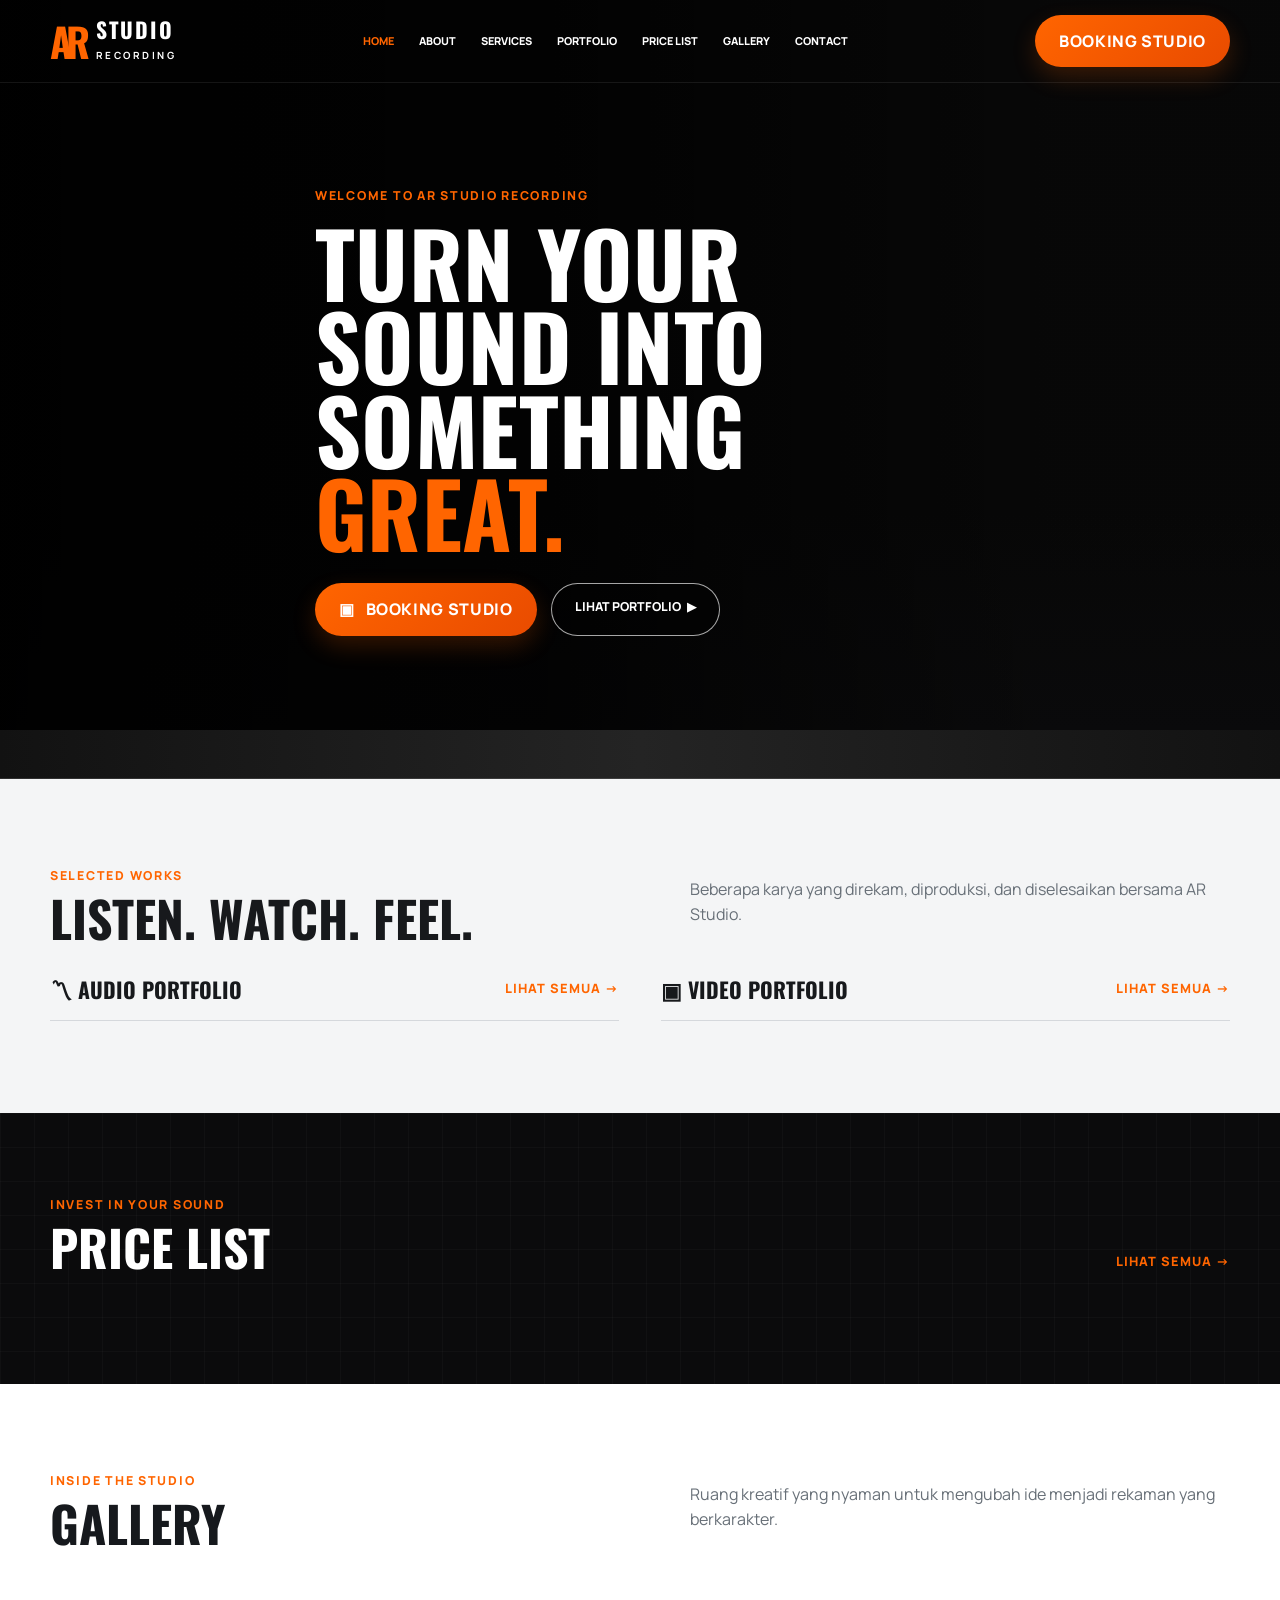
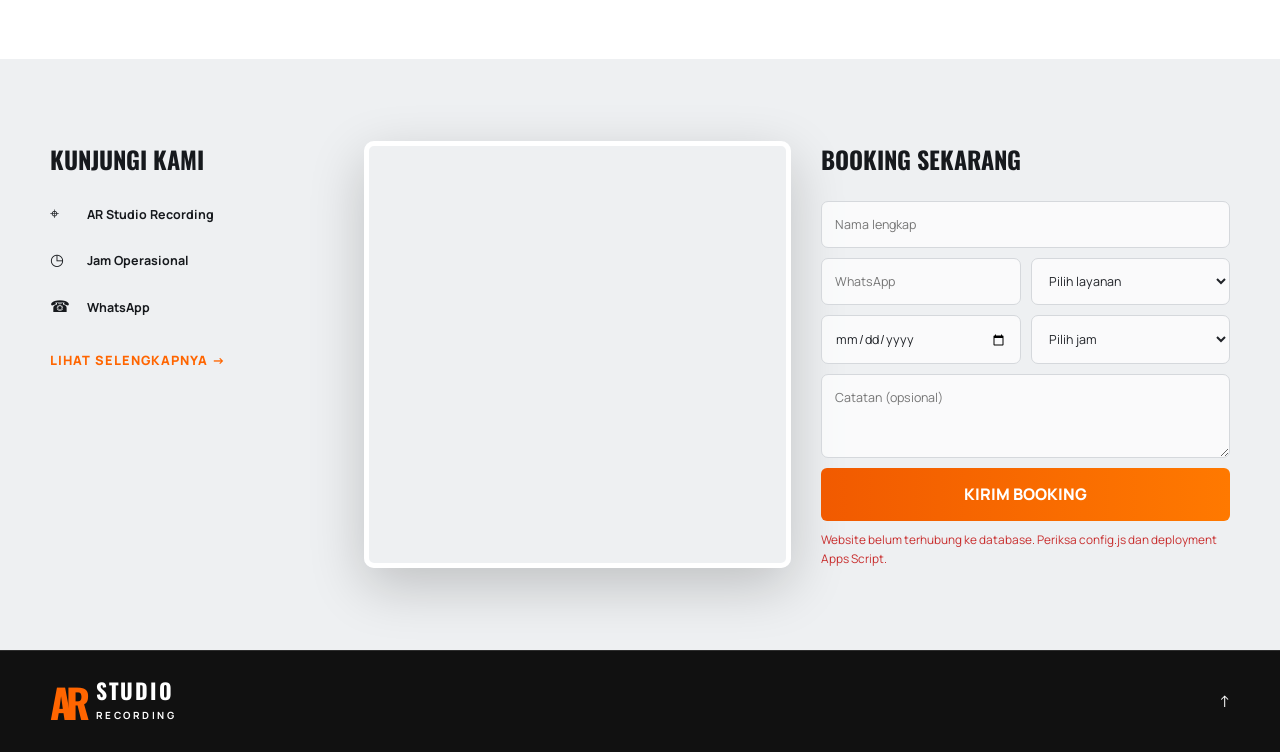
==== index.html @ ea43b267 "Add files via upload" ====
<!DOCTYPE html>
<html lang="id">
<head>
  <meta charset="UTF-8">
  <meta name="viewport" content="width=device-width,initial-scale=1,viewport-fit=cover">
  <meta name="theme-color" content="#090909">
  <meta name="description" content="AR Studio Recording — recording, mixing, mastering, aransemen, jingle, dan video cover di Cirebon.">
  <title>AR Studio Recording</title>
  <link rel="preconnect" href="https://fonts.googleapis.com">
  <link rel="preconnect" href="https://fonts.gstatic.com" crossorigin>
  <link href="https://fonts.googleapis.com/css2?family=Manrope:wght@400;500;600;700;800&family=Oswald:wght@500;600;700&display=swap" rel="stylesheet">
  <style>
    :root{--orange:#ff6500;--orange2:#ff8a1f;--ink:#0b0b0c;--panel:#151515;--paper:#f4f5f6;--muted:#aaa;--line:rgba(255,255,255,.12);--radius:18px;--shadow:0 18px 55px rgba(0,0,0,.2)}
    *{box-sizing:border-box}html{scroll-behavior:smooth}body{margin:0;background:var(--ink);color:#fff;font-family:Manrope,Arial,sans-serif;line-height:1.55}body.loading{overflow:hidden}a{color:inherit;text-decoration:none}button,input,select,textarea{font:inherit}button{cursor:pointer}.wrap{width:min(1180px,calc(100% - 40px));margin:auto}.section{padding:82px 0}.eyebrow{color:var(--orange);font-size:.77rem;font-weight:800;letter-spacing:.14em;text-transform:uppercase}.section-head{display:flex;align-items:end;justify-content:space-between;gap:24px;margin-bottom:30px}.section-title{font-family:Oswald,sans-serif;font-size:clamp(2rem,4vw,3.1rem);line-height:1;text-transform:uppercase;margin:8px 0 0}.section-copy{color:#687078;max-width:540px}.link-arrow{color:var(--orange);font-size:.8rem;font-weight:800;text-transform:uppercase;letter-spacing:.08em;white-space:nowrap}.link-arrow:hover{color:var(--orange2)}
    .loader{position:fixed;inset:0;z-index:1000;background:#080808;display:grid;place-items:center;transition:.45s}.loader.hidden{opacity:0;visibility:hidden}.loader-mark{font-family:Oswald;font-size:2.3rem;font-weight:800;color:var(--orange);animation:pulse 1s infinite alternate}.loader-mark small{color:#fff;font-size:.8rem;letter-spacing:.2em}@keyframes pulse{to{opacity:.45;transform:scale(.98)}}
    header{position:absolute;z-index:20;top:0;left:0;right:0;border-bottom:1px solid rgba(255,255,255,.08)}.nav{height:82px;display:flex;align-items:center;justify-content:space-between;gap:22px}.logo{display:flex;align-items:center;font-family:Oswald;font-size:1.35rem;font-weight:700;line-height:.9;letter-spacing:.08em}.logo b{color:var(--orange);font-size:2.5rem;letter-spacing:-.15em;margin-right:12px}.logo small{font:700 .62rem Manrope;letter-spacing:.25em}.nav-links{display:flex;align-items:center;gap:25px;font-size:.68rem;font-weight:800;text-transform:uppercase}.nav-links a:hover,.nav-links a.active{color:var(--orange)}.nav-cta,.btn-primary{border:0;border-radius:999px;background:linear-gradient(135deg,var(--orange),#e94b00);color:#fff;font-weight:800;text-transform:uppercase;letter-spacing:.04em;padding:14px 24px;box-shadow:0 10px 25px rgba(255,101,0,.2)}.menu-btn{display:none;background:none;border:0;color:#fff;font-size:1.7rem}
    .hero{min-height:730px;display:flex;align-items:center;position:relative;background:#080808 center/cover no-repeat;isolation:isolate}.hero:before{content:"";position:absolute;inset:0;z-index:-1;background:linear-gradient(90deg,rgba(0,0,0,.96) 0%,rgba(0,0,0,.75) 43%,rgba(0,0,0,.1) 82%),linear-gradient(0deg,#0b0b0c 0%,transparent 30%)}.hero-content{padding-top:92px;max-width:650px}.hero h1{font-family:Oswald,sans-serif;font-size:clamp(3.1rem,7vw,6rem);line-height:.93;letter-spacing:.005em;margin:15px 0 22px;text-transform:uppercase}.hero h1 span{color:var(--orange)}.hero p{font-size:1.06rem;color:#e4e4e4;max-width:500px}.hero-actions{display:flex;gap:14px;flex-wrap:wrap;margin-top:30px}.btn-ghost{border:1px solid rgba(255,255,255,.65);border-radius:999px;background:rgba(0,0,0,.25);color:#fff;padding:13px 23px;font-weight:800;text-transform:uppercase;font-size:.77rem}.btn-ghost:hover{border-color:var(--orange);color:var(--orange)}
    .service-strip{margin-top:-1px;background:linear-gradient(90deg,#121212,#242424,#121212);border-top:1px solid var(--line);border-bottom:1px solid var(--line)}.services{display:grid;grid-template-columns:repeat(5,1fr);padding:24px 0}.service-item{display:grid;grid-template-columns:42px 1fr;gap:13px;padding:7px 24px;border-right:1px solid var(--line)}.service-item:last-child{border:0}.service-icon{color:var(--orange);font-size:1.8rem}.service-item h3{font-size:.8rem;text-transform:uppercase;margin:0 0 6px}.service-item p{font-size:.68rem;color:#c3c3c3;margin:0}
    .portfolio{background:var(--paper);color:#17191c}.portfolio-grid{display:grid;grid-template-columns:1fr 1fr;gap:42px}.subheading{display:flex;align-items:center;justify-content:space-between;border-bottom:1px solid #d5d8dc;padding-bottom:14px;margin-bottom:10px}.subheading h3{font-family:Oswald;font-size:1.35rem;text-transform:uppercase;margin:0}.audio-list{display:grid;gap:6px}.audio-card{display:grid;grid-template-columns:100px 50px 1fr auto;align-items:center;min-height:92px;background:#fff;border:1px solid #dfe2e5;border-radius:10px;overflow:hidden}.audio-cover{width:100%;height:100%;object-fit:cover}.play-audio{width:36px;height:36px;border-radius:50%;border:0;background:var(--orange);color:#fff;margin:auto;display:grid;place-items:center}.audio-info h4{margin:0;font-size:.9rem}.audio-info p{margin:2px 0;color:#777;font-size:.75rem}.waveform{height:22px;margin-top:7px;opacity:.36;background:repeating-linear-gradient(90deg,#222 0 2px,transparent 2px 5px);clip-path:polygon(0 42%,3% 25%,6% 63%,9% 35%,12% 70%,15% 30%,18% 55%,21% 18%,24% 72%,27% 42%,30% 62%,33% 22%,36% 75%,39% 30%,42% 63%,45% 16%,48% 70%,51% 38%,54% 76%,57% 24%,60% 60%,63% 36%,66% 68%,69% 21%,72% 74%,75% 34%,78% 62%,81% 19%,84% 69%,87% 38%,90% 72%,93% 30%,96% 60%,100% 45%,100% 100%,0 100%)}.audio-duration{font-size:.62rem;background:#151515;color:#fff;padding:3px 5px;margin-right:9px}.video-grid{display:grid;grid-template-columns:repeat(2,1fr);gap:12px}.video-card{cursor:pointer}.video-thumb{position:relative;aspect-ratio:16/11;border-radius:10px;overflow:hidden;background:#222}.video-thumb img{width:100%;height:100%;object-fit:cover;transition:.5s}.video-card:hover img{transform:scale(1.04)}.video-play{position:absolute;inset:50% auto auto 50%;transform:translate(-50%,-50%);width:54px;height:54px;border:1px solid #fff;border-radius:50%;background:rgba(0,0,0,.55);color:#fff;display:grid;place-items:center;font-size:1.2rem}.video-card h4{font-size:.88rem;margin:10px 0 0}.video-card p{font-size:.72rem;color:#70757b;margin:2px 0}
    .prices{background:#0b0b0c;background-image:linear-gradient(rgba(255,255,255,.025) 1px,transparent 1px),linear-gradient(90deg,rgba(255,255,255,.025) 1px,transparent 1px);background-size:34px 34px}.price-grid{display:grid;grid-template-columns:repeat(5,1fr);gap:14px}.price-card{padding:26px 22px;background:linear-gradient(145deg,#242424,#131313);border:1px solid rgba(255,255,255,.15);border-radius:10px;transition:.25s}.price-card:hover{transform:translateY(-5px);border-color:var(--orange)}.price-card h3{text-align:center;font-size:.85rem;text-transform:uppercase}.starting{text-align:center;color:#aaa;font-size:.67rem}.amount{text-align:center;color:#ffc15c;font-weight:800;font-size:1.45rem}.amount small{font-size:.68rem;color:#ddd;font-weight:500}.features{list-style:none;padding:15px 0;margin:0;border-top:1px solid var(--line)}.features li{font-size:.68rem;color:#ddd;margin:9px 0}.features li:before{content:'✓';color:#ffbd45;margin-right:8px}.price-actions{display:grid;grid-template-columns:1fr 1fr;gap:8px}.price-action{width:100%;border-radius:6px;padding:10px 7px;font-size:.64rem;font-weight:800;text-transform:uppercase}.detail-price-btn{border:1px solid rgba(255,255,255,.3);background:transparent;color:#fff}.detail-price-btn:hover{border-color:var(--orange);color:var(--orange)}.booking-price-btn{border:0;background:linear-gradient(90deg,#d8570b,#f07824);color:#fff}
    .gallery{background:#fff;color:#16191d}.gallery-grid{display:grid;grid-template-columns:repeat(12,1fr);grid-auto-rows:180px;gap:12px}.gallery-card{grid-column:span 4;border-radius:12px;overflow:hidden;position:relative}.gallery-card:nth-child(1),.gallery-card:nth-child(5){grid-column:span 6}.gallery-card img{width:100%;height:100%;object-fit:cover;transition:.5s}.gallery-card:hover img{transform:scale(1.06)}.gallery-card span{position:absolute;left:14px;bottom:12px;background:rgba(0,0,0,.7);color:#fff;padding:6px 10px;border-radius:6px;font-size:.7rem;font-weight:700}
    .contact{background:#eef0f2;color:#16191d}.contact-grid{display:grid;grid-template-columns:.8fr 1.2fr 1.15fr;gap:30px;align-items:stretch}.contact-info h3,.booking h3{font-family:Oswald;font-size:1.5rem;text-transform:uppercase;margin:0 0 22px}.info-row{display:grid;grid-template-columns:28px 1fr;gap:9px;margin:19px 0}.info-row b{font-size:.78rem}.info-row p{font-size:.73rem;color:#51575d;margin:3px 0}.map{min-height:380px;border-radius:10px;overflow:hidden;border:5px solid #fff;box-shadow:var(--shadow)}.map iframe{width:100%;height:100%;border:0}.booking-form{display:grid;grid-template-columns:1fr 1fr;gap:10px}.booking-form .full{grid-column:1/-1}.booking-form input,.booking-form select,.booking-form textarea{width:100%;border:1px solid #d5d8dc;background:rgba(255,255,255,.7);padding:13px;border-radius:7px;outline:0;color:#202328;font-size:.78rem}.booking-form textarea{height:84px;resize:vertical}.booking-form input:focus,.booking-form select:focus,.booking-form textarea:focus{border-color:var(--orange);box-shadow:0 0 0 3px rgba(255,101,0,.1)}.submit{grid-column:1/-1;border:0;border-radius:6px;background:linear-gradient(90deg,#f15a00,#ff7900);color:#fff;padding:14px;font-weight:800;text-transform:uppercase}.submit:disabled{opacity:.55}.form-status{grid-column:1/-1;font-size:.74rem;min-height:20px;margin:0}.form-status.ok{color:#16803b}.form-status.error{color:#c82d2d}
    footer{padding:30px 0;background:#111;border-top:1px solid var(--line)}.footer-row{display:flex;align-items:center;justify-content:space-between;gap:20px}.footer-row p{font-size:.72rem;color:#aaa}.socials{display:flex;gap:9px}.socials a{width:36px;height:36px;border-radius:50%;display:grid;place-items:center;border:1px solid #555;font-size:.68rem;font-weight:800}.socials a:hover{background:var(--orange);border-color:var(--orange)}
    .modal{position:fixed;inset:0;z-index:100;background:rgba(0,0,0,.88);display:none;align-items:center;justify-content:center;padding:20px}.modal.open{display:flex}.modal-inner{position:relative;width:min(960px,100%);aspect-ratio:16/9;background:#000}.modal iframe{width:100%;height:100%;border:0}.modal-close{position:absolute;right:-4px;top:-48px;border:0;background:none;color:#fff;font-size:2rem}
    .service-modal-card{position:relative;width:min(620px,100%);max-height:min(760px,88vh);overflow:auto;background:#fff;color:#1b1d20;border-radius:18px;padding:34px;box-shadow:0 30px 90px rgba(0,0,0,.5)}.service-modal-close{position:absolute;right:18px;top:14px;border:0;background:none;color:#555;font-size:2rem;line-height:1}.service-modal-label{color:var(--orange);font-size:.7rem;font-weight:800;text-transform:uppercase;letter-spacing:.12em}.service-modal-card h2{font-family:Oswald,sans-serif;text-transform:uppercase;font-size:2.2rem;line-height:1;margin:8px 40px 10px 0}.service-modal-price{color:#e65b05;font-size:1.35rem;font-weight:800;margin-bottom:18px}.service-modal-price small{font-size:.72rem;color:#73787d}.service-modal-description{color:#60666c;font-size:.88rem}.service-modal-card h3{font-size:.78rem;text-transform:uppercase;margin:24px 0 9px}.service-detail-list{list-style:none;padding:0;margin:0;display:grid;gap:8px}.service-detail-list li{font-size:.82rem;padding:9px 11px;background:#f3f4f5;border-radius:8px}.service-detail-list li:before{content:'✓';color:var(--orange);font-weight:800;margin-right:9px}.service-modal-notes{font-size:.76rem;color:#666;border-left:3px solid var(--orange);padding:9px 12px;background:#fff7f1}.service-modal-booking{width:100%;margin-top:22px;border:0;border-radius:8px;background:linear-gradient(90deg,#e95600,#ff7900);color:#fff;padding:13px;font-weight:800;text-transform:uppercase}
    .detail-page header{position:relative;background:#0c0c0d}.detail-page #homePage{display:none}.detail-view{display:none;min-height:calc(100vh - 82px);background:#f4f5f6;color:#17191c;padding:70px 0 90px}.detail-view.active{display:block}.detail-hero{display:flex;align-items:end;justify-content:space-between;gap:24px;padding-bottom:28px;margin-bottom:28px;border-bottom:1px solid #d7dade}.detail-hero h1{font-family:Oswald,sans-serif;font-size:clamp(2.7rem,6vw,5.4rem);line-height:.94;text-transform:uppercase;margin:10px 0}.detail-hero p{color:#697078;max-width:600px;margin:0}.back-button{display:inline-flex;align-items:center;gap:8px;border:1px solid #cbd0d5;border-radius:999px;padding:11px 18px;font-size:.74rem;font-weight:800;text-transform:uppercase;color:#262a2e}.back-button:hover{border-color:var(--orange);color:var(--orange)}.detail-audio-grid{display:grid;grid-template-columns:repeat(2,1fr);gap:12px}.detail-video-grid{display:grid;grid-template-columns:repeat(3,1fr);gap:22px}.detail-price-grid{display:grid;grid-template-columns:repeat(3,1fr);gap:18px}.detail-price-grid .price-card{min-height:100%;display:flex;flex-direction:column}.detail-price-grid .features{flex:1}.empty-state{grid-column:1/-1;padding:50px 20px;text-align:center;border:1px dashed #c9cdd1;border-radius:14px;color:#777}
    .about-detail-card{background:#fff;border-radius:16px;padding:36px;box-shadow:0 10px 30px rgba(0,0,0,.05);margin-bottom:24px}.about-detail-card h3{font-family:Oswald;font-size:1.6rem;text-transform:uppercase;margin:0 0 14px;color:var(--ink)}.about-detail-card p{color:#4a5056;font-size:.95rem;line-height:1.75;white-space:pre-line}
    .service-page-grid{display:grid;grid-template-columns:repeat(2,1fr);gap:18px}.service-page-card{background:#fff;border:1px solid #e0e3e6;border-radius:16px;padding:28px;display:grid;grid-template-columns:58px 1fr;gap:18px;box-shadow:0 10px 30px rgba(0,0,0,.04)}.service-page-icon{width:54px;height:54px;border-radius:14px;background:#fff3e9;color:var(--orange);display:grid;place-items:center;font-size:1.8rem}.service-page-card h3{font-family:Oswald,sans-serif;font-size:1.55rem;text-transform:uppercase;margin:0 0 8px}.service-page-card p{color:#60666c;font-size:.88rem;margin:0 0 18px}.service-page-booking{border:0;border-radius:999px;background:linear-gradient(135deg,var(--orange),#e94b00);color:#fff;padding:11px 18px;font-size:.72rem;font-weight:800;text-transform:uppercase}.portfolio-detail-section{margin-top:36px}.portfolio-detail-section:first-of-type{margin-top:0}.portfolio-detail-heading{display:flex;align-items:end;justify-content:space-between;gap:20px;border-bottom:1px solid #d7dade;padding-bottom:14px;margin-bottom:20px}.portfolio-detail-heading h2{font-family:Oswald,sans-serif;font-size:2rem;text-transform:uppercase;margin:0}.portfolio-detail-heading p{color:#737980;font-size:.82rem;margin:0}.gallery-filter{display:flex;flex-wrap:wrap;gap:9px;margin-bottom:26px}.gallery-filter button{border:1px solid #cfd4d8;background:#fff;color:#34393e;border-radius:999px;padding:9px 15px;font-size:.7rem;font-weight:800;text-transform:uppercase}.gallery-filter button.active,.gallery-filter button:hover{background:var(--orange);border-color:var(--orange);color:#fff}.detail-gallery-grid{display:grid;grid-template-columns:repeat(3,1fr);gap:14px}.detail-gallery-card{border-radius:14px;overflow:hidden;position:relative;aspect-ratio:4/3;background:#ddd}.detail-gallery-card img{width:100%;height:100%;object-fit:cover;transition:.45s}.detail-gallery-card:hover img{transform:scale(1.04)}.detail-gallery-card figcaption{position:absolute;left:12px;right:12px;bottom:12px;background:rgba(0,0,0,.72);color:#fff;border-radius:8px;padding:9px 11px;font-size:.75rem;font-weight:700}.detail-gallery-card figcaption small{display:block;color:#ffb27d;font-size:.62rem;text-transform:uppercase;margin-top:2px}
    @media(max-width:1000px){.nav-links{position:fixed;inset:82px 0 auto 0;background:#0d0d0e;padding:24px 30px;display:none;flex-direction:column;align-items:flex-start}.nav-links.open{display:flex}.nav-cta{display:none}.menu-btn{display:block}.services{grid-template-columns:repeat(2,1fr)}.service-item{border-bottom:1px solid var(--line)}.service-item:last-child{grid-column:1/-1}.portfolio-grid{grid-template-columns:1fr}.price-grid{grid-template-columns:repeat(3,1fr)}.contact-grid{grid-template-columns:1fr 1fr}.contact-info{grid-column:1/-1}.map{min-height:330px}.detail-video-grid,.detail-price-grid,.detail-gallery-grid,.service-page-grid{grid-template-columns:repeat(2,1fr)}}
    @media(max-width:680px){.wrap{width:min(100% - 28px,1180px)}.section{padding:62px 0}.hero{min-height:680px;background-position:62% center}.hero:before{background:linear-gradient(90deg,rgba(0,0,0,.95),rgba(0,0,0,.55)),linear-gradient(0deg,#0b0b0c,transparent 40%)}.hero h1{font-size:3.25rem}.services{grid-template-columns:1fr}.service-item,.service-item:last-child{grid-column:auto;border-right:0}.section-head{align-items:flex-start;flex-direction:column}.audio-card{grid-template-columns:80px 46px 1fr}.audio-duration{display:none}.video-grid{grid-template-columns:1fr}.price-grid{grid-template-columns:1fr}.gallery-grid{grid-auto-rows:150px}.gallery-card,.gallery-card:nth-child(1),.gallery-card:nth-child(5){grid-column:span 6}.contact-grid{grid-template-columns:1fr}.contact-info,.map,.booking{grid-column:auto}.booking-form{grid-template-columns:1fr}.booking-form .full,.submit{grid-column:auto}.footer-row{flex-direction:column;align-items:flex-start}.detail-hero{align-items:flex-start;flex-direction:column}.detail-audio-grid,.detail-video-grid,.detail-price-grid,.detail-gallery-grid,.service-page-grid{grid-template-columns:1fr}.detail-view{padding-top:48px}}
  </style>
</head>
<body>
  <aside style="display:none;position:relative;z-index:30;background:#272019;color:#fff;padding:10px 16px;font-size:13px" role="status" aria-live="polite">
    <strong>AR FIX-04</strong> · <span id="syncStatus">Data sudah disiapkan oleh server.</span>
    <a id="databaseLink" href="#" target="_blank" rel="noopener" style="color:#ff8a1f;margin-left:10px;font-weight:800">Buka database</a>
  </aside>
  <noscript>Aktifkan JavaScript untuk memuat portfolio dan mengirim booking.</noscript>
  <header>
    <div class="wrap nav">
      <a class="logo" href="#home"><b>AR</b><span>STUDIO<br><small>RECORDING</small></span></a>
      <nav class="nav-links" id="navLinks">
        <a class="active" href="#home">Home</a><a data-page-link="about" href="#">About</a><a data-page-link="services" href="#">Services</a><a data-page-link="portfolio" href="#">Portfolio</a><a data-page-link="prices" href="#">Price List</a><a data-page-link="gallery" href="#">Gallery</a><a href="#about">Contact</a>
      </nav>
      <a class="nav-cta" href="#booking">Booking Studio</a><button class="menu-btn" id="menuBtn" aria-label="Buka menu">☰</button>
    </div>
  </header>

  <main id="homePage">
    <section class="hero" id="home">
      <div class="wrap hero-content"><div class="eyebrow" id="eyebrow">WELCOME TO AR STUDIO RECORDING</div><h1 id="heroTitle">TURN YOUR SOUND INTO SOMETHING <span>GREAT.</span></h1><p id="heroSubtitle"></p><div class="hero-actions"><a class="btn-primary" href="#booking">▣ &nbsp; Booking Studio</a><a class="btn-ghost" data-page-link="portfolio" href="#">Lihat Portfolio &nbsp; ▶</a></div></div>
    </section>
    <section class="service-strip" id="services"><div class="wrap services" id="serviceList"></div></section>

    <section class="section portfolio" id="portfolio"><div class="wrap"><div class="section-head"><div><div class="eyebrow">Selected works</div><h2 class="section-title">Listen. Watch. Feel.</h2></div><p class="section-copy">Beberapa karya yang direkam, diproduksi, dan diselesaikan bersama AR Studio.</p></div><div class="portfolio-grid"><div><div class="subheading"><h3>〽 Audio Portfolio</h3><a class="link-arrow" data-page-link="portfolio" href="#">Lihat semua →</a></div><div class="audio-list" id="audioList"></div></div><div><div class="subheading"><h3>▣ Video Portfolio</h3><a class="link-arrow" data-page-link="portfolio" href="#">Lihat semua →</a></div><div class="video-grid" id="videoList"></div></div></div></div></section>

    <section class="section prices" id="prices"><div class="wrap"><div class="section-head"><div><div class="eyebrow">Invest in your sound</div><h2 class="section-title">Price List</h2></div><a class="link-arrow" data-page-link="prices" href="#">Lihat semua →</a></div><div class="price-grid" id="priceList"></div></div></section>
    <section class="section gallery" id="gallery"><div class="wrap"><div class="section-head"><div><div class="eyebrow">Inside the studio</div><h2 class="section-title">Gallery</h2></div><p class="section-copy">Ruang kreatif yang nyaman untuk mengubah ide menjadi rekaman yang berkarakter.</p></div><div class="gallery-grid" id="galleryList"></div></div></section>

    <section class="section contact" id="contact"><div class="wrap contact-grid"><div class="contact-info" id="about"><h3>Kunjungi Kami</h3><div class="info-row"><span>⌖</span><div><b id="studioName">AR Studio Recording</b><p id="address"></p></div></div><div class="info-row"><span>◷</span><div><b>Jam Operasional</b><p id="hours"></p></div></div><div class="info-row"><span>☎</span><div><b>WhatsApp</b><p id="phone"></p></div></div><p id="aboutText"></p><a class="link-arrow" data-page-link="about" href="#" style="margin-top:10px;display:inline-block">Lihat Selengkapnya →</a><div class="socials" id="socials" style="margin-top:15px"></div></div><div class="map" id="mapBox"></div><div class="booking" id="booking"><h3>Booking Sekarang</h3><form class="booking-form" id="bookingForm"><input class="full" name="name" placeholder="Nama lengkap" required><input name="whatsapp" inputmode="tel" placeholder="WhatsApp" required><select name="service" id="serviceSelect" required><option value="">Pilih layanan</option></select><input name="date" type="date" required><select name="time" required><option value="">Pilih jam</option><option>10.00 WIB</option><option>12.00 WIB</option><option>14.00 WIB</option><option>16.00 WIB</option><option>18.00 WIB</option><option>20.00 WIB</option></select><textarea class="full" name="notes" placeholder="Catatan (opsional)"></textarea><button class="submit" id="submitBtn" type="submit">Kirim Booking</button><p class="form-status" id="formStatus"></p></form></div></div></section>
  </main>
  
  <main class="detail-view" id="aboutPage"><div class="wrap"><div class="detail-hero"><div><div class="eyebrow">About Studio</div><h1>Tentang AR Studio</h1><p id="aboutPageSubtitle">Studio rekaman profesional untuk musisi, komposer, dan pencipta konten.</p></div><a class="back-button" data-home-hash="about" href="#">← Kembali ke beranda</a></div><div class="about-detail-card"><h3>Profil Studio</h3><p id="aboutFullDetail"></p></div><div class="about-detail-card"><h3>Visi Kami</h3><p id="aboutVisionText"></p></div><div class="about-detail-card"><h3>Misi Kami</h3><p id="aboutMissionText"></p></div></div></main>
  <main class="detail-view" id="servicesPage"><div class="wrap"><div class="detail-hero"><div><div class="eyebrow">What we do</div><h1>Services</h1><p>Recording, mixing, mastering, songwriting, dan video production dalam satu alur produksi AR Studio.</p></div><a class="back-button" data-home-hash="services" href="#">← Kembali ke beranda</a></div><div class="service-page-grid" id="allServicesList"></div></div></main>
  <main class="detail-view" id="portfolioPage"><div class="wrap"><div class="detail-hero"><div><div class="eyebrow">Selected & complete works</div><h1>Portfolio</h1><p>Audio dan video portfolio AR Studio dalam satu halaman.</p></div><a class="back-button" data-home-hash="portfolio" href="#">← Kembali ke beranda</a></div><section class="portfolio-detail-section"><div class="portfolio-detail-heading"><h2>〽 Audio Portfolio</h2><p>Recording • Mixing • Mastering • Production</p></div><div class="detail-audio-grid" id="portfolioAudioList"></div></section><section class="portfolio-detail-section"><div class="portfolio-detail-heading"><h2>▣ Video Portfolio</h2><p>Video Cover • Live Session • Production</p></div><div class="detail-video-grid" id="portfolioVideoList"></div></section></div></main>
  <main class="detail-view" id="galleryPage"><div class="wrap"><div class="detail-hero"><div><div class="eyebrow">Inside AR Studio</div><h1>Gallery</h1><p>Foto studio berdasarkan kategori. Kategori dan foto dapat dikelola langsung dari Spreadsheet.</p></div><a class="back-button" data-home-hash="gallery" href="#">← Kembali ke beranda</a></div><div class="gallery-filter" id="galleryFilters"></div><div class="detail-gallery-grid" id="allGalleryList"></div></div></main>
  <main class="detail-view" id="audioPage"><div class="wrap"><div class="detail-hero"><div><div class="eyebrow">Complete catalog</div><h1>Audio Portfolio</h1><p>Seluruh hasil rekaman, mixing, mastering, dan produksi audio AR Studio.</p></div><a class="back-button" data-home-hash="portfolio" href="#">← Kembali ke beranda</a></div><div class="detail-audio-grid" id="allAudioList"></div></div></main>
  <main class="detail-view" id="videoPage"><div class="wrap"><div class="detail-hero"><div><div class="eyebrow">Watch our work</div><h1>Video Portfolio</h1><p>Seluruh video cover, live session, dan produksi visual AR Studio.</p></div><a class="back-button" data-home-hash="portfolio" href="#">← Kembali ke beranda</a></div><div class="detail-video-grid" id="allVideoList"></div></div></main>
  <main class="detail-view prices" id="pricesPage"><div class="wrap"><div class="detail-hero"><div><div class="eyebrow">Services & investment</div><h1>Price List</h1><p>Lihat seluruh layanan AR Studio dan pilih paket yang sesuai dengan kebutuhan produksi Anda.</p></div><a class="back-button" data-home-hash="prices" href="#">← Kembali ke beranda</a></div><div class="detail-price-grid" id="allPriceList"></div></div></main>
  <footer><div class="wrap footer-row"><a class="logo" href="#home"><b>AR</b><span>STUDIO<br><small>RECORDING</small></span></a><p id="footerText"></p><a class="socials" href="#home"><span>↑</span></a></div></footer>
  <div class="modal" id="videoModal"><div class="modal-inner"><button class="modal-close" id="modalClose">×</button><iframe id="videoFrame" title="Video portfolio" allow="autoplay; encrypted-media; picture-in-picture" allowfullscreen></iframe></div></div>
  <div class="modal" id="serviceModal" role="dialog" aria-modal="true" aria-labelledby="serviceModalTitle"><article class="service-modal-card"><button class="service-modal-close" id="serviceModalClose" type="button" aria-label="Tutup">×</button><div class="service-modal-label">Detail layanan</div><h2 id="serviceModalTitle"></h2><div class="service-modal-price"><span id="serviceModalPrice"></span> <small id="serviceModalUnit"></small></div><p class="service-modal-description" id="serviceModalDescription"></p><h3>Yang Anda Dapatkan</h3><ul class="service-detail-list" id="serviceModalDetails"></ul><div id="serviceNotesBlock"><h3>Catatan</h3><p class="service-modal-notes" id="serviceModalNotes"></p></div><button class="service-modal-booking" id="serviceModalBooking" type="button">Booking Layanan</button></article></div>

  <script src="config.js"></script>
  <script>
    (function () {
      'use strict';
      var DATA = {};
      var PAGE = String(new URLSearchParams(window.location.search).get('page') || 'home').toLowerCase();
      var VALID_PAGES = ['home','about','services','portfolio','gallery','audio','video','prices'];
      if(VALID_PAGES.indexOf(PAGE) < 0) PAGE = 'home';
      var API_URL = String((window.AR_STUDIO_CONFIG && window.AR_STUDIO_CONFIG.API_URL) || '').trim();
      var icons = {mic:'🎙',sliders:'🎚',wave:'〽',pen:'✎',video:'▣'};
      var playing = null;
      var priceLookup = {};
      var selectedService = '';
      function one(s){return document.querySelector(s);}
      function all(s){return document.querySelectorAll(s);}
      function esc(v){return String(v == null ? '' : v).replace(/[&<>'"]/g,function(c){return {'&':'&amp;','<':'&lt;','>':'&gt;',"'":'&#39;','"':'&quot;'}[c];});}
      function safeUrl(v){var s=String(v||'');return /^(https?:\/\/)/i.test(s)?esc(s):'';}
      function appLink(page,hash){var root=String(window.location.href).split('?')[0].split('#')[0];return root+'?page='+encodeURIComponent(page)+(hash?'#'+encodeURIComponent(hash):'');}
      function accentLast(text){var words=esc(text).split(' ');if(words.length){words[words.length-1]='<span>'+words[words.length-1]+'</span>';}return words.join(' ');}
      function render(){
        var s=DATA.settings||{}, services=DATA.services||[], audio=DATA.audio||[], videos=DATA.videos||[], prices=DATA.prices||[], gallery=DATA.gallery||[];
        document.title=s.studioName||'AR Studio Recording';one('#eyebrow').textContent=s.eyebrow||'';one('#heroTitle').innerHTML=accentLast(s.heroTitle||'');one('#heroSubtitle').textContent=s.heroSubtitle||'';one('.hero').style.backgroundImage="url('"+safeUrl(s.heroImage)+"')";one('#studioName').textContent=s.studioName||'';one('#address').textContent=s.address||'';one('#hours').textContent=s.hours||'';one('#phone').textContent=s.phone||'';one('#aboutText').textContent=s.about||'';one('#footerText').textContent=s.footerText||'';
        
        // Halaman Detail About
        if(one('#aboutFullDetail')) one('#aboutFullDetail').textContent=s.aboutDetail||s.about||'';
        if(one('#aboutVisionText')) one('#aboutVisionText').textContent=s.aboutVision||'-';
        if(one('#aboutMissionText')) one('#aboutMissionText').textContent=s.aboutMission||'-';

        one('#databaseLink').href=safeUrl(DATA.databaseUrl);
        Array.prototype.forEach.call(all('[data-page-link]'),function(link){link.href=appLink(link.getAttribute('data-page-link'));});
        Array.prototype.forEach.call(all('[data-home-hash]'),function(link){link.href=appLink('home',link.getAttribute('data-home-hash'));});
        one('#serviceList').innerHTML=services.map(function(x){return '<a class="service-item" href="'+appLink('services')+'"><div class="service-icon">'+(icons[x.icon]||'◆')+'</div><div><h3>'+esc(x.title)+'</h3><p>'+esc(x.description)+'</p></div></a>';}).join('');
        function servicePageCard(x){return '<article class="service-page-card"><div class="service-page-icon">'+(icons[x.icon]||'◆')+'</div><div><h3>'+esc(x.title)+'</h3><p>'+esc(x.description)+'</p><button class="service-page-booking" type="button" data-service="'+esc(x.title)+'">Booking Studio</button></div></article>';}
        function audioCard(x){return '<article class="audio-card"><img class="audio-cover" src="'+safeUrl(x.coverUrl)+'" alt="'+esc(x.title)+'" loading="lazy"><button class="play-audio" data-src="'+safeUrl(x.audioUrl)+'" aria-label="Putar '+esc(x.title)+'">▶</button><div class="audio-info"><h4>'+esc(x.title)+'</h4><p>Artist : '+esc(x.artist)+'</p><div class="waveform"></div></div><span class="audio-duration">'+esc(x.duration)+'</span></article>';}
        function videoCard(x){var thumb=x.thumbnailUrl||('https://img.youtube.com/vi/'+encodeURIComponent(x.youtubeId)+'/hqdefault.jpg');return '<article class="video-card" data-video="'+esc(x.youtubeId)+'"><div class="video-thumb"><img src="'+safeUrl(thumb)+'" alt="'+esc(x.title)+'" loading="lazy"><span class="video-play">▶</span></div><h4>'+esc(x.title)+'</h4><p>'+esc(x.subtitle)+'</p></article>';}
        prices.forEach(function(x){priceLookup[String(x.id||x.service)]=x;});
        function priceCard(x){var key=String(x.id||x.service);return '<article class="price-card"><h3>'+esc(x.service)+'</h3><div class="starting">Mulai dari</div><div class="amount">'+esc(x.price)+' <small>'+esc(x.unit)+'</small></div><ul class="features">'+String(x.features||'').split('|').map(function(f){return '<li>'+esc(f)+'</li>';}).join('')+'</ul><div class="price-actions"><button class="price-action detail-price-btn" type="button" data-price-id="'+esc(key)+'">Lihat Detail</button><button class="price-action booking-price-btn" type="button" data-service="'+esc(x.service)+'">Booking</button></div></article>';}
        one('#audioList').innerHTML=audio.slice(0,3).map(audioCard).join('');
        one('#videoList').innerHTML=videos.slice(0,2).map(videoCard).join('');
        one('#priceList').innerHTML=prices.slice(0,5).map(priceCard).join('');
        one('#allAudioList').innerHTML=audio.length?audio.map(audioCard).join(''):'<div class="empty-state">Belum ada audio portfolio.</div>';
        one('#allVideoList').innerHTML=videos.length?videos.map(videoCard).join(''):'<div class="empty-state">Belum ada video portfolio.</div>';
        one('#allPriceList').innerHTML=prices.length?prices.map(priceCard).join(''):'<div class="empty-state">Belum ada price list.</div>';
        one('#allServicesList').innerHTML=services.length?services.map(servicePageCard).join(''):'<div class="empty-state">Belum ada layanan.</div>';
        one('#portfolioAudioList').innerHTML=audio.length?audio.map(audioCard).join(''):'<div class="empty-state">Belum ada audio portfolio.</div>';
        one('#portfolioVideoList').innerHTML=videos.length?videos.map(videoCard).join(''):'<div class="empty-state">Belum ada video portfolio.</div>';
        function galleryCategory(x){var c=String(x.category||'Studio').trim();return c||'Studio';}
        function galleryHomeCard(x){return '<figure class="gallery-card"><img src="'+safeUrl(x.imageUrl)+'" alt="'+esc(x.title)+'" loading="lazy"><span>'+esc(x.title)+'</span></figure>';}
        function galleryDetailCard(x){var c=galleryCategory(x);return '<figure class="detail-gallery-card" data-category="'+esc(c)+'"><img src="'+safeUrl(x.imageUrl)+'" alt="'+esc(x.title)+'" loading="lazy"><figcaption>'+esc(x.title)+'<small>'+esc(c)+'</small></figcaption></figure>';}
        one('#galleryList').innerHTML=gallery.map(galleryHomeCard).join('');
        var categories=[];gallery.forEach(function(x){var c=galleryCategory(x);if(categories.indexOf(c)<0)categories.push(c);});
        one('#galleryFilters').innerHTML=['Semua'].concat(categories).map(function(c,i){return '<button type="button" class="'+(i===0?'active':'')+'" data-gallery-filter="'+esc(c)+'">'+esc(c)+'</button>';}).join('');
        one('#allGalleryList').innerHTML=gallery.length?gallery.map(galleryDetailCard).join(''):'<div class="empty-state">Belum ada foto gallery.</div>';
        one('#serviceSelect').innerHTML='<option value="">Pilih layanan</option>'+services.map(function(x){return '<option>'+esc(x.title)+'</option>';}).join('');
        one('#mapBox').innerHTML='<iframe title="Lokasi AR Studio" src="'+safeUrl(s.mapEmbedUrl)+'" loading="lazy"></iframe>';
        one('#socials').innerHTML=[['IG',s.instagram],['YT',s.youtube],['WA','https://wa.me/'+(s.whatsapp||'')],['SC',s.soundcloud]].filter(function(x){return x[1];}).map(function(x){return '<a href="'+safeUrl(x[1])+'" target="_blank" rel="noopener">'+x[0]+'</a>';}).join('');
      }
      function bind(){
        if(PAGE!=='home'){
          document.body.classList.add('detail-page');
          var activePage=one('#'+PAGE+'Page');if(activePage){activePage.classList.add('active');}
          Array.prototype.forEach.call(all('header a[href^="#"], footer a[href^="#"]'),function(link){link.href=appLink('home',link.getAttribute('href').replace('#',''));});
        }
        one('#menuBtn').onclick=function(){one('#navLinks').classList.toggle('open');};
        Array.prototype.forEach.call(all('#navLinks a'),function(a){a.onclick=function(){one('#navLinks').classList.remove('open');};});
        Array.prototype.forEach.call(all('.play-audio'),function(btn){btn.onclick=function(){if(playing){playing.pause();}playing=new Audio(btn.getAttribute('data-src'));playing.play();};});
        Array.prototype.forEach.call(all('.video-card'),function(card){card.onclick=function(){one('#videoFrame').src='https://www.youtube.com/embed/'+encodeURIComponent(card.getAttribute('data-video'))+'?autoplay=1';one('#videoModal').classList.add('open');};});
        Array.prototype.forEach.call(all('.detail-price-btn'),function(btn){btn.onclick=function(){openServiceDetail(btn.getAttribute('data-price-id'));};});
        Array.prototype.forEach.call(all('.booking-price-btn'),function(btn){btn.onclick=function(){goToBooking(btn.getAttribute('data-service'));};});
        Array.prototype.forEach.call(all('.service-page-booking'),function(btn){btn.onclick=function(){goToBooking(btn.getAttribute('data-service'));};});
        Array.prototype.forEach.call(all('[data-gallery-filter]'),function(btn){btn.onclick=function(){var chosen=btn.getAttribute('data-gallery-filter');Array.prototype.forEach.call(all('[data-gallery-filter]'),function(b){b.classList.toggle('active',b===btn);});Array.prototype.forEach.call(all('.detail-gallery-card'),function(card){card.style.display=(chosen==='Semua'||card.getAttribute('data-category')===chosen)?'block':'none';});};});
        one('#serviceModalBooking').onclick=function(){closeServiceDetail();goToBooking(selectedService);};
        one('#serviceModalClose').onclick=closeServiceDetail;
        one('#serviceModal').onclick=function(e){if(e.target===one('#serviceModal')){closeServiceDetail();}};
        one('#modalClose').onclick=function(){one('#videoModal').classList.remove('open');one('#videoFrame').src='';};
        document.addEventListener('keydown',function(e){if(e.key==='Escape'){closeServiceDetail();one('#videoModal').classList.remove('open');one('#videoFrame').src='';}});
        one('#bookingForm').onsubmit=sendBooking;
        var d=new Date();d.setDate(d.getDate()+1);one('[name=date]').min=d.toISOString().split('T')[0];
        if(PAGE==='home'){try{var chosen=sessionStorage.getItem('arBookingService');if(chosen){one('#serviceSelect').value=chosen;sessionStorage.removeItem('arBookingService');}}catch(ignore){}}
      }
      function detailItems(value){return String(value||'').split(/\r?\n|\|/).map(function(x){return x.trim();}).filter(function(x){return x;});}
      function openServiceDetail(key){
        var item=priceLookup[String(key)];if(!item){return;}selectedService=item.service||'';
        one('#serviceModalTitle').textContent=item.service||'Detail Layanan';one('#serviceModalPrice').textContent=item.price||'';one('#serviceModalUnit').textContent=item.unit||'';
        one('#serviceModalDescription').textContent=item.description||'Deskripsi lengkap layanan akan segera tersedia.';
        var items=detailItems(item.details||item.features);one('#serviceModalDetails').innerHTML=items.map(function(x){return '<li>'+esc(x)+'</li>';}).join('');
        one('#serviceModalNotes').textContent=item.notes||'';one('#serviceNotesBlock').style.display=item.notes?'block':'none';
        one('#serviceModal').classList.add('open');document.body.style.overflow='hidden';
      }
      function closeServiceDetail(){one('#serviceModal').classList.remove('open');document.body.style.overflow='';}
      function goToBooking(service){if(PAGE!=='home'){try{sessionStorage.setItem('arBookingService',service||'');}catch(ignore){}window.top.location.href=appLink('home','booking');return;}if(service){one('#serviceSelect').value=service;}one('#booking').scrollIntoView({behavior:'smooth',block:'start'});}
      function sendBooking(e){
        e.preventDefault();var form=e.currentTarget,btn=one('#submitBtn'),status=one('#formStatus');
        var payload={action:'booking',name:form.elements.name.value,whatsapp:form.elements.whatsapp.value,service:form.elements.service.value,date:form.elements.date.value,time:form.elements.time.value,notes:form.elements.notes.value,source:window.location.href};
        if(!API_URL){status.className='form-status error';status.textContent='API belum dikonfigurasi. Isi API_URL di config.js.';return;}
        btn.disabled=true;btn.textContent='Mengirim...';status.textContent='';
        var body=new URLSearchParams();Object.keys(payload).forEach(function(k){body.append(k,payload[k]||'');});
        fetch(API_URL,{method:'POST',mode:'no-cors',headers:{'Content-Type':'application/x-www-form-urlencoded;charset=UTF-8'},body:body.toString()})
          .then(function(){status.className='form-status ok';status.textContent='✓ Booking terkirim. Kami akan menghubungi Anda melalui WhatsApp.';form.reset();})
          .catch(function(){status.className='form-status error';status.textContent='Booking gagal dikirim. Silakan coba lagi atau hubungi WhatsApp AR Studio.';})
          .finally(function(){btn.disabled=false;btn.textContent='Kirim Booking';});
      }

      function loadWebsiteData(){
        return new Promise(function(resolve,reject){
          if(!API_URL){reject(new Error('API_URL belum diisi di config.js'));return;}
          var cb='__arStudioData_'+Date.now()+'_'+Math.floor(Math.random()*100000);
          var script=document.createElement('script');
          var timer=setTimeout(function(){cleanup();reject(new Error('Waktu memuat data habis.'));},15000);
          function cleanup(){clearTimeout(timer);try{delete window[cb];}catch(ignore){window[cb]=undefined;}if(script.parentNode)script.parentNode.removeChild(script);}
          window[cb]=function(payload){cleanup();if(!payload||payload.success===false){reject(new Error((payload&&payload.message)||'Data API tidak valid.'));return;}resolve(payload.data||payload);};
          script.onerror=function(){cleanup();reject(new Error('Tidak dapat terhubung ke API Apps Script.'));};
          script.src=API_URL+(API_URL.indexOf('?')>-1?'&':'?')+'action=data&prefix='+encodeURIComponent(cb)+'&_='+Date.now();
          document.head.appendChild(script);
        });
      }

      loadWebsiteData().then(function(data){
        DATA=data||{};render();bind();one('#syncStatus').textContent='Terhubung ke database AR Studio.';
      }).catch(function(err){
        one('#syncStatus').textContent='Gagal memuat data: '+(err.message||String(err));
        console.error(err);
        var status=one('#formStatus');if(status){status.className='form-status error';status.textContent='Website belum terhubung ke database. Periksa config.js dan deployment Apps Script.';}
      });
    }());
  </script>
</body>
</html>
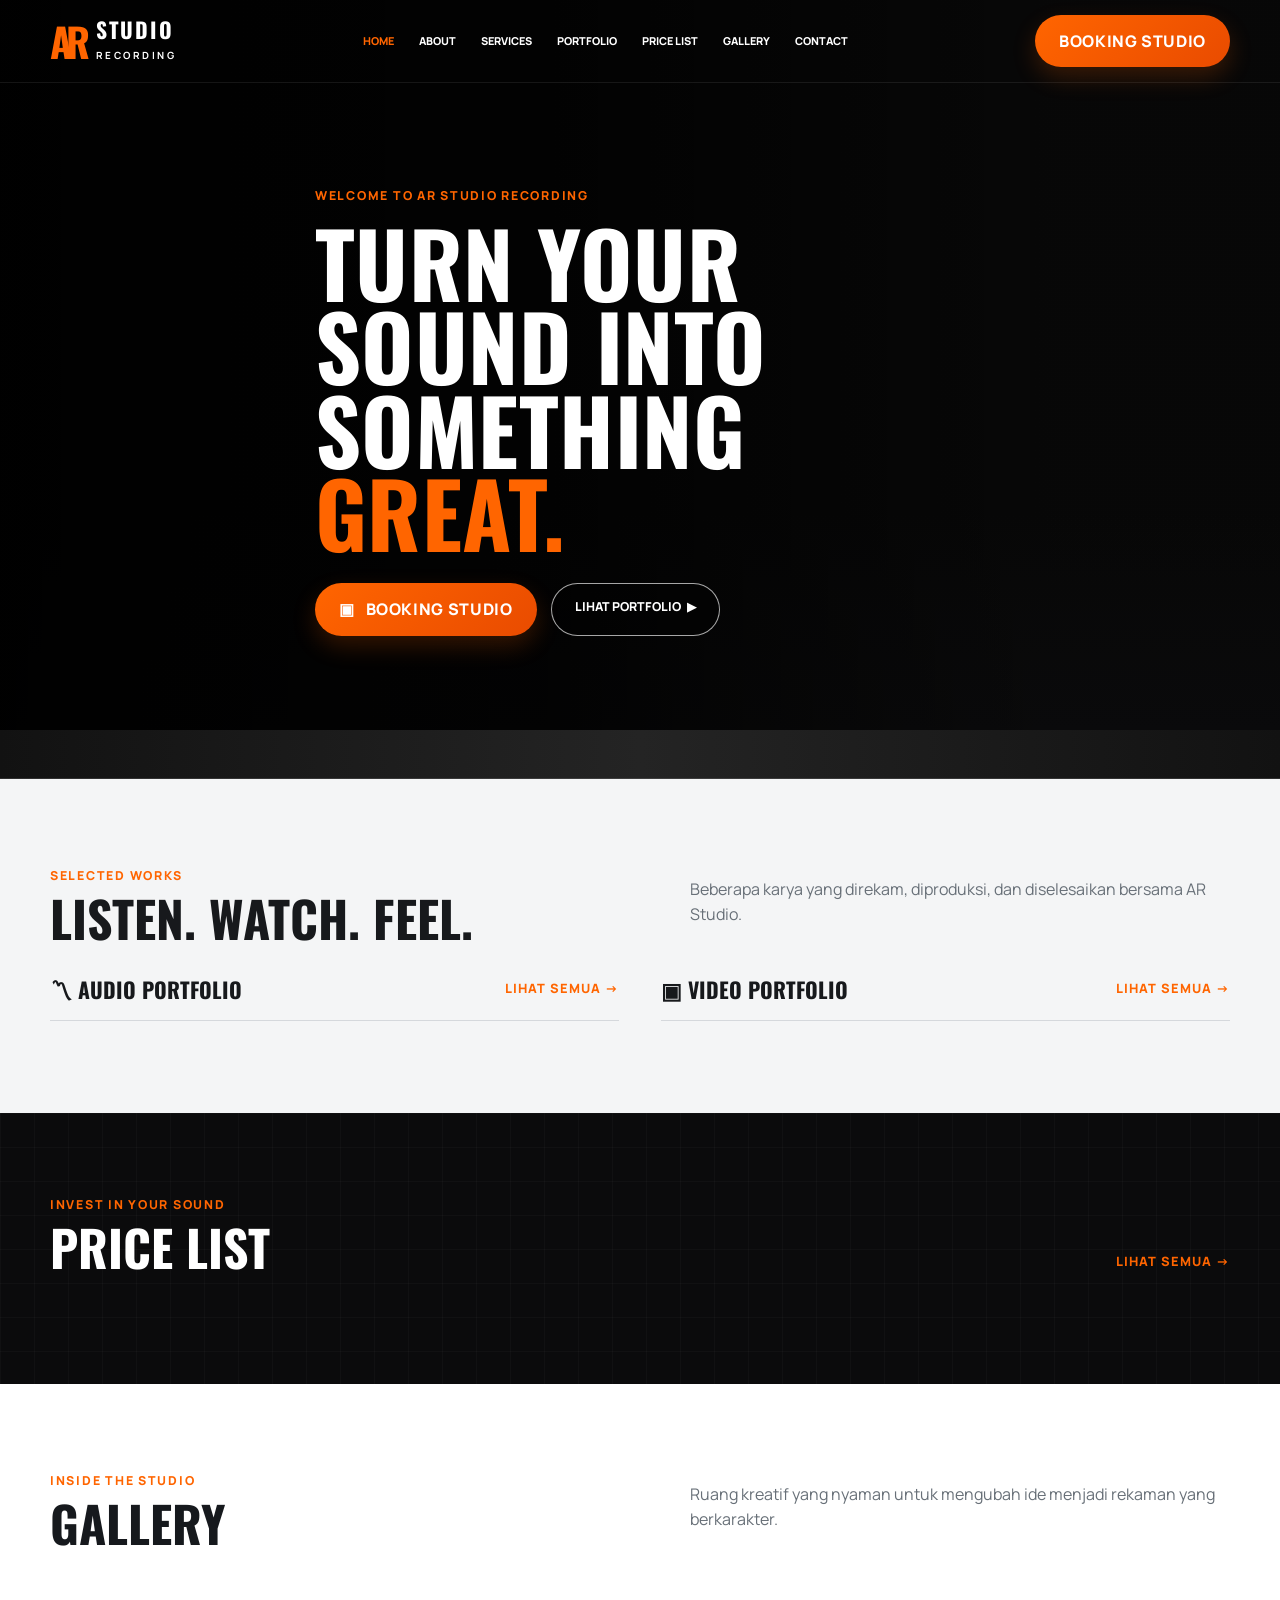
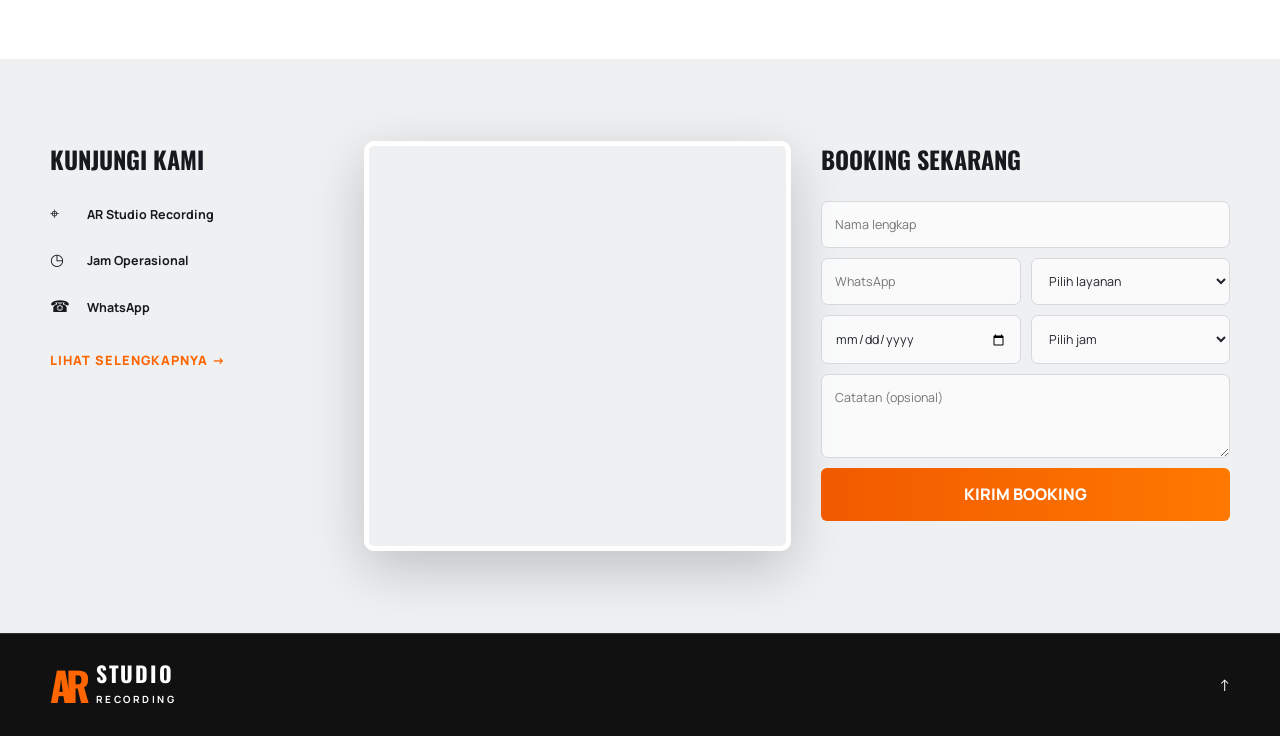
==== commit 88e1ffb1: "Add files via upload" ====
--- a/index.html
+++ b/index.html
@@ -9,193 +9,28 @@
   <link rel="preconnect" href="https://fonts.googleapis.com">
   <link rel="preconnect" href="https://fonts.gstatic.com" crossorigin>
   <link href="https://fonts.googleapis.com/css2?family=Manrope:wght@400;500;600;700;800&family=Oswald:wght@500;600;700&display=swap" rel="stylesheet">
-  <style>
-    :root{--orange:#ff6500;--orange2:#ff8a1f;--ink:#0b0b0c;--panel:#151515;--paper:#f4f5f6;--muted:#aaa;--line:rgba(255,255,255,.12);--radius:18px;--shadow:0 18px 55px rgba(0,0,0,.2)}
-    *{box-sizing:border-box}html{scroll-behavior:smooth}body{margin:0;background:var(--ink);color:#fff;font-family:Manrope,Arial,sans-serif;line-height:1.55}body.loading{overflow:hidden}a{color:inherit;text-decoration:none}button,input,select,textarea{font:inherit}button{cursor:pointer}.wrap{width:min(1180px,calc(100% - 40px));margin:auto}.section{padding:82px 0}.eyebrow{color:var(--orange);font-size:.77rem;font-weight:800;letter-spacing:.14em;text-transform:uppercase}.section-head{display:flex;align-items:end;justify-content:space-between;gap:24px;margin-bottom:30px}.section-title{font-family:Oswald,sans-serif;font-size:clamp(2rem,4vw,3.1rem);line-height:1;text-transform:uppercase;margin:8px 0 0}.section-copy{color:#687078;max-width:540px}.link-arrow{color:var(--orange);font-size:.8rem;font-weight:800;text-transform:uppercase;letter-spacing:.08em;white-space:nowrap}.link-arrow:hover{color:var(--orange2)}
-    .loader{position:fixed;inset:0;z-index:1000;background:#080808;display:grid;place-items:center;transition:.45s}.loader.hidden{opacity:0;visibility:hidden}.loader-mark{font-family:Oswald;font-size:2.3rem;font-weight:800;color:var(--orange);animation:pulse 1s infinite alternate}.loader-mark small{color:#fff;font-size:.8rem;letter-spacing:.2em}@keyframes pulse{to{opacity:.45;transform:scale(.98)}}
-    header{position:absolute;z-index:20;top:0;left:0;right:0;border-bottom:1px solid rgba(255,255,255,.08)}.nav{height:82px;display:flex;align-items:center;justify-content:space-between;gap:22px}.logo{display:flex;align-items:center;font-family:Oswald;font-size:1.35rem;font-weight:700;line-height:.9;letter-spacing:.08em}.logo b{color:var(--orange);font-size:2.5rem;letter-spacing:-.15em;margin-right:12px}.logo small{font:700 .62rem Manrope;letter-spacing:.25em}.nav-links{display:flex;align-items:center;gap:25px;font-size:.68rem;font-weight:800;text-transform:uppercase}.nav-links a:hover,.nav-links a.active{color:var(--orange)}.nav-cta,.btn-primary{border:0;border-radius:999px;background:linear-gradient(135deg,var(--orange),#e94b00);color:#fff;font-weight:800;text-transform:uppercase;letter-spacing:.04em;padding:14px 24px;box-shadow:0 10px 25px rgba(255,101,0,.2)}.menu-btn{display:none;background:none;border:0;color:#fff;font-size:1.7rem}
-    .hero{min-height:730px;display:flex;align-items:center;position:relative;background:#080808 center/cover no-repeat;isolation:isolate}.hero:before{content:"";position:absolute;inset:0;z-index:-1;background:linear-gradient(90deg,rgba(0,0,0,.96) 0%,rgba(0,0,0,.75) 43%,rgba(0,0,0,.1) 82%),linear-gradient(0deg,#0b0b0c 0%,transparent 30%)}.hero-content{padding-top:92px;max-width:650px}.hero h1{font-family:Oswald,sans-serif;font-size:clamp(3.1rem,7vw,6rem);line-height:.93;letter-spacing:.005em;margin:15px 0 22px;text-transform:uppercase}.hero h1 span{color:var(--orange)}.hero p{font-size:1.06rem;color:#e4e4e4;max-width:500px}.hero-actions{display:flex;gap:14px;flex-wrap:wrap;margin-top:30px}.btn-ghost{border:1px solid rgba(255,255,255,.65);border-radius:999px;background:rgba(0,0,0,.25);color:#fff;padding:13px 23px;font-weight:800;text-transform:uppercase;font-size:.77rem}.btn-ghost:hover{border-color:var(--orange);color:var(--orange)}
-    .service-strip{margin-top:-1px;background:linear-gradient(90deg,#121212,#242424,#121212);border-top:1px solid var(--line);border-bottom:1px solid var(--line)}.services{display:grid;grid-template-columns:repeat(5,1fr);padding:24px 0}.service-item{display:grid;grid-template-columns:42px 1fr;gap:13px;padding:7px 24px;border-right:1px solid var(--line)}.service-item:last-child{border:0}.service-icon{color:var(--orange);font-size:1.8rem}.service-item h3{font-size:.8rem;text-transform:uppercase;margin:0 0 6px}.service-item p{font-size:.68rem;color:#c3c3c3;margin:0}
-    .portfolio{background:var(--paper);color:#17191c}.portfolio-grid{display:grid;grid-template-columns:1fr 1fr;gap:42px}.subheading{display:flex;align-items:center;justify-content:space-between;border-bottom:1px solid #d5d8dc;padding-bottom:14px;margin-bottom:10px}.subheading h3{font-family:Oswald;font-size:1.35rem;text-transform:uppercase;margin:0}.audio-list{display:grid;gap:6px}.audio-card{display:grid;grid-template-columns:100px 50px 1fr auto;align-items:center;min-height:92px;background:#fff;border:1px solid #dfe2e5;border-radius:10px;overflow:hidden}.audio-cover{width:100%;height:100%;object-fit:cover}.play-audio{width:36px;height:36px;border-radius:50%;border:0;background:var(--orange);color:#fff;margin:auto;display:grid;place-items:center}.audio-info h4{margin:0;font-size:.9rem}.audio-info p{margin:2px 0;color:#777;font-size:.75rem}.waveform{height:22px;margin-top:7px;opacity:.36;background:repeating-linear-gradient(90deg,#222 0 2px,transparent 2px 5px);clip-path:polygon(0 42%,3% 25%,6% 63%,9% 35%,12% 70%,15% 30%,18% 55%,21% 18%,24% 72%,27% 42%,30% 62%,33% 22%,36% 75%,39% 30%,42% 63%,45% 16%,48% 70%,51% 38%,54% 76%,57% 24%,60% 60%,63% 36%,66% 68%,69% 21%,72% 74%,75% 34%,78% 62%,81% 19%,84% 69%,87% 38%,90% 72%,93% 30%,96% 60%,100% 45%,100% 100%,0 100%)}.audio-duration{font-size:.62rem;background:#151515;color:#fff;padding:3px 5px;margin-right:9px}.video-grid{display:grid;grid-template-columns:repeat(2,1fr);gap:12px}.video-card{cursor:pointer}.video-thumb{position:relative;aspect-ratio:16/11;border-radius:10px;overflow:hidden;background:#222}.video-thumb img{width:100%;height:100%;object-fit:cover;transition:.5s}.video-card:hover img{transform:scale(1.04)}.video-play{position:absolute;inset:50% auto auto 50%;transform:translate(-50%,-50%);width:54px;height:54px;border:1px solid #fff;border-radius:50%;background:rgba(0,0,0,.55);color:#fff;display:grid;place-items:center;font-size:1.2rem}.video-card h4{font-size:.88rem;margin:10px 0 0}.video-card p{font-size:.72rem;color:#70757b;margin:2px 0}
-    .prices{background:#0b0b0c;background-image:linear-gradient(rgba(255,255,255,.025) 1px,transparent 1px),linear-gradient(90deg,rgba(255,255,255,.025) 1px,transparent 1px);background-size:34px 34px}.price-grid{display:grid;grid-template-columns:repeat(5,1fr);gap:14px}.price-card{padding:26px 22px;background:linear-gradient(145deg,#242424,#131313);border:1px solid rgba(255,255,255,.15);border-radius:10px;transition:.25s}.price-card:hover{transform:translateY(-5px);border-color:var(--orange)}.price-card h3{text-align:center;font-size:.85rem;text-transform:uppercase}.starting{text-align:center;color:#aaa;font-size:.67rem}.amount{text-align:center;color:#ffc15c;font-weight:800;font-size:1.45rem}.amount small{font-size:.68rem;color:#ddd;font-weight:500}.features{list-style:none;padding:15px 0;margin:0;border-top:1px solid var(--line)}.features li{font-size:.68rem;color:#ddd;margin:9px 0}.features li:before{content:'✓';color:#ffbd45;margin-right:8px}.price-actions{display:grid;grid-template-columns:1fr 1fr;gap:8px}.price-action{width:100%;border-radius:6px;padding:10px 7px;font-size:.64rem;font-weight:800;text-transform:uppercase}.detail-price-btn{border:1px solid rgba(255,255,255,.3);background:transparent;color:#fff}.detail-price-btn:hover{border-color:var(--orange);color:var(--orange)}.booking-price-btn{border:0;background:linear-gradient(90deg,#d8570b,#f07824);color:#fff}
-    .gallery{background:#fff;color:#16191d}.gallery-grid{display:grid;grid-template-columns:repeat(12,1fr);grid-auto-rows:180px;gap:12px}.gallery-card{grid-column:span 4;border-radius:12px;overflow:hidden;position:relative}.gallery-card:nth-child(1),.gallery-card:nth-child(5){grid-column:span 6}.gallery-card img{width:100%;height:100%;object-fit:cover;transition:.5s}.gallery-card:hover img{transform:scale(1.06)}.gallery-card span{position:absolute;left:14px;bottom:12px;background:rgba(0,0,0,.7);color:#fff;padding:6px 10px;border-radius:6px;font-size:.7rem;font-weight:700}
-    .contact{background:#eef0f2;color:#16191d}.contact-grid{display:grid;grid-template-columns:.8fr 1.2fr 1.15fr;gap:30px;align-items:stretch}.contact-info h3,.booking h3{font-family:Oswald;font-size:1.5rem;text-transform:uppercase;margin:0 0 22px}.info-row{display:grid;grid-template-columns:28px 1fr;gap:9px;margin:19px 0}.info-row b{font-size:.78rem}.info-row p{font-size:.73rem;color:#51575d;margin:3px 0}.map{min-height:380px;border-radius:10px;overflow:hidden;border:5px solid #fff;box-shadow:var(--shadow)}.map iframe{width:100%;height:100%;border:0}.booking-form{display:grid;grid-template-columns:1fr 1fr;gap:10px}.booking-form .full{grid-column:1/-1}.booking-form input,.booking-form select,.booking-form textarea{width:100%;border:1px solid #d5d8dc;background:rgba(255,255,255,.7);padding:13px;border-radius:7px;outline:0;color:#202328;font-size:.78rem}.booking-form textarea{height:84px;resize:vertical}.booking-form input:focus,.booking-form select:focus,.booking-form textarea:focus{border-color:var(--orange);box-shadow:0 0 0 3px rgba(255,101,0,.1)}.submit{grid-column:1/-1;border:0;border-radius:6px;background:linear-gradient(90deg,#f15a00,#ff7900);color:#fff;padding:14px;font-weight:800;text-transform:uppercase}.submit:disabled{opacity:.55}.form-status{grid-column:1/-1;font-size:.74rem;min-height:20px;margin:0}.form-status.ok{color:#16803b}.form-status.error{color:#c82d2d}
-    footer{padding:30px 0;background:#111;border-top:1px solid var(--line)}.footer-row{display:flex;align-items:center;justify-content:space-between;gap:20px}.footer-row p{font-size:.72rem;color:#aaa}.socials{display:flex;gap:9px}.socials a{width:36px;height:36px;border-radius:50%;display:grid;place-items:center;border:1px solid #555;font-size:.68rem;font-weight:800}.socials a:hover{background:var(--orange);border-color:var(--orange)}
-    .modal{position:fixed;inset:0;z-index:100;background:rgba(0,0,0,.88);display:none;align-items:center;justify-content:center;padding:20px}.modal.open{display:flex}.modal-inner{position:relative;width:min(960px,100%);aspect-ratio:16/9;background:#000}.modal iframe{width:100%;height:100%;border:0}.modal-close{position:absolute;right:-4px;top:-48px;border:0;background:none;color:#fff;font-size:2rem}
-    .service-modal-card{position:relative;width:min(620px,100%);max-height:min(760px,88vh);overflow:auto;background:#fff;color:#1b1d20;border-radius:18px;padding:34px;box-shadow:0 30px 90px rgba(0,0,0,.5)}.service-modal-close{position:absolute;right:18px;top:14px;border:0;background:none;color:#555;font-size:2rem;line-height:1}.service-modal-label{color:var(--orange);font-size:.7rem;font-weight:800;text-transform:uppercase;letter-spacing:.12em}.service-modal-card h2{font-family:Oswald,sans-serif;text-transform:uppercase;font-size:2.2rem;line-height:1;margin:8px 40px 10px 0}.service-modal-price{color:#e65b05;font-size:1.35rem;font-weight:800;margin-bottom:18px}.service-modal-price small{font-size:.72rem;color:#73787d}.service-modal-description{color:#60666c;font-size:.88rem}.service-modal-card h3{font-size:.78rem;text-transform:uppercase;margin:24px 0 9px}.service-detail-list{list-style:none;padding:0;margin:0;display:grid;gap:8px}.service-detail-list li{font-size:.82rem;padding:9px 11px;background:#f3f4f5;border-radius:8px}.service-detail-list li:before{content:'✓';color:var(--orange);font-weight:800;margin-right:9px}.service-modal-notes{font-size:.76rem;color:#666;border-left:3px solid var(--orange);padding:9px 12px;background:#fff7f1}.service-modal-booking{width:100%;margin-top:22px;border:0;border-radius:8px;background:linear-gradient(90deg,#e95600,#ff7900);color:#fff;padding:13px;font-weight:800;text-transform:uppercase}
-    .detail-page header{position:relative;background:#0c0c0d}.detail-page #homePage{display:none}.detail-view{display:none;min-height:calc(100vh - 82px);background:#f4f5f6;color:#17191c;padding:70px 0 90px}.detail-view.active{display:block}.detail-hero{display:flex;align-items:end;justify-content:space-between;gap:24px;padding-bottom:28px;margin-bottom:28px;border-bottom:1px solid #d7dade}.detail-hero h1{font-family:Oswald,sans-serif;font-size:clamp(2.7rem,6vw,5.4rem);line-height:.94;text-transform:uppercase;margin:10px 0}.detail-hero p{color:#697078;max-width:600px;margin:0}.back-button{display:inline-flex;align-items:center;gap:8px;border:1px solid #cbd0d5;border-radius:999px;padding:11px 18px;font-size:.74rem;font-weight:800;text-transform:uppercase;color:#262a2e}.back-button:hover{border-color:var(--orange);color:var(--orange)}.detail-audio-grid{display:grid;grid-template-columns:repeat(2,1fr);gap:12px}.detail-video-grid{display:grid;grid-template-columns:repeat(3,1fr);gap:22px}.detail-price-grid{display:grid;grid-template-columns:repeat(3,1fr);gap:18px}.detail-price-grid .price-card{min-height:100%;display:flex;flex-direction:column}.detail-price-grid .features{flex:1}.empty-state{grid-column:1/-1;padding:50px 20px;text-align:center;border:1px dashed #c9cdd1;border-radius:14px;color:#777}
-    .about-detail-card{background:#fff;border-radius:16px;padding:36px;box-shadow:0 10px 30px rgba(0,0,0,.05);margin-bottom:24px}.about-detail-card h3{font-family:Oswald;font-size:1.6rem;text-transform:uppercase;margin:0 0 14px;color:var(--ink)}.about-detail-card p{color:#4a5056;font-size:.95rem;line-height:1.75;white-space:pre-line}
-    .service-page-grid{display:grid;grid-template-columns:repeat(2,1fr);gap:18px}.service-page-card{background:#fff;border:1px solid #e0e3e6;border-radius:16px;padding:28px;display:grid;grid-template-columns:58px 1fr;gap:18px;box-shadow:0 10px 30px rgba(0,0,0,.04)}.service-page-icon{width:54px;height:54px;border-radius:14px;background:#fff3e9;color:var(--orange);display:grid;place-items:center;font-size:1.8rem}.service-page-card h3{font-family:Oswald,sans-serif;font-size:1.55rem;text-transform:uppercase;margin:0 0 8px}.service-page-card p{color:#60666c;font-size:.88rem;margin:0 0 18px}.service-page-booking{border:0;border-radius:999px;background:linear-gradient(135deg,var(--orange),#e94b00);color:#fff;padding:11px 18px;font-size:.72rem;font-weight:800;text-transform:uppercase}.portfolio-detail-section{margin-top:36px}.portfolio-detail-section:first-of-type{margin-top:0}.portfolio-detail-heading{display:flex;align-items:end;justify-content:space-between;gap:20px;border-bottom:1px solid #d7dade;padding-bottom:14px;margin-bottom:20px}.portfolio-detail-heading h2{font-family:Oswald,sans-serif;font-size:2rem;text-transform:uppercase;margin:0}.portfolio-detail-heading p{color:#737980;font-size:.82rem;margin:0}.gallery-filter{display:flex;flex-wrap:wrap;gap:9px;margin-bottom:26px}.gallery-filter button{border:1px solid #cfd4d8;background:#fff;color:#34393e;border-radius:999px;padding:9px 15px;font-size:.7rem;font-weight:800;text-transform:uppercase}.gallery-filter button.active,.gallery-filter button:hover{background:var(--orange);border-color:var(--orange);color:#fff}.detail-gallery-grid{display:grid;grid-template-columns:repeat(3,1fr);gap:14px}.detail-gallery-card{border-radius:14px;overflow:hidden;position:relative;aspect-ratio:4/3;background:#ddd}.detail-gallery-card img{width:100%;height:100%;object-fit:cover;transition:.45s}.detail-gallery-card:hover img{transform:scale(1.04)}.detail-gallery-card figcaption{position:absolute;left:12px;right:12px;bottom:12px;background:rgba(0,0,0,.72);color:#fff;border-radius:8px;padding:9px 11px;font-size:.75rem;font-weight:700}.detail-gallery-card figcaption small{display:block;color:#ffb27d;font-size:.62rem;text-transform:uppercase;margin-top:2px}
-    @media(max-width:1000px){.nav-links{position:fixed;inset:82px 0 auto 0;background:#0d0d0e;padding:24px 30px;display:none;flex-direction:column;align-items:flex-start}.nav-links.open{display:flex}.nav-cta{display:none}.menu-btn{display:block}.services{grid-template-columns:repeat(2,1fr)}.service-item{border-bottom:1px solid var(--line)}.service-item:last-child{grid-column:1/-1}.portfolio-grid{grid-template-columns:1fr}.price-grid{grid-template-columns:repeat(3,1fr)}.contact-grid{grid-template-columns:1fr 1fr}.contact-info{grid-column:1/-1}.map{min-height:330px}.detail-video-grid,.detail-price-grid,.detail-gallery-grid,.service-page-grid{grid-template-columns:repeat(2,1fr)}}
-    @media(max-width:680px){.wrap{width:min(100% - 28px,1180px)}.section{padding:62px 0}.hero{min-height:680px;background-position:62% center}.hero:before{background:linear-gradient(90deg,rgba(0,0,0,.95),rgba(0,0,0,.55)),linear-gradient(0deg,#0b0b0c,transparent 40%)}.hero h1{font-size:3.25rem}.services{grid-template-columns:1fr}.service-item,.service-item:last-child{grid-column:auto;border-right:0}.section-head{align-items:flex-start;flex-direction:column}.audio-card{grid-template-columns:80px 46px 1fr}.audio-duration{display:none}.video-grid{grid-template-columns:1fr}.price-grid{grid-template-columns:1fr}.gallery-grid{grid-auto-rows:150px}.gallery-card,.gallery-card:nth-child(1),.gallery-card:nth-child(5){grid-column:span 6}.contact-grid{grid-template-columns:1fr}.contact-info,.map,.booking{grid-column:auto}.booking-form{grid-template-columns:1fr}.booking-form .full,.submit{grid-column:auto}.footer-row{flex-direction:column;align-items:flex-start}.detail-hero{align-items:flex-start;flex-direction:column}.detail-audio-grid,.detail-video-grid,.detail-price-grid,.detail-gallery-grid,.service-page-grid{grid-template-columns:1fr}.detail-view{padding-top:48px}}
-  </style>
+  <link rel="stylesheet" href="css/style.css">
 </head>
-<body>
-  <aside style="display:none;position:relative;z-index:30;background:#272019;color:#fff;padding:10px 16px;font-size:13px" role="status" aria-live="polite">
-    <strong>AR FIX-04</strong> · <span id="syncStatus">Data sudah disiapkan oleh server.</span>
-    <a id="databaseLink" href="#" target="_blank" rel="noopener" style="color:#ff8a1f;margin-left:10px;font-weight:800">Buka database</a>
-  </aside>
-  <noscript>Aktifkan JavaScript untuk memuat portfolio dan mengirim booking.</noscript>
-  <header>
-    <div class="wrap nav">
-      <a class="logo" href="#home"><b>AR</b><span>STUDIO<br><small>RECORDING</small></span></a>
-      <nav class="nav-links" id="navLinks">
-        <a class="active" href="#home">Home</a><a data-page-link="about" href="#">About</a><a data-page-link="services" href="#">Services</a><a data-page-link="portfolio" href="#">Portfolio</a><a data-page-link="prices" href="#">Price List</a><a data-page-link="gallery" href="#">Gallery</a><a href="#about">Contact</a>
-      </nav>
-      <a class="nav-cta" href="#booking">Booking Studio</a><button class="menu-btn" id="menuBtn" aria-label="Buka menu">☰</button>
-    </div>
-  </header>
-
-  <main id="homePage">
-    <section class="hero" id="home">
-      <div class="wrap hero-content"><div class="eyebrow" id="eyebrow">WELCOME TO AR STUDIO RECORDING</div><h1 id="heroTitle">TURN YOUR SOUND INTO SOMETHING <span>GREAT.</span></h1><p id="heroSubtitle"></p><div class="hero-actions"><a class="btn-primary" href="#booking">▣ &nbsp; Booking Studio</a><a class="btn-ghost" data-page-link="portfolio" href="#">Lihat Portfolio &nbsp; ▶</a></div></div>
-    </section>
-    <section class="service-strip" id="services"><div class="wrap services" id="serviceList"></div></section>
-
-    <section class="section portfolio" id="portfolio"><div class="wrap"><div class="section-head"><div><div class="eyebrow">Selected works</div><h2 class="section-title">Listen. Watch. Feel.</h2></div><p class="section-copy">Beberapa karya yang direkam, diproduksi, dan diselesaikan bersama AR Studio.</p></div><div class="portfolio-grid"><div><div class="subheading"><h3>〽 Audio Portfolio</h3><a class="link-arrow" data-page-link="portfolio" href="#">Lihat semua →</a></div><div class="audio-list" id="audioList"></div></div><div><div class="subheading"><h3>▣ Video Portfolio</h3><a class="link-arrow" data-page-link="portfolio" href="#">Lihat semua →</a></div><div class="video-grid" id="videoList"></div></div></div></div></section>
-
-    <section class="section prices" id="prices"><div class="wrap"><div class="section-head"><div><div class="eyebrow">Invest in your sound</div><h2 class="section-title">Price List</h2></div><a class="link-arrow" data-page-link="prices" href="#">Lihat semua →</a></div><div class="price-grid" id="priceList"></div></div></section>
-    <section class="section gallery" id="gallery"><div class="wrap"><div class="section-head"><div><div class="eyebrow">Inside the studio</div><h2 class="section-title">Gallery</h2></div><p class="section-copy">Ruang kreatif yang nyaman untuk mengubah ide menjadi rekaman yang berkarakter.</p></div><div class="gallery-grid" id="galleryList"></div></div></section>
-
-    <section class="section contact" id="contact"><div class="wrap contact-grid"><div class="contact-info" id="about"><h3>Kunjungi Kami</h3><div class="info-row"><span>⌖</span><div><b id="studioName">AR Studio Recording</b><p id="address"></p></div></div><div class="info-row"><span>◷</span><div><b>Jam Operasional</b><p id="hours"></p></div></div><div class="info-row"><span>☎</span><div><b>WhatsApp</b><p id="phone"></p></div></div><p id="aboutText"></p><a class="link-arrow" data-page-link="about" href="#" style="margin-top:10px;display:inline-block">Lihat Selengkapnya →</a><div class="socials" id="socials" style="margin-top:15px"></div></div><div class="map" id="mapBox"></div><div class="booking" id="booking"><h3>Booking Sekarang</h3><form class="booking-form" id="bookingForm"><input class="full" name="name" placeholder="Nama lengkap" required><input name="whatsapp" inputmode="tel" placeholder="WhatsApp" required><select name="service" id="serviceSelect" required><option value="">Pilih layanan</option></select><input name="date" type="date" required><select name="time" required><option value="">Pilih jam</option><option>10.00 WIB</option><option>12.00 WIB</option><option>14.00 WIB</option><option>16.00 WIB</option><option>18.00 WIB</option><option>20.00 WIB</option></select><textarea class="full" name="notes" placeholder="Catatan (opsional)"></textarea><button class="submit" id="submitBtn" type="submit">Kirim Booking</button><p class="form-status" id="formStatus"></p></form></div></div></section>
-  </main>
-  
-  <main class="detail-view" id="aboutPage"><div class="wrap"><div class="detail-hero"><div><div class="eyebrow">About Studio</div><h1>Tentang AR Studio</h1><p id="aboutPageSubtitle">Studio rekaman profesional untuk musisi, komposer, dan pencipta konten.</p></div><a class="back-button" data-home-hash="about" href="#">← Kembali ke beranda</a></div><div class="about-detail-card"><h3>Profil Studio</h3><p id="aboutFullDetail"></p></div><div class="about-detail-card"><h3>Visi Kami</h3><p id="aboutVisionText"></p></div><div class="about-detail-card"><h3>Misi Kami</h3><p id="aboutMissionText"></p></div></div></main>
-  <main class="detail-view" id="servicesPage"><div class="wrap"><div class="detail-hero"><div><div class="eyebrow">What we do</div><h1>Services</h1><p>Recording, mixing, mastering, songwriting, dan video production dalam satu alur produksi AR Studio.</p></div><a class="back-button" data-home-hash="services" href="#">← Kembali ke beranda</a></div><div class="service-page-grid" id="allServicesList"></div></div></main>
-  <main class="detail-view" id="portfolioPage"><div class="wrap"><div class="detail-hero"><div><div class="eyebrow">Selected & complete works</div><h1>Portfolio</h1><p>Audio dan video portfolio AR Studio dalam satu halaman.</p></div><a class="back-button" data-home-hash="portfolio" href="#">← Kembali ke beranda</a></div><section class="portfolio-detail-section"><div class="portfolio-detail-heading"><h2>〽 Audio Portfolio</h2><p>Recording • Mixing • Mastering • Production</p></div><div class="detail-audio-grid" id="portfolioAudioList"></div></section><section class="portfolio-detail-section"><div class="portfolio-detail-heading"><h2>▣ Video Portfolio</h2><p>Video Cover • Live Session • Production</p></div><div class="detail-video-grid" id="portfolioVideoList"></div></section></div></main>
-  <main class="detail-view" id="galleryPage"><div class="wrap"><div class="detail-hero"><div><div class="eyebrow">Inside AR Studio</div><h1>Gallery</h1><p>Foto studio berdasarkan kategori. Kategori dan foto dapat dikelola langsung dari Spreadsheet.</p></div><a class="back-button" data-home-hash="gallery" href="#">← Kembali ke beranda</a></div><div class="gallery-filter" id="galleryFilters"></div><div class="detail-gallery-grid" id="allGalleryList"></div></div></main>
-  <main class="detail-view" id="audioPage"><div class="wrap"><div class="detail-hero"><div><div class="eyebrow">Complete catalog</div><h1>Audio Portfolio</h1><p>Seluruh hasil rekaman, mixing, mastering, dan produksi audio AR Studio.</p></div><a class="back-button" data-home-hash="portfolio" href="#">← Kembali ke beranda</a></div><div class="detail-audio-grid" id="allAudioList"></div></div></main>
-  <main class="detail-view" id="videoPage"><div class="wrap"><div class="detail-hero"><div><div class="eyebrow">Watch our work</div><h1>Video Portfolio</h1><p>Seluruh video cover, live session, dan produksi visual AR Studio.</p></div><a class="back-button" data-home-hash="portfolio" href="#">← Kembali ke beranda</a></div><div class="detail-video-grid" id="allVideoList"></div></div></main>
-  <main class="detail-view prices" id="pricesPage"><div class="wrap"><div class="detail-hero"><div><div class="eyebrow">Services & investment</div><h1>Price List</h1><p>Lihat seluruh layanan AR Studio dan pilih paket yang sesuai dengan kebutuhan produksi Anda.</p></div><a class="back-button" data-home-hash="prices" href="#">← Kembali ke beranda</a></div><div class="detail-price-grid" id="allPriceList"></div></div></main>
-  <footer><div class="wrap footer-row"><a class="logo" href="#home"><b>AR</b><span>STUDIO<br><small>RECORDING</small></span></a><p id="footerText"></p><a class="socials" href="#home"><span>↑</span></a></div></footer>
-  <div class="modal" id="videoModal"><div class="modal-inner"><button class="modal-close" id="modalClose">×</button><iframe id="videoFrame" title="Video portfolio" allow="autoplay; encrypted-media; picture-in-picture" allowfullscreen></iframe></div></div>
-  <div class="modal" id="serviceModal" role="dialog" aria-modal="true" aria-labelledby="serviceModalTitle"><article class="service-modal-card"><button class="service-modal-close" id="serviceModalClose" type="button" aria-label="Tutup">×</button><div class="service-modal-label">Detail layanan</div><h2 id="serviceModalTitle"></h2><div class="service-modal-price"><span id="serviceModalPrice"></span> <small id="serviceModalUnit"></small></div><p class="service-modal-description" id="serviceModalDescription"></p><h3>Yang Anda Dapatkan</h3><ul class="service-detail-list" id="serviceModalDetails"></ul><div id="serviceNotesBlock"><h3>Catatan</h3><p class="service-modal-notes" id="serviceModalNotes"></p></div><button class="service-modal-booking" id="serviceModalBooking" type="button">Booking Layanan</button></article></div>
-
-  <script src="config.js"></script>
-  <script>
-    (function () {
-      'use strict';
-      var DATA = {};
-      var PAGE = String(new URLSearchParams(window.location.search).get('page') || 'home').toLowerCase();
-      var VALID_PAGES = ['home','about','services','portfolio','gallery','audio','video','prices'];
-      if(VALID_PAGES.indexOf(PAGE) < 0) PAGE = 'home';
-      var API_URL = String((window.AR_STUDIO_CONFIG && window.AR_STUDIO_CONFIG.API_URL) || '').trim();
-      var icons = {mic:'🎙',sliders:'🎚',wave:'〽',pen:'✎',video:'▣'};
-      var playing = null;
-      var priceLookup = {};
-      var selectedService = '';
-      function one(s){return document.querySelector(s);}
-      function all(s){return document.querySelectorAll(s);}
-      function esc(v){return String(v == null ? '' : v).replace(/[&<>'"]/g,function(c){return {'&':'&amp;','<':'&lt;','>':'&gt;',"'":'&#39;','"':'&quot;'}[c];});}
-      function safeUrl(v){var s=String(v||'');return /^(https?:\/\/)/i.test(s)?esc(s):'';}
-      function appLink(page,hash){var root=String(window.location.href).split('?')[0].split('#')[0];return root+'?page='+encodeURIComponent(page)+(hash?'#'+encodeURIComponent(hash):'');}
-      function accentLast(text){var words=esc(text).split(' ');if(words.length){words[words.length-1]='<span>'+words[words.length-1]+'</span>';}return words.join(' ');}
-      function render(){
-        var s=DATA.settings||{}, services=DATA.services||[], audio=DATA.audio||[], videos=DATA.videos||[], prices=DATA.prices||[], gallery=DATA.gallery||[];
-        document.title=s.studioName||'AR Studio Recording';one('#eyebrow').textContent=s.eyebrow||'';one('#heroTitle').innerHTML=accentLast(s.heroTitle||'');one('#heroSubtitle').textContent=s.heroSubtitle||'';one('.hero').style.backgroundImage="url('"+safeUrl(s.heroImage)+"')";one('#studioName').textContent=s.studioName||'';one('#address').textContent=s.address||'';one('#hours').textContent=s.hours||'';one('#phone').textContent=s.phone||'';one('#aboutText').textContent=s.about||'';one('#footerText').textContent=s.footerText||'';
-        
-        // Halaman Detail About
-        if(one('#aboutFullDetail')) one('#aboutFullDetail').textContent=s.aboutDetail||s.about||'';
-        if(one('#aboutVisionText')) one('#aboutVisionText').textContent=s.aboutVision||'-';
-        if(one('#aboutMissionText')) one('#aboutMissionText').textContent=s.aboutMission||'-';
-
-        one('#databaseLink').href=safeUrl(DATA.databaseUrl);
-        Array.prototype.forEach.call(all('[data-page-link]'),function(link){link.href=appLink(link.getAttribute('data-page-link'));});
-        Array.prototype.forEach.call(all('[data-home-hash]'),function(link){link.href=appLink('home',link.getAttribute('data-home-hash'));});
-        one('#serviceList').innerHTML=services.map(function(x){return '<a class="service-item" href="'+appLink('services')+'"><div class="service-icon">'+(icons[x.icon]||'◆')+'</div><div><h3>'+esc(x.title)+'</h3><p>'+esc(x.description)+'</p></div></a>';}).join('');
-        function servicePageCard(x){return '<article class="service-page-card"><div class="service-page-icon">'+(icons[x.icon]||'◆')+'</div><div><h3>'+esc(x.title)+'</h3><p>'+esc(x.description)+'</p><button class="service-page-booking" type="button" data-service="'+esc(x.title)+'">Booking Studio</button></div></article>';}
-        function audioCard(x){return '<article class="audio-card"><img class="audio-cover" src="'+safeUrl(x.coverUrl)+'" alt="'+esc(x.title)+'" loading="lazy"><button class="play-audio" data-src="'+safeUrl(x.audioUrl)+'" aria-label="Putar '+esc(x.title)+'">▶</button><div class="audio-info"><h4>'+esc(x.title)+'</h4><p>Artist : '+esc(x.artist)+'</p><div class="waveform"></div></div><span class="audio-duration">'+esc(x.duration)+'</span></article>';}
-        function videoCard(x){var thumb=x.thumbnailUrl||('https://img.youtube.com/vi/'+encodeURIComponent(x.youtubeId)+'/hqdefault.jpg');return '<article class="video-card" data-video="'+esc(x.youtubeId)+'"><div class="video-thumb"><img src="'+safeUrl(thumb)+'" alt="'+esc(x.title)+'" loading="lazy"><span class="video-play">▶</span></div><h4>'+esc(x.title)+'</h4><p>'+esc(x.subtitle)+'</p></article>';}
-        prices.forEach(function(x){priceLookup[String(x.id||x.service)]=x;});
-        function priceCard(x){var key=String(x.id||x.service);return '<article class="price-card"><h3>'+esc(x.service)+'</h3><div class="starting">Mulai dari</div><div class="amount">'+esc(x.price)+' <small>'+esc(x.unit)+'</small></div><ul class="features">'+String(x.features||'').split('|').map(function(f){return '<li>'+esc(f)+'</li>';}).join('')+'</ul><div class="price-actions"><button class="price-action detail-price-btn" type="button" data-price-id="'+esc(key)+'">Lihat Detail</button><button class="price-action booking-price-btn" type="button" data-service="'+esc(x.service)+'">Booking</button></div></article>';}
-        one('#audioList').innerHTML=audio.slice(0,3).map(audioCard).join('');
-        one('#videoList').innerHTML=videos.slice(0,2).map(videoCard).join('');
-        one('#priceList').innerHTML=prices.slice(0,5).map(priceCard).join('');
-        one('#allAudioList').innerHTML=audio.length?audio.map(audioCard).join(''):'<div class="empty-state">Belum ada audio portfolio.</div>';
-        one('#allVideoList').innerHTML=videos.length?videos.map(videoCard).join(''):'<div class="empty-state">Belum ada video portfolio.</div>';
-        one('#allPriceList').innerHTML=prices.length?prices.map(priceCard).join(''):'<div class="empty-state">Belum ada price list.</div>';
-        one('#allServicesList').innerHTML=services.length?services.map(servicePageCard).join(''):'<div class="empty-state">Belum ada layanan.</div>';
-        one('#portfolioAudioList').innerHTML=audio.length?audio.map(audioCard).join(''):'<div class="empty-state">Belum ada audio portfolio.</div>';
-        one('#portfolioVideoList').innerHTML=videos.length?videos.map(videoCard).join(''):'<div class="empty-state">Belum ada video portfolio.</div>';
-        function galleryCategory(x){var c=String(x.category||'Studio').trim();return c||'Studio';}
-        function galleryHomeCard(x){return '<figure class="gallery-card"><img src="'+safeUrl(x.imageUrl)+'" alt="'+esc(x.title)+'" loading="lazy"><span>'+esc(x.title)+'</span></figure>';}
-        function galleryDetailCard(x){var c=galleryCategory(x);return '<figure class="detail-gallery-card" data-category="'+esc(c)+'"><img src="'+safeUrl(x.imageUrl)+'" alt="'+esc(x.title)+'" loading="lazy"><figcaption>'+esc(x.title)+'<small>'+esc(c)+'</small></figcaption></figure>';}
-        one('#galleryList').innerHTML=gallery.map(galleryHomeCard).join('');
-        var categories=[];gallery.forEach(function(x){var c=galleryCategory(x);if(categories.indexOf(c)<0)categories.push(c);});
-        one('#galleryFilters').innerHTML=['Semua'].concat(categories).map(function(c,i){return '<button type="button" class="'+(i===0?'active':'')+'" data-gallery-filter="'+esc(c)+'">'+esc(c)+'</button>';}).join('');
-        one('#allGalleryList').innerHTML=gallery.length?gallery.map(galleryDetailCard).join(''):'<div class="empty-state">Belum ada foto gallery.</div>';
-        one('#serviceSelect').innerHTML='<option value="">Pilih layanan</option>'+services.map(function(x){return '<option>'+esc(x.title)+'</option>';}).join('');
-        one('#mapBox').innerHTML='<iframe title="Lokasi AR Studio" src="'+safeUrl(s.mapEmbedUrl)+'" loading="lazy"></iframe>';
-        one('#socials').innerHTML=[['IG',s.instagram],['YT',s.youtube],['WA','https://wa.me/'+(s.whatsapp||'')],['SC',s.soundcloud]].filter(function(x){return x[1];}).map(function(x){return '<a href="'+safeUrl(x[1])+'" target="_blank" rel="noopener">'+x[0]+'</a>';}).join('');
-      }
-      function bind(){
-        if(PAGE!=='home'){
-          document.body.classList.add('detail-page');
-          var activePage=one('#'+PAGE+'Page');if(activePage){activePage.classList.add('active');}
-          Array.prototype.forEach.call(all('header a[href^="#"], footer a[href^="#"]'),function(link){link.href=appLink('home',link.getAttribute('href').replace('#',''));});
-        }
-        one('#menuBtn').onclick=function(){one('#navLinks').classList.toggle('open');};
-        Array.prototype.forEach.call(all('#navLinks a'),function(a){a.onclick=function(){one('#navLinks').classList.remove('open');};});
-        Array.prototype.forEach.call(all('.play-audio'),function(btn){btn.onclick=function(){if(playing){playing.pause();}playing=new Audio(btn.getAttribute('data-src'));playing.play();};});
-        Array.prototype.forEach.call(all('.video-card'),function(card){card.onclick=function(){one('#videoFrame').src='https://www.youtube.com/embed/'+encodeURIComponent(card.getAttribute('data-video'))+'?autoplay=1';one('#videoModal').classList.add('open');};});
-        Array.prototype.forEach.call(all('.detail-price-btn'),function(btn){btn.onclick=function(){openServiceDetail(btn.getAttribute('data-price-id'));};});
-        Array.prototype.forEach.call(all('.booking-price-btn'),function(btn){btn.onclick=function(){goToBooking(btn.getAttribute('data-service'));};});
-        Array.prototype.forEach.call(all('.service-page-booking'),function(btn){btn.onclick=function(){goToBooking(btn.getAttribute('data-service'));};});
-        Array.prototype.forEach.call(all('[data-gallery-filter]'),function(btn){btn.onclick=function(){var chosen=btn.getAttribute('data-gallery-filter');Array.prototype.forEach.call(all('[data-gallery-filter]'),function(b){b.classList.toggle('active',b===btn);});Array.prototype.forEach.call(all('.detail-gallery-card'),function(card){card.style.display=(chosen==='Semua'||card.getAttribute('data-category')===chosen)?'block':'none';});};});
-        one('#serviceModalBooking').onclick=function(){closeServiceDetail();goToBooking(selectedService);};
-        one('#serviceModalClose').onclick=closeServiceDetail;
-        one('#serviceModal').onclick=function(e){if(e.target===one('#serviceModal')){closeServiceDetail();}};
-        one('#modalClose').onclick=function(){one('#videoModal').classList.remove('open');one('#videoFrame').src='';};
-        document.addEventListener('keydown',function(e){if(e.key==='Escape'){closeServiceDetail();one('#videoModal').classList.remove('open');one('#videoFrame').src='';}});
-        one('#bookingForm').onsubmit=sendBooking;
-        var d=new Date();d.setDate(d.getDate()+1);one('[name=date]').min=d.toISOString().split('T')[0];
-        if(PAGE==='home'){try{var chosen=sessionStorage.getItem('arBookingService');if(chosen){one('#serviceSelect').value=chosen;sessionStorage.removeItem('arBookingService');}}catch(ignore){}}
-      }
-      function detailItems(value){return String(value||'').split(/\r?\n|\|/).map(function(x){return x.trim();}).filter(function(x){return x;});}
-      function openServiceDetail(key){
-        var item=priceLookup[String(key)];if(!item){return;}selectedService=item.service||'';
-        one('#serviceModalTitle').textContent=item.service||'Detail Layanan';one('#serviceModalPrice').textContent=item.price||'';one('#serviceModalUnit').textContent=item.unit||'';
-        one('#serviceModalDescription').textContent=item.description||'Deskripsi lengkap layanan akan segera tersedia.';
-        var items=detailItems(item.details||item.features);one('#serviceModalDetails').innerHTML=items.map(function(x){return '<li>'+esc(x)+'</li>';}).join('');
-        one('#serviceModalNotes').textContent=item.notes||'';one('#serviceNotesBlock').style.display=item.notes?'block':'none';
-        one('#serviceModal').classList.add('open');document.body.style.overflow='hidden';
-      }
-      function closeServiceDetail(){one('#serviceModal').classList.remove('open');document.body.style.overflow='';}
-      function goToBooking(service){if(PAGE!=='home'){try{sessionStorage.setItem('arBookingService',service||'');}catch(ignore){}window.top.location.href=appLink('home','booking');return;}if(service){one('#serviceSelect').value=service;}one('#booking').scrollIntoView({behavior:'smooth',block:'start'});}
-      function sendBooking(e){
-        e.preventDefault();var form=e.currentTarget,btn=one('#submitBtn'),status=one('#formStatus');
-        var payload={action:'booking',name:form.elements.name.value,whatsapp:form.elements.whatsapp.value,service:form.elements.service.value,date:form.elements.date.value,time:form.elements.time.value,notes:form.elements.notes.value,source:window.location.href};
-        if(!API_URL){status.className='form-status error';status.textContent='API belum dikonfigurasi. Isi API_URL di config.js.';return;}
-        btn.disabled=true;btn.textContent='Mengirim...';status.textContent='';
-        var body=new URLSearchParams();Object.keys(payload).forEach(function(k){body.append(k,payload[k]||'');});
-        fetch(API_URL,{method:'POST',mode:'no-cors',headers:{'Content-Type':'application/x-www-form-urlencoded;charset=UTF-8'},body:body.toString()})
-          .then(function(){status.className='form-status ok';status.textContent='✓ Booking terkirim. Kami akan menghubungi Anda melalui WhatsApp.';form.reset();})
-          .catch(function(){status.className='form-status error';status.textContent='Booking gagal dikirim. Silakan coba lagi atau hubungi WhatsApp AR Studio.';})
-          .finally(function(){btn.disabled=false;btn.textContent='Kirim Booking';});
-      }
-
-      function loadWebsiteData(){
-        return new Promise(function(resolve,reject){
-          if(!API_URL){reject(new Error('API_URL belum diisi di config.js'));return;}
-          var cb='__arStudioData_'+Date.now()+'_'+Math.floor(Math.random()*100000);
-          var script=document.createElement('script');
-          var timer=setTimeout(function(){cleanup();reject(new Error('Waktu memuat data habis.'));},15000);
-          function cleanup(){clearTimeout(timer);try{delete window[cb];}catch(ignore){window[cb]=undefined;}if(script.parentNode)script.parentNode.removeChild(script);}
-          window[cb]=function(payload){cleanup();if(!payload||payload.success===false){reject(new Error((payload&&payload.message)||'Data API tidak valid.'));return;}resolve(payload.data||payload);};
-          script.onerror=function(){cleanup();reject(new Error('Tidak dapat terhubung ke API Apps Script.'));};
-          script.src=API_URL+(API_URL.indexOf('?')>-1?'&':'?')+'action=data&prefix='+encodeURIComponent(cb)+'&_='+Date.now();
-          document.head.appendChild(script);
-        });
-      }
-
-      loadWebsiteData().then(function(data){
-        DATA=data||{};render();bind();one('#syncStatus').textContent='Terhubung ke database AR Studio.';
-      }).catch(function(err){
-        one('#syncStatus').textContent='Gagal memuat data: '+(err.message||String(err));
-        console.error(err);
-        var status=one('#formStatus');if(status){status.className='form-status error';status.textContent='Website belum terhubung ke database. Periksa config.js dan deployment Apps Script.';}
-      });
-    }());
-  </script>
-</body>
-</html>+<body data-page="home" id="top">
+<div class="loader" id="loader"><div class="loader-mark">AR <small>STUDIO</small></div></div>
+<header><div class="wrap nav">
+<a class="logo" href="index.html"><b>AR</b><span>STUDIO<br><small>RECORDING</small></span></a>
+<nav class="nav-links" id="navLinks">
+<a class="active" href="index.html">Home</a><a href="about/">About</a><a href="services/">Services</a><a href="portfolio/">Portfolio</a><a href="prices/">Price List</a><a href="gallery/">Gallery</a><a href="index.html#contact">Contact</a>
+</nav>
+<a class="nav-cta" href="index.html#booking">Booking Studio</a><button class="menu-btn" id="menuBtn" aria-label="Buka menu">☰</button>
+</div></header>
+<main id="homePage">
+<section class="hero" id="home"><div class="wrap hero-content"><div class="eyebrow" id="eyebrow">WELCOME TO AR STUDIO RECORDING</div><h1 id="heroTitle">TURN YOUR SOUND INTO SOMETHING <span>GREAT.</span></h1><p id="heroSubtitle"></p><div class="hero-actions"><a class="btn-primary" href="#booking">▣ &nbsp; Booking Studio</a><a class="btn-ghost" href="portfolio/">Lihat Portfolio &nbsp; ▶</a></div></div></section>
+<section class="service-strip" id="services"><div class="wrap services" id="serviceList"></div></section>
+<section class="section portfolio" id="portfolio"><div class="wrap"><div class="section-head"><div><div class="eyebrow">Selected works</div><h2 class="section-title">Listen. Watch. Feel.</h2></div><p class="section-copy">Beberapa karya yang direkam, diproduksi, dan diselesaikan bersama AR Studio.</p></div><div class="portfolio-grid"><div><div class="subheading"><h3>〽 Audio Portfolio</h3><a class="link-arrow" href="portfolio/">Lihat semua →</a></div><div class="audio-list" id="audioList"></div></div><div><div class="subheading"><h3>▣ Video Portfolio</h3><a class="link-arrow" href="portfolio/">Lihat semua →</a></div><div class="video-grid" id="videoList"></div></div></div></div></section>
+<section class="section prices" id="prices"><div class="wrap"><div class="section-head"><div><div class="eyebrow">Invest in your sound</div><h2 class="section-title">Price List</h2></div><a class="link-arrow" href="prices/">Lihat semua →</a></div><div class="price-grid" id="priceList"></div></div></section>
+<section class="section gallery" id="gallery"><div class="wrap"><div class="section-head"><div><div class="eyebrow">Inside the studio</div><h2 class="section-title">Gallery</h2></div><p class="section-copy">Ruang kreatif yang nyaman untuk mengubah ide menjadi rekaman yang berkarakter.</p></div><div class="gallery-grid" id="galleryList"></div></div></section>
+<section class="section contact" id="contact"><div class="wrap contact-grid"><div class="contact-info" id="about"><h3>Kunjungi Kami</h3><div class="info-row"><span>⌖</span><div><b id="studioName">AR Studio Recording</b><p id="address"></p></div></div><div class="info-row"><span>◷</span><div><b>Jam Operasional</b><p id="hours"></p></div></div><div class="info-row"><span>☎</span><div><b>WhatsApp</b><p id="phone"></p></div></div><p id="aboutText"></p><a class="link-arrow" href="about/" style="margin-top:10px;display:inline-block">Lihat Selengkapnya →</a><div class="socials" id="socials" style="margin-top:15px"></div></div><div class="map" id="mapBox"></div><div class="booking" id="booking"><h3>Booking Sekarang</h3><form class="booking-form" id="bookingForm"><input class="full" name="name" placeholder="Nama lengkap" required><input name="whatsapp" inputmode="tel" placeholder="WhatsApp" required><select name="service" id="serviceSelect" required><option value="">Pilih layanan</option></select><input name="date" type="date" required><select name="time" required><option value="">Pilih jam</option><option>10.00 WIB</option><option>12.00 WIB</option><option>14.00 WIB</option><option>16.00 WIB</option><option>18.00 WIB</option><option>20.00 WIB</option></select><textarea class="full" name="notes" placeholder="Catatan (opsional)"></textarea><button class="submit" id="submitBtn" type="submit">Kirim Booking</button><p class="form-status" id="formStatus"></p></form></div></div></section>
+</main>
+<footer><div class="wrap footer-row"><a class="logo" href="index.html"><b>AR</b><span>STUDIO<br><small>RECORDING</small></span></a><p id="footerText"></p><a class="socials" href="#top"><span>↑</span></a></div></footer>
+<div class="modal" id="videoModal"><div class="modal-inner"><button class="modal-close" id="modalClose">×</button><iframe id="videoFrame" title="Video portfolio" allow="autoplay; encrypted-media; picture-in-picture" allowfullscreen></iframe></div></div>
+<div class="modal" id="serviceModal"><article class="service-modal-card"><button class="service-modal-close" id="serviceModalClose" type="button">×</button><div class="service-modal-label">Detail layanan</div><h2 id="serviceModalTitle"></h2><div class="service-modal-price"><span id="serviceModalPrice"></span> <small id="serviceModalUnit"></small></div><p class="service-modal-description" id="serviceModalDescription"></p><h3>Yang Anda Dapatkan</h3><ul class="service-detail-list" id="serviceModalDetails"></ul><div id="serviceNotesBlock"><h3>Catatan</h3><p class="service-modal-notes" id="serviceModalNotes"></p></div><button class="service-modal-booking" id="serviceModalBooking" type="button">Booking Layanan</button></article></div>
+<script src="config.js"></script>
+<script src="js/app.js"></script>
+</body></html>
--- a/css/style.css
+++ b/css/style.css
@@ -0,0 +1,32 @@
+:root{--orange:#ff6500;--orange2:#ff8a1f;--ink:#0b0b0c;--panel:#151515;--paper:#f4f5f6;--muted:#aaa;--line:rgba(255,255,255,.12);--radius:18px;--shadow:0 18px 55px rgba(0,0,0,.2)}
+    *{box-sizing:border-box}html{scroll-behavior:smooth}body{margin:0;background:var(--ink);color:#fff;font-family:Manrope,Arial,sans-serif;line-height:1.55}body.loading{overflow:hidden}a{color:inherit;text-decoration:none}button,input,select,textarea{font:inherit}button{cursor:pointer}.wrap{width:min(1180px,calc(100% - 40px));margin:auto}.section{padding:82px 0}.eyebrow{color:var(--orange);font-size:.77rem;font-weight:800;letter-spacing:.14em;text-transform:uppercase}.section-head{display:flex;align-items:end;justify-content:space-between;gap:24px;margin-bottom:30px}.section-title{font-family:Oswald,sans-serif;font-size:clamp(2rem,4vw,3.1rem);line-height:1;text-transform:uppercase;margin:8px 0 0}.section-copy{color:#687078;max-width:540px}.link-arrow{color:var(--orange);font-size:.8rem;font-weight:800;text-transform:uppercase;letter-spacing:.08em;white-space:nowrap}.link-arrow:hover{color:var(--orange2)}
+    .loader{position:fixed;inset:0;z-index:1000;background:#080808;display:grid;place-items:center;transition:.45s}.loader.hidden{opacity:0;visibility:hidden}.loader-mark{font-family:Oswald;font-size:2.3rem;font-weight:800;color:var(--orange);animation:pulse 1s infinite alternate}.loader-mark small{color:#fff;font-size:.8rem;letter-spacing:.2em}@keyframes pulse{to{opacity:.45;transform:scale(.98)}}
+    header{position:absolute;z-index:20;top:0;left:0;right:0;border-bottom:1px solid rgba(255,255,255,.08)}.nav{height:82px;display:flex;align-items:center;justify-content:space-between;gap:22px}.logo{display:flex;align-items:center;font-family:Oswald;font-size:1.35rem;font-weight:700;line-height:.9;letter-spacing:.08em}.logo b{color:var(--orange);font-size:2.5rem;letter-spacing:-.15em;margin-right:12px}.logo small{font:700 .62rem Manrope;letter-spacing:.25em}.nav-links{display:flex;align-items:center;gap:25px;font-size:.68rem;font-weight:800;text-transform:uppercase}.nav-links a:hover,.nav-links a.active{color:var(--orange)}.nav-cta,.btn-primary{border:0;border-radius:999px;background:linear-gradient(135deg,var(--orange),#e94b00);color:#fff;font-weight:800;text-transform:uppercase;letter-spacing:.04em;padding:14px 24px;box-shadow:0 10px 25px rgba(255,101,0,.2)}.menu-btn{display:none;background:none;border:0;color:#fff;font-size:1.7rem}
+    .hero{min-height:730px;display:flex;align-items:center;position:relative;background:#080808 center/cover no-repeat;isolation:isolate}.hero:before{content:"";position:absolute;inset:0;z-index:-1;background:linear-gradient(90deg,rgba(0,0,0,.96) 0%,rgba(0,0,0,.75) 43%,rgba(0,0,0,.1) 82%),linear-gradient(0deg,#0b0b0c 0%,transparent 30%)}.hero-content{padding-top:92px;max-width:650px}.hero h1{font-family:Oswald,sans-serif;font-size:clamp(3.1rem,7vw,6rem);line-height:.93;letter-spacing:.005em;margin:15px 0 22px;text-transform:uppercase}.hero h1 span{color:var(--orange)}.hero p{font-size:1.06rem;color:#e4e4e4;max-width:500px}.hero-actions{display:flex;gap:14px;flex-wrap:wrap;margin-top:30px}.btn-ghost{border:1px solid rgba(255,255,255,.65);border-radius:999px;background:rgba(0,0,0,.25);color:#fff;padding:13px 23px;font-weight:800;text-transform:uppercase;font-size:.77rem}.btn-ghost:hover{border-color:var(--orange);color:var(--orange)}
+    .service-strip{margin-top:-1px;background:linear-gradient(90deg,#121212,#242424,#121212);border-top:1px solid var(--line);border-bottom:1px solid var(--line)}.services{display:grid;grid-template-columns:repeat(5,1fr);padding:24px 0}.service-item{display:grid;grid-template-columns:42px 1fr;gap:13px;padding:7px 24px;border-right:1px solid var(--line)}.service-item:last-child{border:0}.service-icon{color:var(--orange);font-size:1.8rem}.service-item h3{font-size:.8rem;text-transform:uppercase;margin:0 0 6px}.service-item p{font-size:.68rem;color:#c3c3c3;margin:0}
+    .portfolio{background:var(--paper);color:#17191c}.portfolio-grid{display:grid;grid-template-columns:1fr 1fr;gap:42px}.subheading{display:flex;align-items:center;justify-content:space-between;border-bottom:1px solid #d5d8dc;padding-bottom:14px;margin-bottom:10px}.subheading h3{font-family:Oswald;font-size:1.35rem;text-transform:uppercase;margin:0}.audio-list{display:grid;gap:6px}.audio-card{display:grid;grid-template-columns:100px 50px 1fr auto;align-items:center;min-height:92px;background:#fff;border:1px solid #dfe2e5;border-radius:10px;overflow:hidden}.audio-cover{width:100%;height:100%;object-fit:cover}.play-audio{width:36px;height:36px;border-radius:50%;border:0;background:var(--orange);color:#fff;margin:auto;display:grid;place-items:center}.audio-info h4{margin:0;font-size:.9rem}.audio-info p{margin:2px 0;color:#777;font-size:.75rem}.waveform{height:22px;margin-top:7px;opacity:.36;background:repeating-linear-gradient(90deg,#222 0 2px,transparent 2px 5px);clip-path:polygon(0 42%,3% 25%,6% 63%,9% 35%,12% 70%,15% 30%,18% 55%,21% 18%,24% 72%,27% 42%,30% 62%,33% 22%,36% 75%,39% 30%,42% 63%,45% 16%,48% 70%,51% 38%,54% 76%,57% 24%,60% 60%,63% 36%,66% 68%,69% 21%,72% 74%,75% 34%,78% 62%,81% 19%,84% 69%,87% 38%,90% 72%,93% 30%,96% 60%,100% 45%,100% 100%,0 100%)}.audio-duration{font-size:.62rem;background:#151515;color:#fff;padding:3px 5px;margin-right:9px}.video-grid{display:grid;grid-template-columns:repeat(2,1fr);gap:12px}.video-card{cursor:pointer}.video-thumb{position:relative;aspect-ratio:16/11;border-radius:10px;overflow:hidden;background:#222}.video-thumb img{width:100%;height:100%;object-fit:cover;transition:.5s}.video-card:hover img{transform:scale(1.04)}.video-play{position:absolute;inset:50% auto auto 50%;transform:translate(-50%,-50%);width:54px;height:54px;border:1px solid #fff;border-radius:50%;background:rgba(0,0,0,.55);color:#fff;display:grid;place-items:center;font-size:1.2rem}.video-card h4{font-size:.88rem;margin:10px 0 0}.video-card p{font-size:.72rem;color:#70757b;margin:2px 0}
+    .prices{background:#0b0b0c;background-image:linear-gradient(rgba(255,255,255,.025) 1px,transparent 1px),linear-gradient(90deg,rgba(255,255,255,.025) 1px,transparent 1px);background-size:34px 34px}.price-grid{display:grid;grid-template-columns:repeat(5,1fr);gap:14px}.price-card{padding:26px 22px;background:linear-gradient(145deg,#242424,#131313);border:1px solid rgba(255,255,255,.15);border-radius:10px;transition:.25s}.price-card:hover{transform:translateY(-5px);border-color:var(--orange)}.price-card h3{text-align:center;font-size:.85rem;text-transform:uppercase}.starting{text-align:center;color:#aaa;font-size:.67rem}.amount{text-align:center;color:#ffc15c;font-weight:800;font-size:1.45rem}.amount small{font-size:.68rem;color:#ddd;font-weight:500}.features{list-style:none;padding:15px 0;margin:0;border-top:1px solid var(--line)}.features li{font-size:.68rem;color:#ddd;margin:9px 0}.features li:before{content:'✓';color:#ffbd45;margin-right:8px}.price-actions{display:grid;grid-template-columns:1fr 1fr;gap:8px}.price-action{width:100%;border-radius:6px;padding:10px 7px;font-size:.64rem;font-weight:800;text-transform:uppercase}.detail-price-btn{border:1px solid rgba(255,255,255,.3);background:transparent;color:#fff}.detail-price-btn:hover{border-color:var(--orange);color:var(--orange)}.booking-price-btn{border:0;background:linear-gradient(90deg,#d8570b,#f07824);color:#fff}
+    .gallery{background:#fff;color:#16191d}.gallery-grid{display:grid;grid-template-columns:repeat(12,1fr);grid-auto-rows:180px;gap:12px}.gallery-card{grid-column:span 4;border-radius:12px;overflow:hidden;position:relative}.gallery-card:nth-child(1),.gallery-card:nth-child(5){grid-column:span 6}.gallery-card img{width:100%;height:100%;object-fit:cover;transition:.5s}.gallery-card:hover img{transform:scale(1.06)}.gallery-card span{position:absolute;left:14px;bottom:12px;background:rgba(0,0,0,.7);color:#fff;padding:6px 10px;border-radius:6px;font-size:.7rem;font-weight:700}
+    .contact{background:#eef0f2;color:#16191d}.contact-grid{display:grid;grid-template-columns:.8fr 1.2fr 1.15fr;gap:30px;align-items:stretch}.contact-info h3,.booking h3{font-family:Oswald;font-size:1.5rem;text-transform:uppercase;margin:0 0 22px}.info-row{display:grid;grid-template-columns:28px 1fr;gap:9px;margin:19px 0}.info-row b{font-size:.78rem}.info-row p{font-size:.73rem;color:#51575d;margin:3px 0}.map{min-height:380px;border-radius:10px;overflow:hidden;border:5px solid #fff;box-shadow:var(--shadow)}.map iframe{width:100%;height:100%;border:0}.booking-form{display:grid;grid-template-columns:1fr 1fr;gap:10px}.booking-form .full{grid-column:1/-1}.booking-form input,.booking-form select,.booking-form textarea{width:100%;border:1px solid #d5d8dc;background:rgba(255,255,255,.7);padding:13px;border-radius:7px;outline:0;color:#202328;font-size:.78rem}.booking-form textarea{height:84px;resize:vertical}.booking-form input:focus,.booking-form select:focus,.booking-form textarea:focus{border-color:var(--orange);box-shadow:0 0 0 3px rgba(255,101,0,.1)}.submit{grid-column:1/-1;border:0;border-radius:6px;background:linear-gradient(90deg,#f15a00,#ff7900);color:#fff;padding:14px;font-weight:800;text-transform:uppercase}.submit:disabled{opacity:.55}.form-status{grid-column:1/-1;font-size:.74rem;min-height:20px;margin:0}.form-status.ok{color:#16803b}.form-status.error{color:#c82d2d}
+    footer{padding:30px 0;background:#111;border-top:1px solid var(--line)}.footer-row{display:flex;align-items:center;justify-content:space-between;gap:20px}.footer-row p{font-size:.72rem;color:#aaa}.socials{display:flex;gap:9px}.socials a{width:36px;height:36px;border-radius:50%;display:grid;place-items:center;border:1px solid #555;font-size:.68rem;font-weight:800}.socials a:hover{background:var(--orange);border-color:var(--orange)}
+    .modal{position:fixed;inset:0;z-index:100;background:rgba(0,0,0,.88);display:none;align-items:center;justify-content:center;padding:20px}.modal.open{display:flex}.modal-inner{position:relative;width:min(960px,100%);aspect-ratio:16/9;background:#000}.modal iframe{width:100%;height:100%;border:0}.modal-close{position:absolute;right:-4px;top:-48px;border:0;background:none;color:#fff;font-size:2rem}
+    .service-modal-card{position:relative;width:min(620px,100%);max-height:min(760px,88vh);overflow:auto;background:#fff;color:#1b1d20;border-radius:18px;padding:34px;box-shadow:0 30px 90px rgba(0,0,0,.5)}.service-modal-close{position:absolute;right:18px;top:14px;border:0;background:none;color:#555;font-size:2rem;line-height:1}.service-modal-label{color:var(--orange);font-size:.7rem;font-weight:800;text-transform:uppercase;letter-spacing:.12em}.service-modal-card h2{font-family:Oswald,sans-serif;text-transform:uppercase;font-size:2.2rem;line-height:1;margin:8px 40px 10px 0}.service-modal-price{color:#e65b05;font-size:1.35rem;font-weight:800;margin-bottom:18px}.service-modal-price small{font-size:.72rem;color:#73787d}.service-modal-description{color:#60666c;font-size:.88rem}.service-modal-card h3{font-size:.78rem;text-transform:uppercase;margin:24px 0 9px}.service-detail-list{list-style:none;padding:0;margin:0;display:grid;gap:8px}.service-detail-list li{font-size:.82rem;padding:9px 11px;background:#f3f4f5;border-radius:8px}.service-detail-list li:before{content:'✓';color:var(--orange);font-weight:800;margin-right:9px}.service-modal-notes{font-size:.76rem;color:#666;border-left:3px solid var(--orange);padding:9px 12px;background:#fff7f1}.service-modal-booking{width:100%;margin-top:22px;border:0;border-radius:8px;background:linear-gradient(90deg,#e95600,#ff7900);color:#fff;padding:13px;font-weight:800;text-transform:uppercase}
+    .detail-page header{position:relative;background:#0c0c0d}.detail-page #homePage{display:none}.detail-view{display:none;min-height:calc(100vh - 82px);background:#f4f5f6;color:#17191c;padding:70px 0 90px}.detail-view.active{display:block}.detail-hero{display:flex;align-items:end;justify-content:space-between;gap:24px;padding-bottom:28px;margin-bottom:28px;border-bottom:1px solid #d7dade}.detail-hero h1{font-family:Oswald,sans-serif;font-size:clamp(2.7rem,6vw,5.4rem);line-height:.94;text-transform:uppercase;margin:10px 0}.detail-hero p{color:#697078;max-width:600px;margin:0}.back-button{display:inline-flex;align-items:center;gap:8px;border:1px solid #cbd0d5;border-radius:999px;padding:11px 18px;font-size:.74rem;font-weight:800;text-transform:uppercase;color:#262a2e}.back-button:hover{border-color:var(--orange);color:var(--orange)}.detail-audio-grid{display:grid;grid-template-columns:repeat(2,1fr);gap:12px}.detail-video-grid{display:grid;grid-template-columns:repeat(3,1fr);gap:22px}.detail-price-grid{display:grid;grid-template-columns:repeat(3,1fr);gap:18px}.detail-price-grid .price-card{min-height:100%;display:flex;flex-direction:column}.detail-price-grid .features{flex:1}.empty-state{grid-column:1/-1;padding:50px 20px;text-align:center;border:1px dashed #c9cdd1;border-radius:14px;color:#777}
+    .about-detail-card{background:#fff;border-radius:16px;padding:36px;box-shadow:0 10px 30px rgba(0,0,0,.05);margin-bottom:24px}.about-detail-card h3{font-family:Oswald;font-size:1.6rem;text-transform:uppercase;margin:0 0 14px;color:var(--ink)}.about-detail-card p{color:#4a5056;font-size:.95rem;line-height:1.75;white-space:pre-line}
+    .service-page-grid{display:grid;grid-template-columns:repeat(2,1fr);gap:18px}.service-page-card{background:#fff;border:1px solid #e0e3e6;border-radius:16px;padding:28px;display:grid;grid-template-columns:58px 1fr;gap:18px;box-shadow:0 10px 30px rgba(0,0,0,.04)}.service-page-icon{width:54px;height:54px;border-radius:14px;background:#fff3e9;color:var(--orange);display:grid;place-items:center;font-size:1.8rem}.service-page-card h3{font-family:Oswald,sans-serif;font-size:1.55rem;text-transform:uppercase;margin:0 0 8px}.service-page-card p{color:#60666c;font-size:.88rem;margin:0 0 18px}.service-page-booking{border:0;border-radius:999px;background:linear-gradient(135deg,var(--orange),#e94b00);color:#fff;padding:11px 18px;font-size:.72rem;font-weight:800;text-transform:uppercase}.portfolio-detail-section{margin-top:36px}.portfolio-detail-section:first-of-type{margin-top:0}.portfolio-detail-heading{display:flex;align-items:end;justify-content:space-between;gap:20px;border-bottom:1px solid #d7dade;padding-bottom:14px;margin-bottom:20px}.portfolio-detail-heading h2{font-family:Oswald,sans-serif;font-size:2rem;text-transform:uppercase;margin:0}.portfolio-detail-heading p{color:#737980;font-size:.82rem;margin:0}.gallery-filter{display:flex;flex-wrap:wrap;gap:9px;margin-bottom:26px}.gallery-filter button{border:1px solid #cfd4d8;background:#fff;color:#34393e;border-radius:999px;padding:9px 15px;font-size:.7rem;font-weight:800;text-transform:uppercase}.gallery-filter button.active,.gallery-filter button:hover{background:var(--orange);border-color:var(--orange);color:#fff}.detail-gallery-grid{display:grid;grid-template-columns:repeat(3,1fr);gap:14px}.detail-gallery-card{border-radius:14px;overflow:hidden;position:relative;aspect-ratio:4/3;background:#ddd}.detail-gallery-card img{width:100%;height:100%;object-fit:cover;transition:.45s}.detail-gallery-card:hover img{transform:scale(1.04)}.detail-gallery-card figcaption{position:absolute;left:12px;right:12px;bottom:12px;background:rgba(0,0,0,.72);color:#fff;border-radius:8px;padding:9px 11px;font-size:.75rem;font-weight:700}.detail-gallery-card figcaption small{display:block;color:#ffb27d;font-size:.62rem;text-transform:uppercase;margin-top:2px}
+    @media(max-width:1000px){.nav-links{position:fixed;inset:82px 0 auto 0;background:#0d0d0e;padding:24px 30px;display:none;flex-direction:column;align-items:flex-start}.nav-links.open{display:flex}.nav-cta{display:none}.menu-btn{display:block}.services{grid-template-columns:repeat(2,1fr)}.service-item{border-bottom:1px solid var(--line)}.service-item:last-child{grid-column:1/-1}.portfolio-grid{grid-template-columns:1fr}.price-grid{grid-template-columns:repeat(3,1fr)}.contact-grid{grid-template-columns:1fr 1fr}.contact-info{grid-column:1/-1}.map{min-height:330px}.detail-video-grid,.detail-price-grid,.detail-gallery-grid,.service-page-grid{grid-template-columns:repeat(2,1fr)}}
+    @media(max-width:680px){.wrap{width:min(100% - 28px,1180px)}.section{padding:62px 0}.hero{min-height:680px;background-position:62% center}.hero:before{background:linear-gradient(90deg,rgba(0,0,0,.95),rgba(0,0,0,.55)),linear-gradient(0deg,#0b0b0c,transparent 40%)}.hero h1{font-size:3.25rem}.services{grid-template-columns:1fr}.service-item,.service-item:last-child{grid-column:auto;border-right:0}.section-head{align-items:flex-start;flex-direction:column}.audio-card{grid-template-columns:80px 46px 1fr}.audio-duration{display:none}.video-grid{grid-template-columns:1fr}.price-grid{grid-template-columns:1fr}.gallery-grid{grid-auto-rows:150px}.gallery-card,.gallery-card:nth-child(1),.gallery-card:nth-child(5){grid-column:span 6}.contact-grid{grid-template-columns:1fr}.contact-info,.map,.booking{grid-column:auto}.booking-form{grid-template-columns:1fr}.booking-form .full,.submit{grid-column:auto}.footer-row{flex-direction:column;align-items:flex-start}.detail-hero{align-items:flex-start;flex-direction:column}.detail-audio-grid,.detail-video-grid,.detail-price-grid,.detail-gallery-grid,.service-page-grid{grid-template-columns:1fr}.detail-view{padding-top:48px}}
+
+/* Multipage GitHub Pages */
+body[data-page]:not([data-page="home"]) header{position:relative;background:#0c0c0d}
+.page-main{min-height:calc(100vh - 82px);background:#f4f5f6;color:#17191c;padding:70px 0 90px}
+.page-main.prices-page{background:#0b0b0c;color:#fff}
+.page-main.prices-page .detail-hero{border-bottom-color:rgba(255,255,255,.14)}
+.page-main.prices-page .detail-hero p{color:#aeb4ba}
+.page-main.prices-page .back-button{color:#fff;border-color:rgba(255,255,255,.25)}
+.page-main.prices-page .empty-state{color:#aaa;border-color:rgba(255,255,255,.2)}
+.nav-links a.active{color:var(--orange)}
+.data-status{min-height:18px;font-size:.72rem;color:#7a8086;margin-top:14px}
+.skeleton{animation:skeletonPulse 1.1s ease-in-out infinite alternate;background:linear-gradient(90deg,#eceff1,#f6f7f8,#eceff1);border-radius:10px;min-height:90px}
+@keyframes skeletonPulse{to{opacity:.55}}
+.load-more-wrap{text-align:center;margin-top:26px}.load-more{border:1px solid #cbd0d5;background:#fff;color:#24282c;border-radius:999px;padding:11px 18px;font-weight:800;text-transform:uppercase;font-size:.72rem}.load-more:hover{border-color:var(--orange);color:var(--orange)}
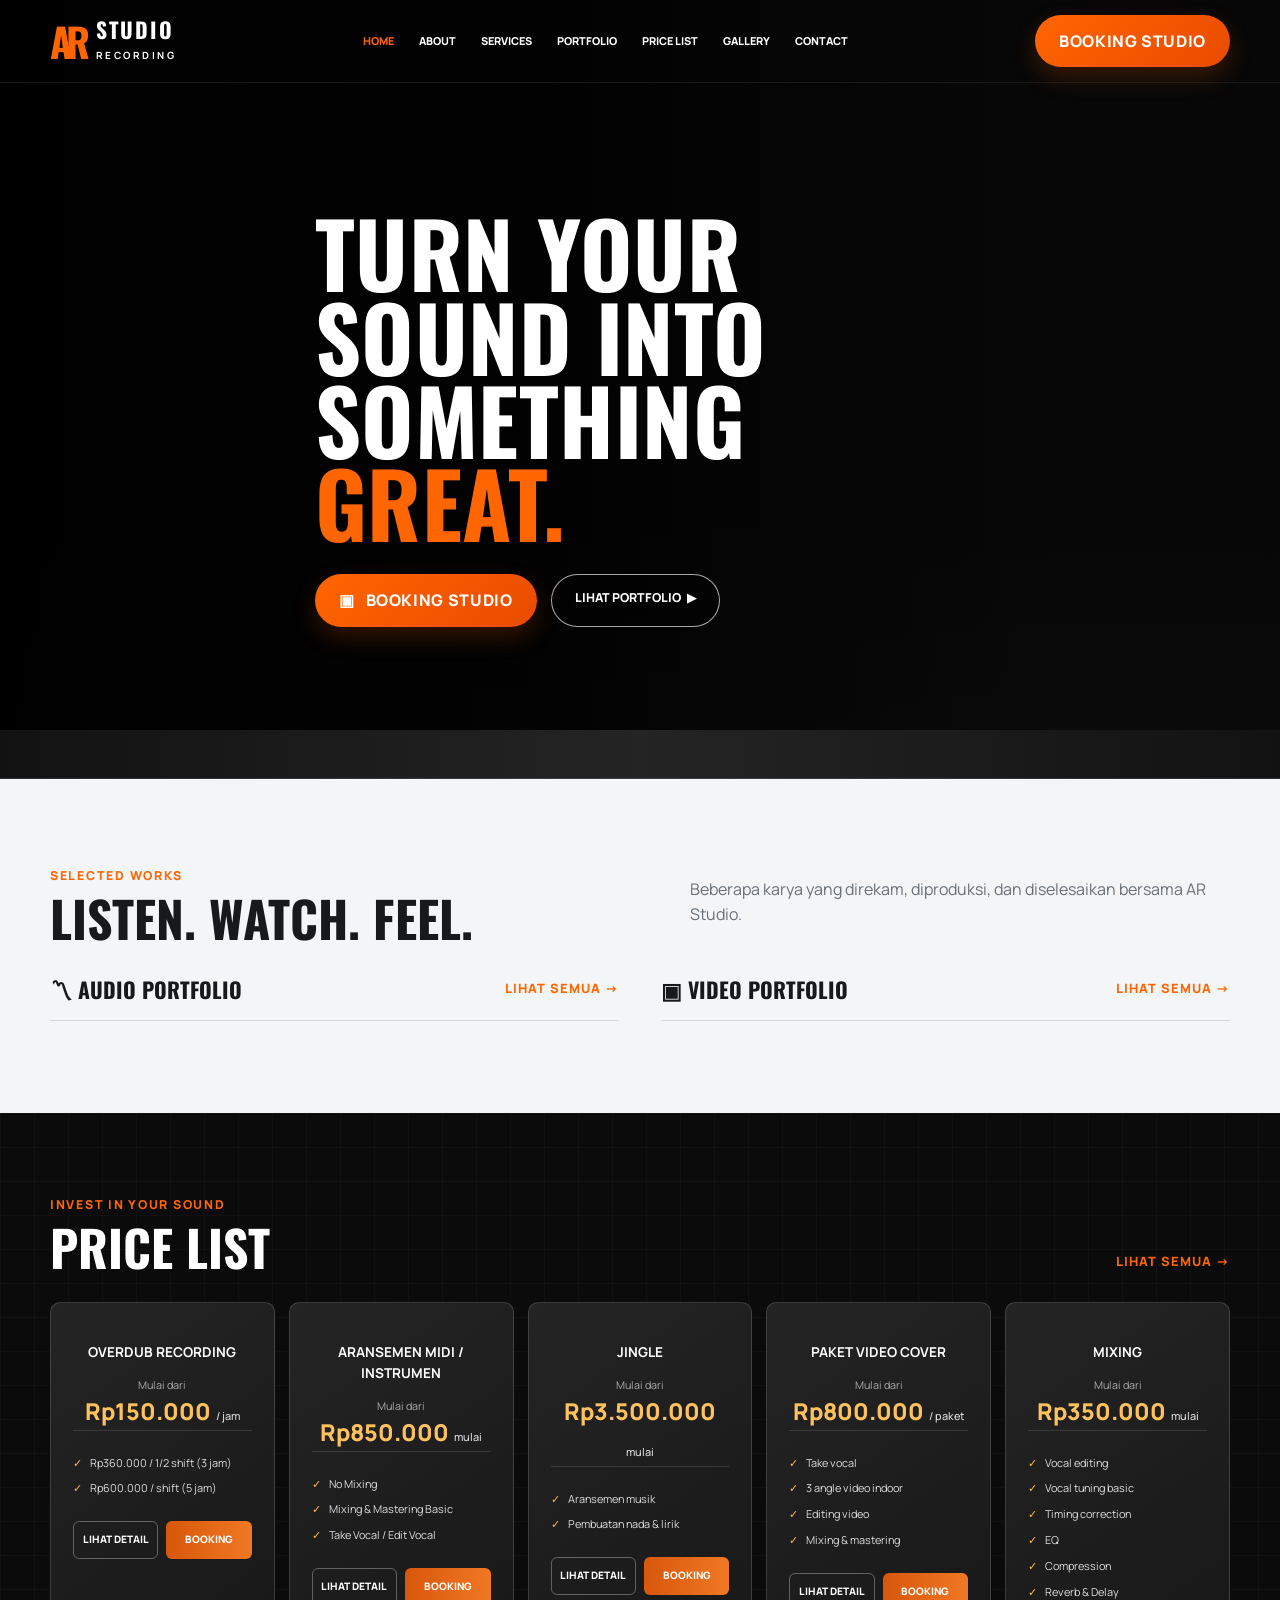
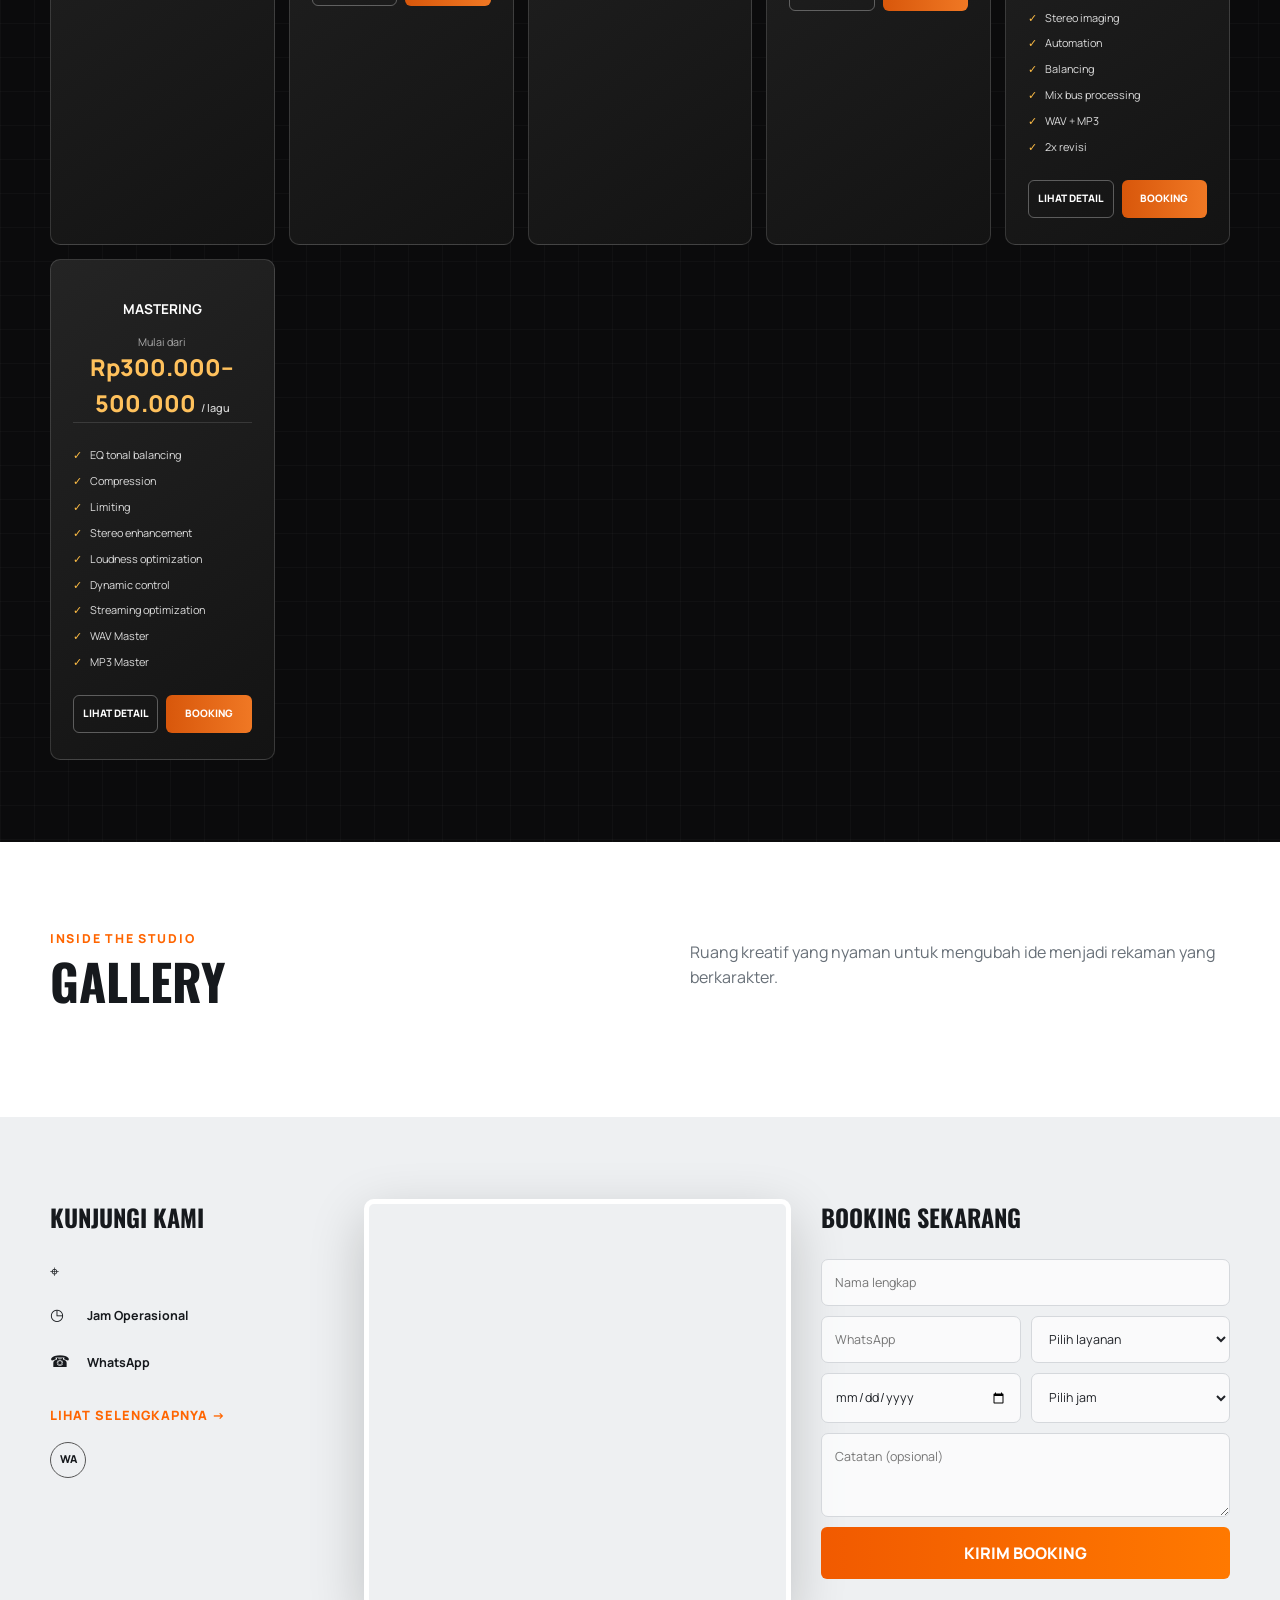
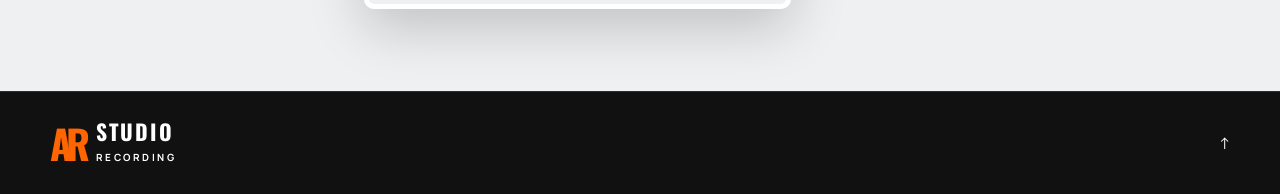
==== commit 614a7bd9: "Update Audio URL" ====
--- a/index.html
+++ b/index.html
@@ -9,7 +9,7 @@
   <link rel="preconnect" href="https://fonts.googleapis.com">
   <link rel="preconnect" href="https://fonts.gstatic.com" crossorigin>
   <link href="https://fonts.googleapis.com/css2?family=Manrope:wght@400;500;600;700;800&family=Oswald:wght@500;600;700&display=swap" rel="stylesheet">
-  <link rel="stylesheet" href="css/style.css">
+  <link rel="stylesheet" href="css/style.css?v=6">
 </head>
 <body data-page="home" id="top">
 <div class="loader" id="loader"><div class="loader-mark">AR <small>STUDIO</small></div></div>
@@ -31,6 +31,6 @@
 <footer><div class="wrap footer-row"><a class="logo" href="index.html"><b>AR</b><span>STUDIO<br><small>RECORDING</small></span></a><p id="footerText"></p><a class="socials" href="#top"><span>↑</span></a></div></footer>
 <div class="modal" id="videoModal"><div class="modal-inner"><button class="modal-close" id="modalClose">×</button><iframe id="videoFrame" title="Video portfolio" allow="autoplay; encrypted-media; picture-in-picture" allowfullscreen></iframe></div></div>
 <div class="modal" id="serviceModal"><article class="service-modal-card"><button class="service-modal-close" id="serviceModalClose" type="button">×</button><div class="service-modal-label">Detail layanan</div><h2 id="serviceModalTitle"></h2><div class="service-modal-price"><span id="serviceModalPrice"></span> <small id="serviceModalUnit"></small></div><p class="service-modal-description" id="serviceModalDescription"></p><h3>Yang Anda Dapatkan</h3><ul class="service-detail-list" id="serviceModalDetails"></ul><div id="serviceNotesBlock"><h3>Catatan</h3><p class="service-modal-notes" id="serviceModalNotes"></p></div><button class="service-modal-booking" id="serviceModalBooking" type="button">Booking Layanan</button></article></div>
-<script src="config.js"></script>
-<script src="js/app.js"></script>
+<script src="config.js?v=6"></script>
+<script src="js/app.js?v=6"></script>
 </body></html>
--- a/css/style.css
+++ b/css/style.css
@@ -4,7 +4,7 @@
     header{position:absolute;z-index:20;top:0;left:0;right:0;border-bottom:1px solid rgba(255,255,255,.08)}.nav{height:82px;display:flex;align-items:center;justify-content:space-between;gap:22px}.logo{display:flex;align-items:center;font-family:Oswald;font-size:1.35rem;font-weight:700;line-height:.9;letter-spacing:.08em}.logo b{color:var(--orange);font-size:2.5rem;letter-spacing:-.15em;margin-right:12px}.logo small{font:700 .62rem Manrope;letter-spacing:.25em}.nav-links{display:flex;align-items:center;gap:25px;font-size:.68rem;font-weight:800;text-transform:uppercase}.nav-links a:hover,.nav-links a.active{color:var(--orange)}.nav-cta,.btn-primary{border:0;border-radius:999px;background:linear-gradient(135deg,var(--orange),#e94b00);color:#fff;font-weight:800;text-transform:uppercase;letter-spacing:.04em;padding:14px 24px;box-shadow:0 10px 25px rgba(255,101,0,.2)}.menu-btn{display:none;background:none;border:0;color:#fff;font-size:1.7rem}
     .hero{min-height:730px;display:flex;align-items:center;position:relative;background:#080808 center/cover no-repeat;isolation:isolate}.hero:before{content:"";position:absolute;inset:0;z-index:-1;background:linear-gradient(90deg,rgba(0,0,0,.96) 0%,rgba(0,0,0,.75) 43%,rgba(0,0,0,.1) 82%),linear-gradient(0deg,#0b0b0c 0%,transparent 30%)}.hero-content{padding-top:92px;max-width:650px}.hero h1{font-family:Oswald,sans-serif;font-size:clamp(3.1rem,7vw,6rem);line-height:.93;letter-spacing:.005em;margin:15px 0 22px;text-transform:uppercase}.hero h1 span{color:var(--orange)}.hero p{font-size:1.06rem;color:#e4e4e4;max-width:500px}.hero-actions{display:flex;gap:14px;flex-wrap:wrap;margin-top:30px}.btn-ghost{border:1px solid rgba(255,255,255,.65);border-radius:999px;background:rgba(0,0,0,.25);color:#fff;padding:13px 23px;font-weight:800;text-transform:uppercase;font-size:.77rem}.btn-ghost:hover{border-color:var(--orange);color:var(--orange)}
     .service-strip{margin-top:-1px;background:linear-gradient(90deg,#121212,#242424,#121212);border-top:1px solid var(--line);border-bottom:1px solid var(--line)}.services{display:grid;grid-template-columns:repeat(5,1fr);padding:24px 0}.service-item{display:grid;grid-template-columns:42px 1fr;gap:13px;padding:7px 24px;border-right:1px solid var(--line)}.service-item:last-child{border:0}.service-icon{color:var(--orange);font-size:1.8rem}.service-item h3{font-size:.8rem;text-transform:uppercase;margin:0 0 6px}.service-item p{font-size:.68rem;color:#c3c3c3;margin:0}
-    .portfolio{background:var(--paper);color:#17191c}.portfolio-grid{display:grid;grid-template-columns:1fr 1fr;gap:42px}.subheading{display:flex;align-items:center;justify-content:space-between;border-bottom:1px solid #d5d8dc;padding-bottom:14px;margin-bottom:10px}.subheading h3{font-family:Oswald;font-size:1.35rem;text-transform:uppercase;margin:0}.audio-list{display:grid;gap:6px}.audio-card{display:grid;grid-template-columns:100px 50px 1fr auto;align-items:center;min-height:92px;background:#fff;border:1px solid #dfe2e5;border-radius:10px;overflow:hidden}.audio-cover{width:100%;height:100%;object-fit:cover}.play-audio{width:36px;height:36px;border-radius:50%;border:0;background:var(--orange);color:#fff;margin:auto;display:grid;place-items:center}.audio-info h4{margin:0;font-size:.9rem}.audio-info p{margin:2px 0;color:#777;font-size:.75rem}.waveform{height:22px;margin-top:7px;opacity:.36;background:repeating-linear-gradient(90deg,#222 0 2px,transparent 2px 5px);clip-path:polygon(0 42%,3% 25%,6% 63%,9% 35%,12% 70%,15% 30%,18% 55%,21% 18%,24% 72%,27% 42%,30% 62%,33% 22%,36% 75%,39% 30%,42% 63%,45% 16%,48% 70%,51% 38%,54% 76%,57% 24%,60% 60%,63% 36%,66% 68%,69% 21%,72% 74%,75% 34%,78% 62%,81% 19%,84% 69%,87% 38%,90% 72%,93% 30%,96% 60%,100% 45%,100% 100%,0 100%)}.audio-duration{font-size:.62rem;background:#151515;color:#fff;padding:3px 5px;margin-right:9px}.video-grid{display:grid;grid-template-columns:repeat(2,1fr);gap:12px}.video-card{cursor:pointer}.video-thumb{position:relative;aspect-ratio:16/11;border-radius:10px;overflow:hidden;background:#222}.video-thumb img{width:100%;height:100%;object-fit:cover;transition:.5s}.video-card:hover img{transform:scale(1.04)}.video-play{position:absolute;inset:50% auto auto 50%;transform:translate(-50%,-50%);width:54px;height:54px;border:1px solid #fff;border-radius:50%;background:rgba(0,0,0,.55);color:#fff;display:grid;place-items:center;font-size:1.2rem}.video-card h4{font-size:.88rem;margin:10px 0 0}.video-card p{font-size:.72rem;color:#70757b;margin:2px 0}
+    .portfolio{background:var(--paper);color:#17191c}.portfolio-grid{display:grid;grid-template-columns:1fr 1fr;gap:42px}.subheading{display:flex;align-items:center;justify-content:space-between;border-bottom:1px solid #d5d8dc;padding-bottom:14px;margin-bottom:10px}.subheading h3{font-family:Oswald;font-size:1.35rem;text-transform:uppercase;margin:0}.audio-list{display:grid;gap:6px}.audio-card{display:grid;grid-template-columns:100px 50px 1fr auto;align-items:center;min-height:92px;background:#fff;border:1px solid #dfe2e5;border-radius:10px;overflow:hidden}.audio-cover{width:100%;height:100%;object-fit:cover}.play-audio{width:36px;height:36px;border-radius:50%;border:0;background:var(--orange);color:#fff;margin:auto;display:grid;place-items:center}.audio-info h4{margin:0;font-size:.9rem}.audio-info p{margin:2px 0;color:#777;font-size:.75rem}.waveform{height:22px;margin-top:7px;opacity:.36;background:repeating-linear-gradient(90deg,#222 0 2px,transparent 2px 5px);clip-path:polygon(0 42%,3% 25%,6% 63%,9% 35%,12% 70%,15% 30%,18% 55%,21% 18%,24% 72%,27% 42%,30% 62%,33% 22%,36% 75%,39% 30%,42% 63%,45% 16%,48% 70%,51% 38%,54% 76%,57% 24%,60% 60%,63% 36%,66% 68%,69% 21%,72% 74%,75% 34%,78% 62%,81% 19%,84% 69%,87% 38%,90% 72%,93% 30%,96% 60%,100% 45%,100% 100%,0 100%)}.audio-duration{font-size:.62rem;background:#151515;color:#fff;padding:3px 5px;margin-right:9px}.drive-audio-player{grid-column:1/-1;width:100%;border-top:1px solid #e7e7e7;background:#f7f7f7}.drive-audio-player[hidden]{display:none}.drive-audio-player iframe{display:block;width:100%;height:110px;border:0;background:#fff}.video-grid{display:grid;grid-template-columns:repeat(2,1fr);gap:12px}.video-card{cursor:pointer}.video-thumb{position:relative;aspect-ratio:16/11;border-radius:10px;overflow:hidden;background:#222}.video-thumb img{width:100%;height:100%;object-fit:cover;transition:.5s}.video-card:hover img{transform:scale(1.04)}.video-play{position:absolute;inset:50% auto auto 50%;transform:translate(-50%,-50%);width:54px;height:54px;border:1px solid #fff;border-radius:50%;background:rgba(0,0,0,.55);color:#fff;display:grid;place-items:center;font-size:1.2rem}.video-card h4{font-size:.88rem;margin:10px 0 0}.video-card p{font-size:.72rem;color:#70757b;margin:2px 0}
     .prices{background:#0b0b0c;background-image:linear-gradient(rgba(255,255,255,.025) 1px,transparent 1px),linear-gradient(90deg,rgba(255,255,255,.025) 1px,transparent 1px);background-size:34px 34px}.price-grid{display:grid;grid-template-columns:repeat(5,1fr);gap:14px}.price-card{padding:26px 22px;background:linear-gradient(145deg,#242424,#131313);border:1px solid rgba(255,255,255,.15);border-radius:10px;transition:.25s}.price-card:hover{transform:translateY(-5px);border-color:var(--orange)}.price-card h3{text-align:center;font-size:.85rem;text-transform:uppercase}.starting{text-align:center;color:#aaa;font-size:.67rem}.amount{text-align:center;color:#ffc15c;font-weight:800;font-size:1.45rem}.amount small{font-size:.68rem;color:#ddd;font-weight:500}.features{list-style:none;padding:15px 0;margin:0;border-top:1px solid var(--line)}.features li{font-size:.68rem;color:#ddd;margin:9px 0}.features li:before{content:'✓';color:#ffbd45;margin-right:8px}.price-actions{display:grid;grid-template-columns:1fr 1fr;gap:8px}.price-action{width:100%;border-radius:6px;padding:10px 7px;font-size:.64rem;font-weight:800;text-transform:uppercase}.detail-price-btn{border:1px solid rgba(255,255,255,.3);background:transparent;color:#fff}.detail-price-btn:hover{border-color:var(--orange);color:var(--orange)}.booking-price-btn{border:0;background:linear-gradient(90deg,#d8570b,#f07824);color:#fff}
     .gallery{background:#fff;color:#16191d}.gallery-grid{display:grid;grid-template-columns:repeat(12,1fr);grid-auto-rows:180px;gap:12px}.gallery-card{grid-column:span 4;border-radius:12px;overflow:hidden;position:relative}.gallery-card:nth-child(1),.gallery-card:nth-child(5){grid-column:span 6}.gallery-card img{width:100%;height:100%;object-fit:cover;transition:.5s}.gallery-card:hover img{transform:scale(1.06)}.gallery-card span{position:absolute;left:14px;bottom:12px;background:rgba(0,0,0,.7);color:#fff;padding:6px 10px;border-radius:6px;font-size:.7rem;font-weight:700}
     .contact{background:#eef0f2;color:#16191d}.contact-grid{display:grid;grid-template-columns:.8fr 1.2fr 1.15fr;gap:30px;align-items:stretch}.contact-info h3,.booking h3{font-family:Oswald;font-size:1.5rem;text-transform:uppercase;margin:0 0 22px}.info-row{display:grid;grid-template-columns:28px 1fr;gap:9px;margin:19px 0}.info-row b{font-size:.78rem}.info-row p{font-size:.73rem;color:#51575d;margin:3px 0}.map{min-height:380px;border-radius:10px;overflow:hidden;border:5px solid #fff;box-shadow:var(--shadow)}.map iframe{width:100%;height:100%;border:0}.booking-form{display:grid;grid-template-columns:1fr 1fr;gap:10px}.booking-form .full{grid-column:1/-1}.booking-form input,.booking-form select,.booking-form textarea{width:100%;border:1px solid #d5d8dc;background:rgba(255,255,255,.7);padding:13px;border-radius:7px;outline:0;color:#202328;font-size:.78rem}.booking-form textarea{height:84px;resize:vertical}.booking-form input:focus,.booking-form select:focus,.booking-form textarea:focus{border-color:var(--orange);box-shadow:0 0 0 3px rgba(255,101,0,.1)}.submit{grid-column:1/-1;border:0;border-radius:6px;background:linear-gradient(90deg,#f15a00,#ff7900);color:#fff;padding:14px;font-weight:800;text-transform:uppercase}.submit:disabled{opacity:.55}.form-status{grid-column:1/-1;font-size:.74rem;min-height:20px;margin:0}.form-status.ok{color:#16803b}.form-status.error{color:#c82d2d}
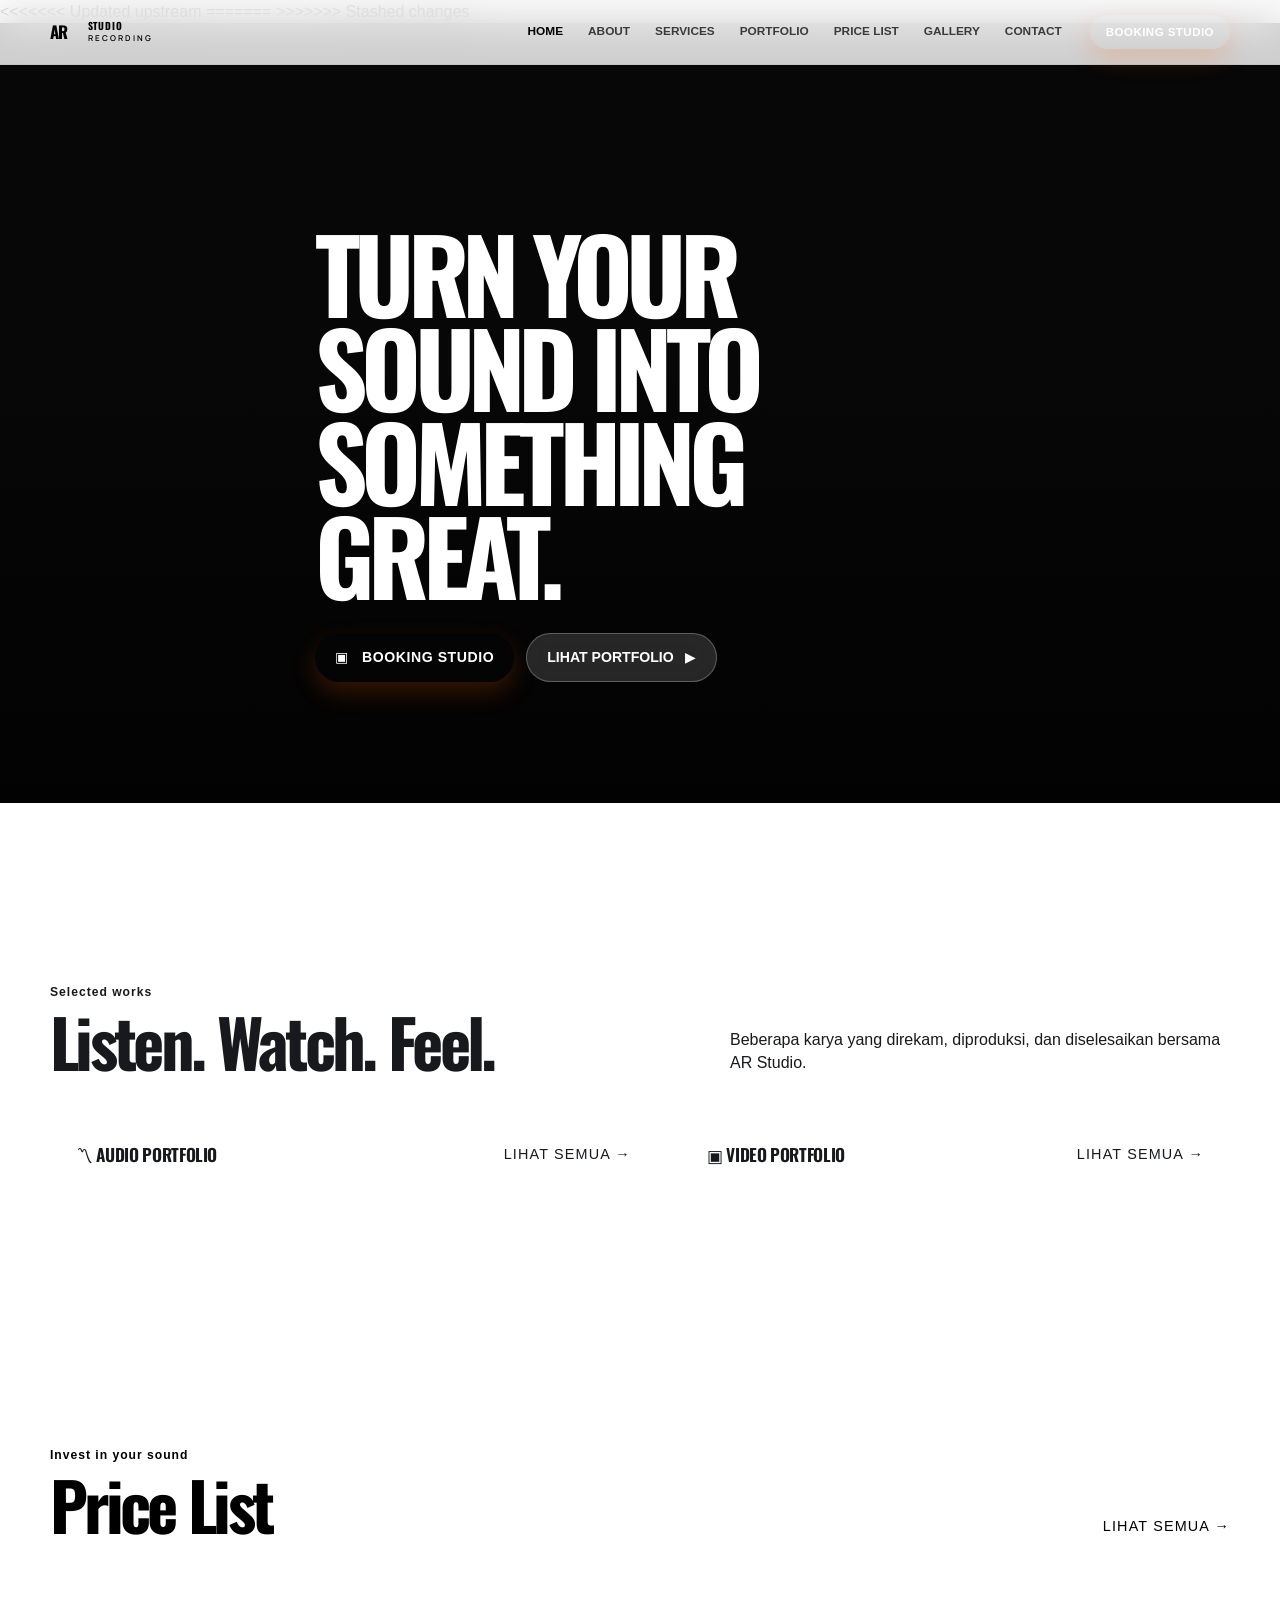
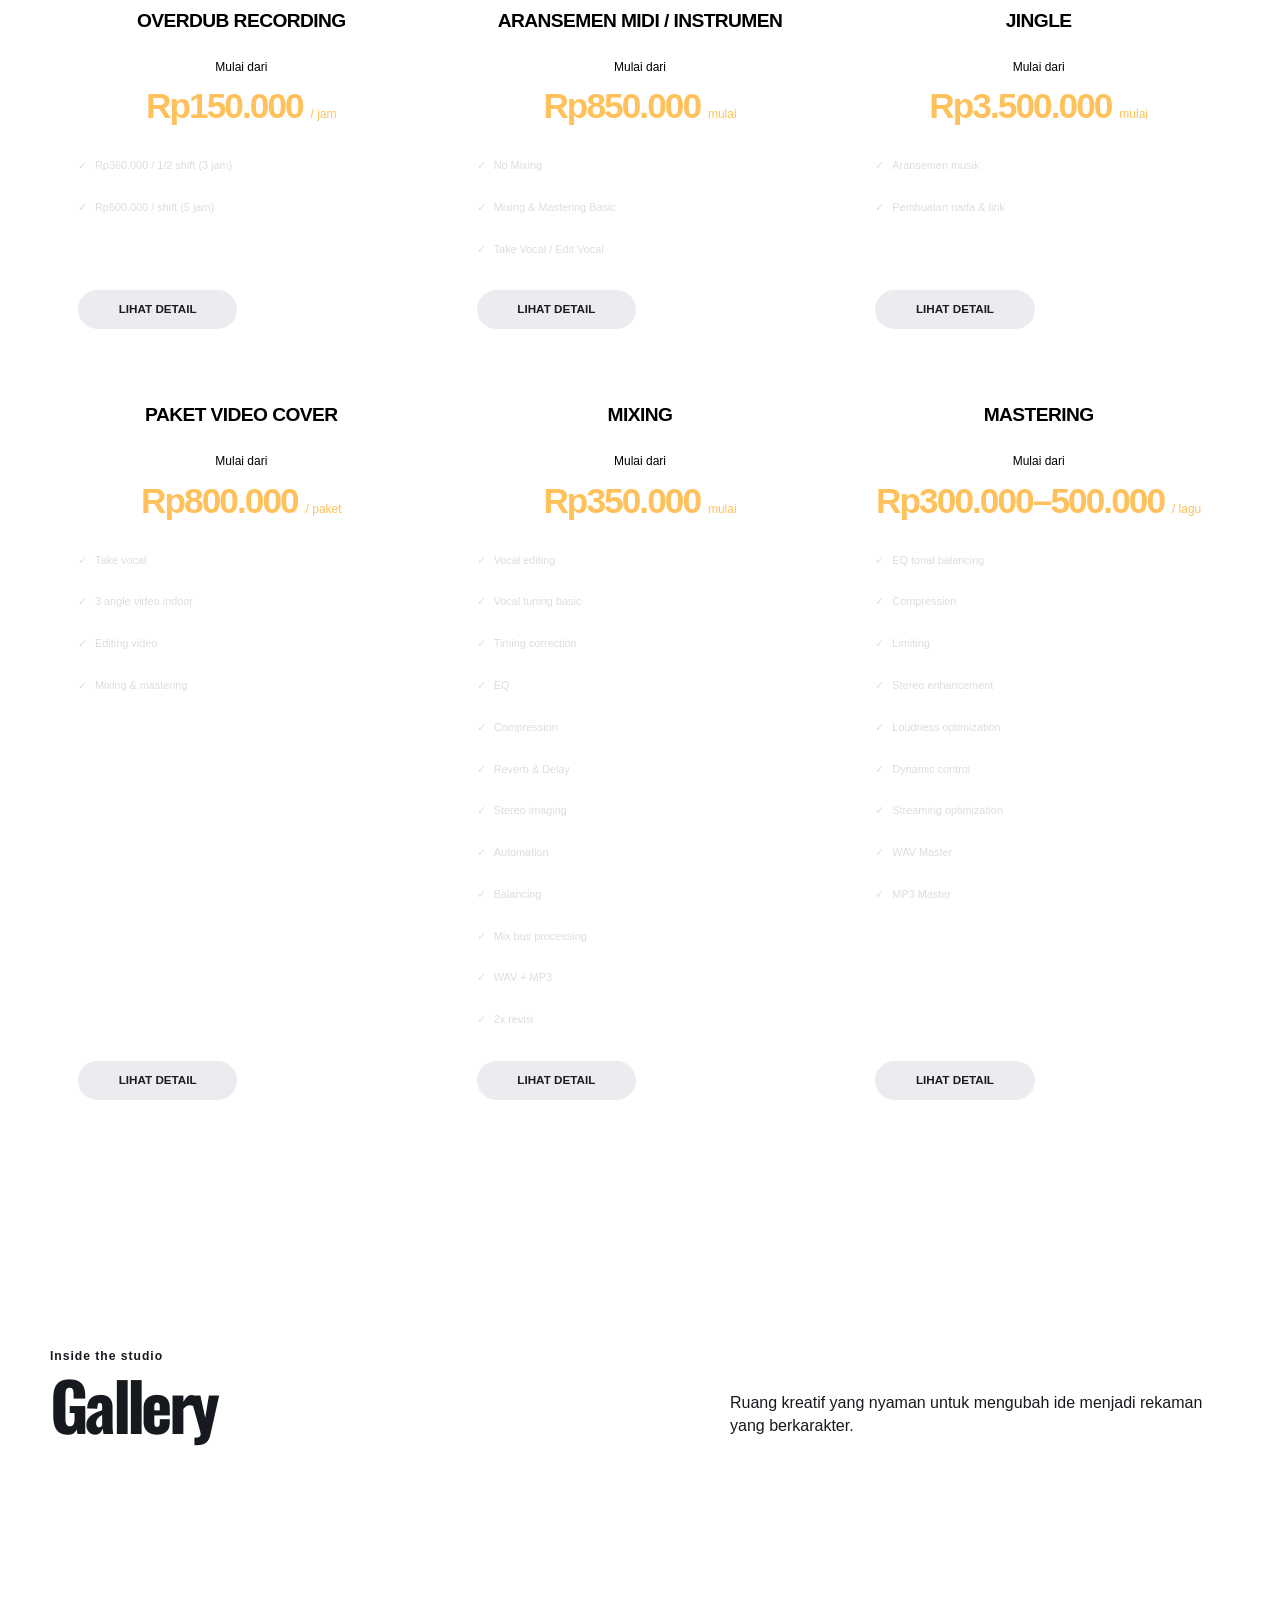
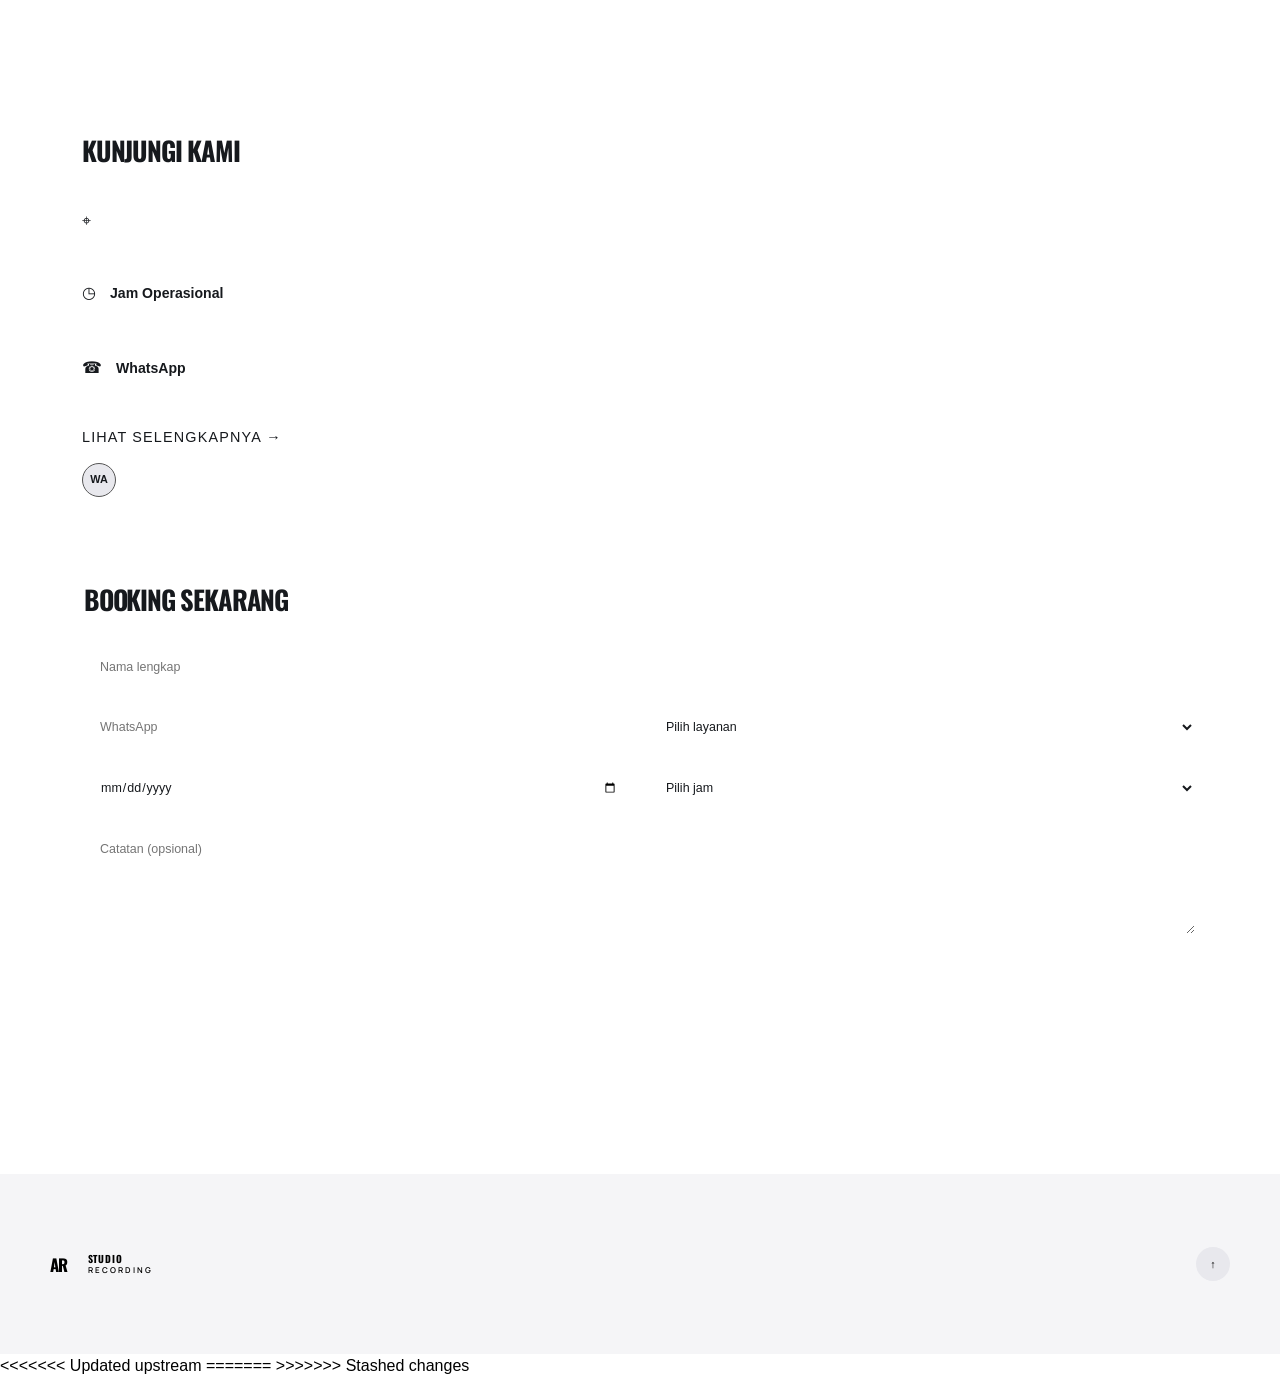
==== commit f45a98ce: "test clean look" ====
--- a/index.html
+++ b/index.html
@@ -3,13 +3,17 @@
 <head>
   <meta charset="UTF-8">
   <meta name="viewport" content="width=device-width,initial-scale=1,viewport-fit=cover">
-  <meta name="theme-color" content="#090909">
+  <meta name="theme-color" content="#f5f5f7">
   <meta name="description" content="AR Studio Recording — recording, mixing, mastering, aransemen, jingle, dan video cover di Cirebon.">
   <title>AR Studio Recording</title>
   <link rel="preconnect" href="https://fonts.googleapis.com">
   <link rel="preconnect" href="https://fonts.gstatic.com" crossorigin>
   <link href="https://fonts.googleapis.com/css2?family=Manrope:wght@400;500;600;700;800&family=Oswald:wght@500;600;700&display=swap" rel="stylesheet">
+<<<<<<< Updated upstream
   <link rel="stylesheet" href="css/style.css?v=6">
+=======
+  <link rel="stylesheet" href="css/style.css?v=8">
+>>>>>>> Stashed changes
 </head>
 <body data-page="home" id="top">
 <div class="loader" id="loader"><div class="loader-mark">AR <small>STUDIO</small></div></div>
@@ -31,6 +35,11 @@
 <footer><div class="wrap footer-row"><a class="logo" href="index.html"><b>AR</b><span>STUDIO<br><small>RECORDING</small></span></a><p id="footerText"></p><a class="socials" href="#top"><span>↑</span></a></div></footer>
 <div class="modal" id="videoModal"><div class="modal-inner"><button class="modal-close" id="modalClose">×</button><iframe id="videoFrame" title="Video portfolio" allow="autoplay; encrypted-media; picture-in-picture" allowfullscreen></iframe></div></div>
 <div class="modal" id="serviceModal"><article class="service-modal-card"><button class="service-modal-close" id="serviceModalClose" type="button">×</button><div class="service-modal-label">Detail layanan</div><h2 id="serviceModalTitle"></h2><div class="service-modal-price"><span id="serviceModalPrice"></span> <small id="serviceModalUnit"></small></div><p class="service-modal-description" id="serviceModalDescription"></p><h3>Yang Anda Dapatkan</h3><ul class="service-detail-list" id="serviceModalDetails"></ul><div id="serviceNotesBlock"><h3>Catatan</h3><p class="service-modal-notes" id="serviceModalNotes"></p></div><button class="service-modal-booking" id="serviceModalBooking" type="button">Booking Layanan</button></article></div>
+<<<<<<< Updated upstream
 <script src="config.js?v=6"></script>
 <script src="js/app.js?v=6"></script>
+=======
+<script src="config.js?v=8"></script>
+<script src="js/app.js?v=8"></script>
+>>>>>>> Stashed changes
 </body></html>
--- a/css/style.css
+++ b/css/style.css
@@ -1,3 +1,4 @@
+<<<<<<< Updated upstream
 :root{--orange:#ff6500;--orange2:#ff8a1f;--ink:#0b0b0c;--panel:#151515;--paper:#f4f5f6;--muted:#aaa;--line:rgba(255,255,255,.12);--radius:18px;--shadow:0 18px 55px rgba(0,0,0,.2)}
     *{box-sizing:border-box}html{scroll-behavior:smooth}body{margin:0;background:var(--ink);color:#fff;font-family:Manrope,Arial,sans-serif;line-height:1.55}body.loading{overflow:hidden}a{color:inherit;text-decoration:none}button,input,select,textarea{font:inherit}button{cursor:pointer}.wrap{width:min(1180px,calc(100% - 40px));margin:auto}.section{padding:82px 0}.eyebrow{color:var(--orange);font-size:.77rem;font-weight:800;letter-spacing:.14em;text-transform:uppercase}.section-head{display:flex;align-items:end;justify-content:space-between;gap:24px;margin-bottom:30px}.section-title{font-family:Oswald,sans-serif;font-size:clamp(2rem,4vw,3.1rem);line-height:1;text-transform:uppercase;margin:8px 0 0}.section-copy{color:#687078;max-width:540px}.link-arrow{color:var(--orange);font-size:.8rem;font-weight:800;text-transform:uppercase;letter-spacing:.08em;white-space:nowrap}.link-arrow:hover{color:var(--orange2)}
     .loader{position:fixed;inset:0;z-index:1000;background:#080808;display:grid;place-items:center;transition:.45s}.loader.hidden{opacity:0;visibility:hidden}.loader-mark{font-family:Oswald;font-size:2.3rem;font-weight:800;color:var(--orange);animation:pulse 1s infinite alternate}.loader-mark small{color:#fff;font-size:.8rem;letter-spacing:.2em}@keyframes pulse{to{opacity:.45;transform:scale(.98)}}
@@ -30,3 +31,313 @@
 .skeleton{animation:skeletonPulse 1.1s ease-in-out infinite alternate;background:linear-gradient(90deg,#eceff1,#f6f7f8,#eceff1);border-radius:10px;min-height:90px}
 @keyframes skeletonPulse{to{opacity:.55}}
 .load-more-wrap{text-align:center;margin-top:26px}.load-more{border:1px solid #cbd0d5;background:#fff;color:#24282c;border-radius:999px;padding:11px 18px;font-weight:800;text-transform:uppercase;font-size:.72rem}.load-more:hover{border-color:var(--orange);color:var(--orange)}
+=======
+:root{
+  --bg:#f5f5f7;
+  --surface:#ffffff;
+  --surface-2:#fbfbfd;
+  --ink:#1d1d1f;
+  --muted:#6e6e73;
+  --line:#d2d2d7;
+  --line-soft:#e8e8ed;
+  --accent:#f15a24;
+  --accent-dark:#d94b17;
+  --blue:#0071e3;
+  --radius:24px;
+  --radius-sm:16px;
+  --shadow:0 18px 50px rgba(0,0,0,.06);
+  --shadow-hover:0 24px 64px rgba(0,0,0,.09);
+}
+
+*{box-sizing:border-box}
+html{scroll-behavior:smooth}
+body{
+  margin:0;
+  background:var(--bg);
+  color:var(--ink);
+  font-family:-apple-system,BlinkMacSystemFont,"SF Pro Display","SF Pro Text","Helvetica Neue",Arial,sans-serif;
+  font-synthesis:none;
+  -webkit-font-smoothing:antialiased;
+  line-height:1.45;
+}
+body.loading{overflow:hidden}
+a{color:inherit;text-decoration:none}
+button,input,select,textarea{font:inherit}
+button{cursor:pointer}
+img{max-width:100%;display:block}
+.wrap{width:min(1180px,calc(100% - 48px));margin:auto}
+.section{padding:110px 0}
+
+/* Loader */
+.loader{position:fixed;inset:0;z-index:999;background:#fff;display:grid;place-items:center;transition:.35s ease}
+.loader.hidden{opacity:0;visibility:hidden;pointer-events:none}
+.loader-mark{font-size:2rem;font-weight:800;letter-spacing:-.05em}.loader-mark small{font-size:.65rem;font-weight:600;color:var(--muted);letter-spacing:.08em}
+
+/* Navigation */
+header{
+  position:fixed;
+  inset:0 0 auto 0;
+  z-index:50;
+  background:rgba(250,250,252,.82);
+  border-bottom:1px solid rgba(0,0,0,.06);
+  backdrop-filter:saturate(180%) blur(20px);
+  -webkit-backdrop-filter:saturate(180%) blur(20px);
+}
+.nav{height:64px;display:flex;align-items:center;gap:28px}
+.logo{display:flex;align-items:center;gap:8px;min-width:max-content}
+.logo b{font-size:1.05rem;letter-spacing:-.04em}
+.logo span{font-size:.62rem;font-weight:700;line-height:1.05;letter-spacing:.08em}
+.logo small{font-size:.5rem;font-weight:600;color:var(--muted)}
+.nav-links{margin-left:auto;display:flex;align-items:center;gap:25px}
+.nav-links a{font-size:.74rem;color:#3a3a3c;transition:.2s ease}
+.nav-links a:hover,.nav-links a.active{color:var(--accent)}
+.nav-cta,.btn-primary,.submit,.service-modal-booking,.service-page-booking{
+  border:0;
+  border-radius:999px;
+  background:var(--accent);
+  color:#fff;
+  font-weight:650;
+  transition:.2s ease;
+}
+.nav-cta{padding:9px 16px;font-size:.72rem}
+.nav-cta:hover,.btn-primary:hover,.submit:hover,.service-modal-booking:hover,.service-page-booking:hover{background:var(--accent-dark);transform:translateY(-1px)}
+.menu-btn{display:none;margin-left:auto;border:0;background:transparent;color:var(--ink);font-size:1.25rem}
+
+/* Hero */
+.hero{
+  position:relative;
+  min-height:780px;
+  display:flex;
+  align-items:flex-end;
+  background-position:center;
+  background-size:cover;
+  overflow:hidden;
+  color:#fff;
+}
+.hero:before{content:"";position:absolute;inset:0;background:linear-gradient(180deg,rgba(0,0,0,.12) 10%,rgba(0,0,0,.18) 45%,rgba(0,0,0,.72) 100%)}
+.hero-content{position:relative;z-index:1;padding:160px 0 92px}
+.eyebrow{font-size:.76rem;font-weight:650;letter-spacing:.08em;color:var(--accent);text-transform:none}
+.hero .eyebrow{color:rgba(255,255,255,.78)}
+.hero h1{
+  max-width:900px;
+  margin:12px 0 16px;
+  font-size:clamp(3.5rem,8vw,7rem);
+  font-weight:700;
+  letter-spacing:-.065em;
+  line-height:.92;
+  text-transform:none;
+}
+.hero h1 span{color:#fff}
+.hero p{max-width:680px;margin:0;color:rgba(255,255,255,.78);font-size:clamp(1rem,2vw,1.3rem);letter-spacing:-.015em}
+.hero-actions{display:flex;gap:12px;flex-wrap:wrap;margin-top:32px}
+.btn-primary,.btn-ghost{display:inline-flex;align-items:center;justify-content:center;padding:13px 20px;font-size:.88rem}
+.btn-ghost{border-radius:999px;background:rgba(255,255,255,.14);border:1px solid rgba(255,255,255,.26);color:#fff;backdrop-filter:blur(14px)}
+.btn-ghost:hover{background:rgba(255,255,255,.22)}
+
+/* Section typography */
+.section-head{display:flex;align-items:flex-end;justify-content:space-between;gap:34px;margin-bottom:42px}
+.section-title{margin:7px 0 0;font-size:clamp(2.55rem,5.2vw,4.9rem);line-height:.98;font-weight:700;letter-spacing:-.055em;text-transform:none}
+.section-copy{max-width:500px;margin:0;color:var(--muted);font-size:1rem}
+.link-arrow{display:inline-flex;align-items:center;color:var(--blue);font-size:.9rem;font-weight:500;white-space:nowrap}
+.link-arrow:hover{text-decoration:underline}
+
+/* Services */
+.service-strip{padding:24px 0 0;background:var(--bg)}
+.services{display:grid;grid-template-columns:repeat(5,1fr);gap:12px}
+.service-item{
+  min-height:172px;
+  padding:24px;
+  display:flex;
+  flex-direction:column;
+  justify-content:space-between;
+  border-radius:var(--radius);
+  background:var(--surface);
+  box-shadow:0 1px 0 rgba(0,0,0,.04);
+  transition:.25s ease;
+}
+.service-item:hover{transform:translateY(-3px);box-shadow:var(--shadow)}
+.service-icon{width:42px;height:42px;border-radius:13px;background:#fff3ee;color:var(--accent);display:grid;place-items:center;font-size:1.15rem}
+.service-item h3{margin:22px 0 6px;font-size:1rem;letter-spacing:-.025em}
+.service-item p{margin:0;color:var(--muted);font-size:.78rem;line-height:1.5}
+
+/* Portfolio */
+.portfolio{background:var(--bg)}
+.portfolio-grid{display:grid;grid-template-columns:1.05fr .95fr;gap:24px}
+.portfolio-grid>div{background:var(--surface);border-radius:32px;padding:26px}
+.subheading{display:flex;align-items:center;justify-content:space-between;gap:16px;padding-bottom:18px;margin-bottom:16px;border-bottom:1px solid var(--line-soft)}
+.subheading h3{margin:0;font-size:1.08rem;font-weight:650;letter-spacing:-.02em}
+.audio-list{display:grid;gap:12px}
+.audio-card{display:grid;grid-template-columns:92px 46px 1fr auto;align-items:center;gap:14px;min-height:108px;padding:8px 12px 8px 8px;border:1px solid var(--line-soft);border-radius:20px;background:var(--surface-2);overflow:hidden;transition:.2s ease}
+.audio-card:hover{border-color:#c9c9ce;background:#fff}
+.audio-cover{width:84px;height:84px;border-radius:14px;object-fit:cover;background:#e8e8ed}
+.audio-cover-placeholder{display:flex;align-items:center;justify-content:center;background:linear-gradient(145deg,#e8e8ed,#d2d2d7);color:#6e6e73;font-size:1.25rem;font-weight:700}
+.play-audio{width:40px;height:40px;border:0;border-radius:50%;display:grid;place-items:center;background:var(--accent);color:#fff;box-shadow:none;transition:.2s ease}
+.play-audio:hover{transform:scale(1.05);background:var(--accent-dark)}
+.audio-info{min-width:0}
+.audio-title-row{display:flex;align-items:center;gap:8px;flex-wrap:wrap}
+.audio-info h4{margin:0;font-size:.96rem;letter-spacing:-.02em}
+.audio-info p{margin:4px 0;color:var(--muted);font-size:.78rem}
+.audio-source-badge{display:inline-flex;padding:3px 7px;border-radius:999px;background:#f2f2f7;color:#6e6e73;font-size:.61rem;font-weight:600}
+.waveform{height:22px;margin-top:8px;opacity:.18;background:repeating-linear-gradient(90deg,#1d1d1f 0 2px,transparent 2px 6px);clip-path:polygon(0 50%,3% 22%,6% 65%,9% 37%,12% 75%,15% 35%,18% 58%,21% 20%,24% 70%,27% 42%,30% 66%,33% 28%,36% 73%,39% 31%,42% 65%,45% 19%,48% 68%,51% 40%,54% 73%,57% 26%,60% 63%,63% 34%,66% 70%,69% 22%,72% 72%,75% 32%,78% 64%,81% 18%,84% 69%,87% 39%,90% 71%,93% 30%,96% 58%,100% 48%,100% 100%,0 100%)}
+.audio-duration{font-size:.68rem;color:var(--muted);padding-right:2px}
+.video-grid{display:grid;grid-template-columns:1fr 1fr;gap:14px}
+.video-card{cursor:pointer}
+.video-thumb{position:relative;aspect-ratio:16/10;border-radius:18px;overflow:hidden;background:#e5e5ea}
+.video-thumb img{width:100%;height:100%;object-fit:cover;transition:.45s ease}
+.video-card:hover img{transform:scale(1.035)}
+.video-play{position:absolute;left:18px;bottom:18px;width:44px;height:44px;border-radius:50%;display:grid;place-items:center;background:rgba(255,255,255,.9);color:#111;border:1px solid rgba(255,255,255,.5);backdrop-filter:blur(12px)}
+.video-card h4{margin:11px 2px 0;font-size:.9rem;letter-spacing:-.02em}
+.video-card p{margin:2px 2px 0;color:var(--muted);font-size:.75rem}
+
+/* Pricing */
+.prices{background:#fff}
+.price-grid,.detail-price-grid{display:grid;grid-template-columns:repeat(3,1fr);gap:16px}
+.price-card{position:relative;display:flex;flex-direction:column;min-height:360px;padding:28px;border:1px solid var(--line-soft);border-radius:28px;background:var(--surface-2);transition:.25s ease}
+.price-card:hover{transform:translateY(-3px);box-shadow:var(--shadow-hover);background:#fff}
+.price-card h3{margin:0;font-size:1.2rem;letter-spacing:-.03em}
+.starting{margin-top:24px;color:var(--muted);font-size:.75rem}
+.amount{margin:4px 0 18px;font-size:2.2rem;font-weight:700;letter-spacing:-.055em}
+.amount small{font-size:.75rem;font-weight:500;color:var(--muted);letter-spacing:0}
+.features{list-style:none;padding:0;margin:0 0 24px;display:grid;gap:8px;color:#44444a;font-size:.79rem}
+.features li:before{content:"✓";margin-right:8px;color:var(--accent);font-weight:700}
+.price-actions{display:flex;gap:8px;margin-top:auto}
+.price-action{flex:1;border:0;border-radius:999px;padding:11px 12px;background:#ececf0;color:#1d1d1f;font-size:.73rem;font-weight:600}
+.price-action:last-child{background:var(--accent);color:#fff}
+.price-action:hover{filter:brightness(.97)}
+
+/* Gallery */
+.gallery{background:var(--bg)}
+.gallery-grid{display:grid;grid-template-columns:repeat(12,1fr);grid-auto-rows:220px;gap:14px}
+.gallery-card{position:relative;grid-column:span 4;border-radius:28px;overflow:hidden;background:#ddd;margin:0}
+.gallery-card:nth-child(1),.gallery-card:nth-child(5){grid-column:span 8}
+.gallery-card img{width:100%;height:100%;object-fit:cover;transition:.45s ease}
+.gallery-card:hover img{transform:scale(1.025)}
+.gallery-card span{position:absolute;left:16px;bottom:16px;padding:8px 11px;border-radius:999px;background:rgba(255,255,255,.78);color:#1d1d1f;font-size:.72rem;font-weight:600;backdrop-filter:blur(14px)}
+
+/* Contact / booking */
+.contact{background:#fff}
+.contact-grid{display:grid;grid-template-columns:.8fr 1.2fr;gap:18px}
+.contact-info,.map,.booking{border-radius:30px;background:var(--bg);overflow:hidden}
+.contact-info{padding:32px}
+.contact-info h3,.booking h3{margin:0 0 24px;font-size:1.65rem;letter-spacing:-.045em}
+.info-row{display:flex;gap:14px;padding:15px 0;border-bottom:1px solid var(--line-soft)}
+.info-row span{color:var(--accent)}
+.info-row b{font-size:.88rem}.info-row p{margin:3px 0 0;color:var(--muted);font-size:.78rem}
+#aboutText{color:var(--muted);font-size:.82rem;line-height:1.65}
+.socials{display:flex;gap:8px}.socials a,.socials span{display:grid;place-items:center;width:34px;height:34px;border-radius:50%;background:#e8e8ed;font-size:.68rem;font-weight:650}
+.map{min-height:340px}.map iframe{width:100%;height:100%;border:0}
+.booking{grid-column:1/-1;padding:34px}
+.booking-form{display:grid;grid-template-columns:1fr 1fr;gap:12px}
+.booking-form input,.booking-form select,.booking-form textarea{width:100%;border:1px solid transparent;border-radius:14px;background:#fff;padding:14px 15px;color:var(--ink);outline:none;box-shadow:inset 0 0 0 1px var(--line-soft)}
+.booking-form input:focus,.booking-form select:focus,.booking-form textarea:focus{box-shadow:0 0 0 3px rgba(0,113,227,.12),inset 0 0 0 1px var(--blue)}
+.booking-form textarea{min-height:110px;resize:vertical}
+.booking-form .full,.submit,.form-status{grid-column:1/-1}
+.submit{padding:14px}
+.form-status{margin:0;font-size:.78rem}.form-status.ok{color:#188038}.form-status.error{color:#b3261e}
+
+/* Footer */
+footer{background:#f5f5f7;border-top:1px solid var(--line-soft);color:var(--muted)}
+.footer-row{min-height:120px;display:flex;align-items:center;justify-content:space-between;gap:24px;font-size:.72rem}
+footer .logo{color:var(--ink)}
+
+/* Generic subpages */
+body[data-page]:not([data-page="home"]) header{position:sticky;top:0;background:rgba(250,250,252,.86)}
+.page-main,.page-main.prices-page{min-height:calc(100vh - 64px);background:var(--bg);color:var(--ink);padding:82px 0 110px}
+.detail-hero{display:flex;align-items:flex-end;justify-content:space-between;gap:30px;padding:40px 0 46px;margin-bottom:34px;border-bottom:1px solid var(--line)}
+.detail-hero h1{margin:9px 0 12px;font-size:clamp(3.6rem,8vw,7rem);font-weight:700;line-height:.88;letter-spacing:-.07em;text-transform:none}
+.detail-hero p,.page-main.prices-page .detail-hero p{max-width:620px;margin:0;color:var(--muted);font-size:1rem}
+.back-button,.page-main.prices-page .back-button{display:inline-flex;align-items:center;border:0;border-radius:999px;padding:11px 16px;background:#e8e8ed;color:#1d1d1f;font-size:.75rem;font-weight:600;white-space:nowrap}
+.back-button:hover{background:#dedee3}
+.page-main.prices-page .detail-hero{border-bottom-color:var(--line)}
+
+.about-detail-card{padding:36px;margin-bottom:16px;border:0;border-radius:28px;background:#fff;box-shadow:none}
+.about-detail-card h3{margin:0 0 12px;font-size:1.45rem;letter-spacing:-.035em;text-transform:none}
+.about-detail-card p{margin:0;color:var(--muted);font-size:.95rem;line-height:1.75;white-space:pre-line}
+
+.service-page-grid{display:grid;grid-template-columns:repeat(2,1fr);gap:16px}
+.service-page-card{display:grid;grid-template-columns:58px 1fr;gap:20px;padding:30px;border:1px solid var(--line-soft);border-radius:28px;background:#fff;box-shadow:none}
+.service-page-icon{width:52px;height:52px;border-radius:16px;background:#fff3ee;color:var(--accent);display:grid;place-items:center;font-size:1.45rem}
+.service-page-card h3{margin:0 0 8px;font-size:1.35rem;letter-spacing:-.035em;text-transform:none}
+.service-page-card p{margin:0 0 20px;color:var(--muted);font-size:.87rem}
+.service-page-booking{padding:11px 18px;font-size:.72rem}
+
+.portfolio-detail-section{margin-top:58px}
+.portfolio-detail-section:first-of-type{margin-top:0}
+.portfolio-detail-heading{display:flex;align-items:flex-end;justify-content:space-between;gap:24px;padding-bottom:16px;margin-bottom:20px;border-bottom:1px solid var(--line)}
+.portfolio-detail-heading h2{margin:0;font-size:1.8rem;letter-spacing:-.04em;text-transform:none}
+.portfolio-detail-heading p{margin:0;color:var(--muted);font-size:.82rem}
+.detail-audio-grid{display:grid;grid-template-columns:repeat(2,1fr);gap:14px}
+.detail-video-grid{display:grid;grid-template-columns:repeat(3,1fr);gap:22px}
+
+.gallery-filter{display:flex;flex-wrap:wrap;gap:8px;margin-bottom:24px}
+.gallery-filter button{border:0;border-radius:999px;background:#e8e8ed;color:#3a3a3c;padding:9px 14px;font-size:.72rem;font-weight:600}
+.gallery-filter button.active,.gallery-filter button:hover{background:var(--ink);color:#fff}
+.detail-gallery-grid{display:grid;grid-template-columns:repeat(3,1fr);gap:16px}
+.detail-gallery-card{position:relative;margin:0;aspect-ratio:4/3;border-radius:24px;overflow:hidden;background:#ddd}
+.detail-gallery-card img{width:100%;height:100%;object-fit:cover;transition:.4s ease}
+.detail-gallery-card:hover img{transform:scale(1.025)}
+.detail-gallery-card figcaption{position:absolute;left:14px;right:14px;bottom:14px;padding:10px 12px;border-radius:14px;background:rgba(255,255,255,.82);color:#1d1d1f;font-size:.76rem;font-weight:600;backdrop-filter:blur(16px)}
+.detail-gallery-card figcaption small{display:block;margin-top:2px;color:var(--muted);font-size:.62rem}
+
+.empty-state{grid-column:1/-1;padding:50px 20px;text-align:center;border:1px dashed var(--line);border-radius:22px;color:var(--muted);background:#fff}
+.data-status{min-height:18px;margin-top:18px;color:var(--muted);font-size:.72rem}
+
+/* Modals */
+.modal{position:fixed;inset:0;z-index:100;display:none;align-items:center;justify-content:center;padding:24px;background:rgba(0,0,0,.58);backdrop-filter:blur(12px)}
+.modal.open{display:flex}
+.modal-inner{position:relative;width:min(980px,100%);aspect-ratio:16/9;border-radius:22px;overflow:hidden;background:#000;box-shadow:0 30px 100px rgba(0,0,0,.35)}
+.modal iframe{width:100%;height:100%;border:0}
+.modal-close,.service-modal-close{position:absolute;z-index:2;right:16px;top:16px;width:38px;height:38px;border:0;border-radius:50%;background:rgba(245,245,247,.92);color:#1d1d1f;font-size:1.4rem;display:grid;place-items:center}
+.service-modal-card,.drive-audio-modal-card{position:relative;width:min(720px,100%);max-height:88vh;overflow:auto;padding:34px;border-radius:28px;background:#fff;color:var(--ink);box-shadow:0 30px 90px rgba(0,0,0,.24)}
+.service-modal-label,.drive-audio-label{color:var(--accent);font-size:.7rem;font-weight:650;letter-spacing:.06em}
+.service-modal-card h2,.drive-audio-modal-head h3{margin:8px 50px 10px 0;font-size:2.25rem;line-height:1;letter-spacing:-.05em;text-transform:none}
+.service-modal-price{margin-bottom:18px;color:var(--ink);font-size:1.35rem;font-weight:700}.service-modal-price small{font-size:.75rem;color:var(--muted)}
+.service-modal-description{color:var(--muted)}
+.service-modal-card h3{font-size:.82rem;margin:24px 0 10px}
+.service-detail-list{list-style:none;padding:0;margin:0;display:grid;gap:8px}
+.service-detail-list li{padding:10px 12px;border-radius:12px;background:#f5f5f7;font-size:.82rem}.service-detail-list li:before{content:"✓";color:var(--accent);font-weight:700;margin-right:8px}
+.service-modal-notes{padding:12px 14px;border-left:3px solid var(--accent);border-radius:10px;background:#fff7f3;color:var(--muted);font-size:.8rem}
+.service-modal-booking{width:100%;margin-top:22px;padding:13px}
+.drive-audio-modal-head{display:flex;align-items:flex-start;justify-content:space-between;gap:18px;padding-right:44px;margin-bottom:18px}
+.drive-audio-open-link{display:inline-flex;align-items:center;justify-content:center;border-radius:999px;background:#e8e8ed;padding:10px 14px;font-size:.74rem;font-weight:600;white-space:nowrap}
+.drive-audio-modal-body{overflow:hidden;border-radius:18px;background:#f2f2f7}
+.drive-audio-modal-body iframe{display:block;width:100%;height:360px;background:#fff}
+
+@media(max-width:1050px){
+  .nav-links{position:fixed;top:64px;left:0;right:0;display:none;flex-direction:column;align-items:flex-start;gap:4px;padding:16px 24px 22px;background:rgba(250,250,252,.96);border-bottom:1px solid var(--line-soft);backdrop-filter:blur(22px)}
+  .nav-links.open{display:flex}.nav-links a{width:100%;padding:11px 0;font-size:.88rem}.nav-cta{display:none}.menu-btn{display:block}
+  .services{grid-template-columns:repeat(2,1fr)}
+  .portfolio-grid{grid-template-columns:1fr}
+  .price-grid,.detail-price-grid{grid-template-columns:repeat(2,1fr)}
+  .contact-grid{grid-template-columns:1fr}.booking{grid-column:auto}
+  .detail-video-grid,.detail-gallery-grid{grid-template-columns:repeat(2,1fr)}
+}
+
+@media(max-width:720px){
+  .wrap{width:min(100% - 28px,1180px)}
+  .section{padding:78px 0}
+  .hero{min-height:700px;background-position:60% center}
+  .hero-content{padding:150px 0 62px}
+  .hero h1{font-size:clamp(3.1rem,15vw,5.2rem)}
+  .hero-actions{gap:8px}.btn-primary,.btn-ghost{width:100%}
+  .section-head{flex-direction:column;align-items:flex-start;margin-bottom:28px}
+  .section-title{font-size:3rem}
+  .services{grid-template-columns:1fr}
+  .service-item{min-height:145px}
+  .portfolio-grid>div{padding:18px;border-radius:24px}
+  .audio-card{grid-template-columns:72px 42px 1fr;gap:10px;min-height:92px;padding:7px 10px 7px 7px}
+  .audio-cover{width:66px;height:66px;border-radius:12px}.audio-duration{display:none}.audio-info h4{font-size:.88rem}.audio-info p{font-size:.7rem}.waveform{height:18px}
+  .video-grid{grid-template-columns:1fr}
+  .price-grid,.detail-price-grid{grid-template-columns:1fr}
+  .price-card{min-height:0}
+  .gallery-grid{grid-template-columns:1fr;grid-auto-rows:230px}.gallery-card,.gallery-card:nth-child(1),.gallery-card:nth-child(5){grid-column:auto}
+  .booking{padding:22px}.booking-form{grid-template-columns:1fr}.booking-form .full,.submit,.form-status{grid-column:auto}
+  .footer-row{padding:28px 0;min-height:0;flex-direction:column;align-items:flex-start}
+  .detail-hero{flex-direction:column;align-items:flex-start;padding-top:24px}.detail-hero h1{font-size:4rem}
+  .service-page-grid,.detail-audio-grid,.detail-video-grid,.detail-gallery-grid{grid-template-columns:1fr}
+  .portfolio-detail-heading{flex-direction:column;align-items:flex-start}
+  .service-page-card{grid-template-columns:1fr}.service-page-icon{margin-bottom:3px}
+  .drive-audio-modal-card,.service-modal-card{padding:22px;border-radius:22px}
+  .drive-audio-modal-head{flex-direction:column}.drive-audio-open-link{width:100%}.drive-audio-modal-body iframe{height:300px}
+}
+>>>>>>> Stashed changes
--- a/css/style.css
+++ b/css/style.css
@@ -1,3 +1,4 @@
+<<<<<<< Updated upstream
 :root{--orange:#ff6500;--orange2:#ff8a1f;--ink:#0b0b0c;--panel:#151515;--paper:#f4f5f6;--muted:#aaa;--line:rgba(255,255,255,.12);--radius:18px;--shadow:0 18px 55px rgba(0,0,0,.2)}
     *{box-sizing:border-box}html{scroll-behavior:smooth}body{margin:0;background:var(--ink);color:#fff;font-family:Manrope,Arial,sans-serif;line-height:1.55}body.loading{overflow:hidden}a{color:inherit;text-decoration:none}button,input,select,textarea{font:inherit}button{cursor:pointer}.wrap{width:min(1180px,calc(100% - 40px));margin:auto}.section{padding:82px 0}.eyebrow{color:var(--orange);font-size:.77rem;font-weight:800;letter-spacing:.14em;text-transform:uppercase}.section-head{display:flex;align-items:end;justify-content:space-between;gap:24px;margin-bottom:30px}.section-title{font-family:Oswald,sans-serif;font-size:clamp(2rem,4vw,3.1rem);line-height:1;text-transform:uppercase;margin:8px 0 0}.section-copy{color:#687078;max-width:540px}.link-arrow{color:var(--orange);font-size:.8rem;font-weight:800;text-transform:uppercase;letter-spacing:.08em;white-space:nowrap}.link-arrow:hover{color:var(--orange2)}
     .loader{position:fixed;inset:0;z-index:1000;background:#080808;display:grid;place-items:center;transition:.45s}.loader.hidden{opacity:0;visibility:hidden}.loader-mark{font-family:Oswald;font-size:2.3rem;font-weight:800;color:var(--orange);animation:pulse 1s infinite alternate}.loader-mark small{color:#fff;font-size:.8rem;letter-spacing:.2em}@keyframes pulse{to{opacity:.45;transform:scale(.98)}}
@@ -30,3 +31,313 @@
 .skeleton{animation:skeletonPulse 1.1s ease-in-out infinite alternate;background:linear-gradient(90deg,#eceff1,#f6f7f8,#eceff1);border-radius:10px;min-height:90px}
 @keyframes skeletonPulse{to{opacity:.55}}
 .load-more-wrap{text-align:center;margin-top:26px}.load-more{border:1px solid #cbd0d5;background:#fff;color:#24282c;border-radius:999px;padding:11px 18px;font-weight:800;text-transform:uppercase;font-size:.72rem}.load-more:hover{border-color:var(--orange);color:var(--orange)}
+=======
+:root{
+  --bg:#f5f5f7;
+  --surface:#ffffff;
+  --surface-2:#fbfbfd;
+  --ink:#1d1d1f;
+  --muted:#6e6e73;
+  --line:#d2d2d7;
+  --line-soft:#e8e8ed;
+  --accent:#f15a24;
+  --accent-dark:#d94b17;
+  --blue:#0071e3;
+  --radius:24px;
+  --radius-sm:16px;
+  --shadow:0 18px 50px rgba(0,0,0,.06);
+  --shadow-hover:0 24px 64px rgba(0,0,0,.09);
+}
+
+*{box-sizing:border-box}
+html{scroll-behavior:smooth}
+body{
+  margin:0;
+  background:var(--bg);
+  color:var(--ink);
+  font-family:-apple-system,BlinkMacSystemFont,"SF Pro Display","SF Pro Text","Helvetica Neue",Arial,sans-serif;
+  font-synthesis:none;
+  -webkit-font-smoothing:antialiased;
+  line-height:1.45;
+}
+body.loading{overflow:hidden}
+a{color:inherit;text-decoration:none}
+button,input,select,textarea{font:inherit}
+button{cursor:pointer}
+img{max-width:100%;display:block}
+.wrap{width:min(1180px,calc(100% - 48px));margin:auto}
+.section{padding:110px 0}
+
+/* Loader */
+.loader{position:fixed;inset:0;z-index:999;background:#fff;display:grid;place-items:center;transition:.35s ease}
+.loader.hidden{opacity:0;visibility:hidden;pointer-events:none}
+.loader-mark{font-size:2rem;font-weight:800;letter-spacing:-.05em}.loader-mark small{font-size:.65rem;font-weight:600;color:var(--muted);letter-spacing:.08em}
+
+/* Navigation */
+header{
+  position:fixed;
+  inset:0 0 auto 0;
+  z-index:50;
+  background:rgba(250,250,252,.82);
+  border-bottom:1px solid rgba(0,0,0,.06);
+  backdrop-filter:saturate(180%) blur(20px);
+  -webkit-backdrop-filter:saturate(180%) blur(20px);
+}
+.nav{height:64px;display:flex;align-items:center;gap:28px}
+.logo{display:flex;align-items:center;gap:8px;min-width:max-content}
+.logo b{font-size:1.05rem;letter-spacing:-.04em}
+.logo span{font-size:.62rem;font-weight:700;line-height:1.05;letter-spacing:.08em}
+.logo small{font-size:.5rem;font-weight:600;color:var(--muted)}
+.nav-links{margin-left:auto;display:flex;align-items:center;gap:25px}
+.nav-links a{font-size:.74rem;color:#3a3a3c;transition:.2s ease}
+.nav-links a:hover,.nav-links a.active{color:var(--accent)}
+.nav-cta,.btn-primary,.submit,.service-modal-booking,.service-page-booking{
+  border:0;
+  border-radius:999px;
+  background:var(--accent);
+  color:#fff;
+  font-weight:650;
+  transition:.2s ease;
+}
+.nav-cta{padding:9px 16px;font-size:.72rem}
+.nav-cta:hover,.btn-primary:hover,.submit:hover,.service-modal-booking:hover,.service-page-booking:hover{background:var(--accent-dark);transform:translateY(-1px)}
+.menu-btn{display:none;margin-left:auto;border:0;background:transparent;color:var(--ink);font-size:1.25rem}
+
+/* Hero */
+.hero{
+  position:relative;
+  min-height:780px;
+  display:flex;
+  align-items:flex-end;
+  background-position:center;
+  background-size:cover;
+  overflow:hidden;
+  color:#fff;
+}
+.hero:before{content:"";position:absolute;inset:0;background:linear-gradient(180deg,rgba(0,0,0,.12) 10%,rgba(0,0,0,.18) 45%,rgba(0,0,0,.72) 100%)}
+.hero-content{position:relative;z-index:1;padding:160px 0 92px}
+.eyebrow{font-size:.76rem;font-weight:650;letter-spacing:.08em;color:var(--accent);text-transform:none}
+.hero .eyebrow{color:rgba(255,255,255,.78)}
+.hero h1{
+  max-width:900px;
+  margin:12px 0 16px;
+  font-size:clamp(3.5rem,8vw,7rem);
+  font-weight:700;
+  letter-spacing:-.065em;
+  line-height:.92;
+  text-transform:none;
+}
+.hero h1 span{color:#fff}
+.hero p{max-width:680px;margin:0;color:rgba(255,255,255,.78);font-size:clamp(1rem,2vw,1.3rem);letter-spacing:-.015em}
+.hero-actions{display:flex;gap:12px;flex-wrap:wrap;margin-top:32px}
+.btn-primary,.btn-ghost{display:inline-flex;align-items:center;justify-content:center;padding:13px 20px;font-size:.88rem}
+.btn-ghost{border-radius:999px;background:rgba(255,255,255,.14);border:1px solid rgba(255,255,255,.26);color:#fff;backdrop-filter:blur(14px)}
+.btn-ghost:hover{background:rgba(255,255,255,.22)}
+
+/* Section typography */
+.section-head{display:flex;align-items:flex-end;justify-content:space-between;gap:34px;margin-bottom:42px}
+.section-title{margin:7px 0 0;font-size:clamp(2.55rem,5.2vw,4.9rem);line-height:.98;font-weight:700;letter-spacing:-.055em;text-transform:none}
+.section-copy{max-width:500px;margin:0;color:var(--muted);font-size:1rem}
+.link-arrow{display:inline-flex;align-items:center;color:var(--blue);font-size:.9rem;font-weight:500;white-space:nowrap}
+.link-arrow:hover{text-decoration:underline}
+
+/* Services */
+.service-strip{padding:24px 0 0;background:var(--bg)}
+.services{display:grid;grid-template-columns:repeat(5,1fr);gap:12px}
+.service-item{
+  min-height:172px;
+  padding:24px;
+  display:flex;
+  flex-direction:column;
+  justify-content:space-between;
+  border-radius:var(--radius);
+  background:var(--surface);
+  box-shadow:0 1px 0 rgba(0,0,0,.04);
+  transition:.25s ease;
+}
+.service-item:hover{transform:translateY(-3px);box-shadow:var(--shadow)}
+.service-icon{width:42px;height:42px;border-radius:13px;background:#fff3ee;color:var(--accent);display:grid;place-items:center;font-size:1.15rem}
+.service-item h3{margin:22px 0 6px;font-size:1rem;letter-spacing:-.025em}
+.service-item p{margin:0;color:var(--muted);font-size:.78rem;line-height:1.5}
+
+/* Portfolio */
+.portfolio{background:var(--bg)}
+.portfolio-grid{display:grid;grid-template-columns:1.05fr .95fr;gap:24px}
+.portfolio-grid>div{background:var(--surface);border-radius:32px;padding:26px}
+.subheading{display:flex;align-items:center;justify-content:space-between;gap:16px;padding-bottom:18px;margin-bottom:16px;border-bottom:1px solid var(--line-soft)}
+.subheading h3{margin:0;font-size:1.08rem;font-weight:650;letter-spacing:-.02em}
+.audio-list{display:grid;gap:12px}
+.audio-card{display:grid;grid-template-columns:92px 46px 1fr auto;align-items:center;gap:14px;min-height:108px;padding:8px 12px 8px 8px;border:1px solid var(--line-soft);border-radius:20px;background:var(--surface-2);overflow:hidden;transition:.2s ease}
+.audio-card:hover{border-color:#c9c9ce;background:#fff}
+.audio-cover{width:84px;height:84px;border-radius:14px;object-fit:cover;background:#e8e8ed}
+.audio-cover-placeholder{display:flex;align-items:center;justify-content:center;background:linear-gradient(145deg,#e8e8ed,#d2d2d7);color:#6e6e73;font-size:1.25rem;font-weight:700}
+.play-audio{width:40px;height:40px;border:0;border-radius:50%;display:grid;place-items:center;background:var(--accent);color:#fff;box-shadow:none;transition:.2s ease}
+.play-audio:hover{transform:scale(1.05);background:var(--accent-dark)}
+.audio-info{min-width:0}
+.audio-title-row{display:flex;align-items:center;gap:8px;flex-wrap:wrap}
+.audio-info h4{margin:0;font-size:.96rem;letter-spacing:-.02em}
+.audio-info p{margin:4px 0;color:var(--muted);font-size:.78rem}
+.audio-source-badge{display:inline-flex;padding:3px 7px;border-radius:999px;background:#f2f2f7;color:#6e6e73;font-size:.61rem;font-weight:600}
+.waveform{height:22px;margin-top:8px;opacity:.18;background:repeating-linear-gradient(90deg,#1d1d1f 0 2px,transparent 2px 6px);clip-path:polygon(0 50%,3% 22%,6% 65%,9% 37%,12% 75%,15% 35%,18% 58%,21% 20%,24% 70%,27% 42%,30% 66%,33% 28%,36% 73%,39% 31%,42% 65%,45% 19%,48% 68%,51% 40%,54% 73%,57% 26%,60% 63%,63% 34%,66% 70%,69% 22%,72% 72%,75% 32%,78% 64%,81% 18%,84% 69%,87% 39%,90% 71%,93% 30%,96% 58%,100% 48%,100% 100%,0 100%)}
+.audio-duration{font-size:.68rem;color:var(--muted);padding-right:2px}
+.video-grid{display:grid;grid-template-columns:1fr 1fr;gap:14px}
+.video-card{cursor:pointer}
+.video-thumb{position:relative;aspect-ratio:16/10;border-radius:18px;overflow:hidden;background:#e5e5ea}
+.video-thumb img{width:100%;height:100%;object-fit:cover;transition:.45s ease}
+.video-card:hover img{transform:scale(1.035)}
+.video-play{position:absolute;left:18px;bottom:18px;width:44px;height:44px;border-radius:50%;display:grid;place-items:center;background:rgba(255,255,255,.9);color:#111;border:1px solid rgba(255,255,255,.5);backdrop-filter:blur(12px)}
+.video-card h4{margin:11px 2px 0;font-size:.9rem;letter-spacing:-.02em}
+.video-card p{margin:2px 2px 0;color:var(--muted);font-size:.75rem}
+
+/* Pricing */
+.prices{background:#fff}
+.price-grid,.detail-price-grid{display:grid;grid-template-columns:repeat(3,1fr);gap:16px}
+.price-card{position:relative;display:flex;flex-direction:column;min-height:360px;padding:28px;border:1px solid var(--line-soft);border-radius:28px;background:var(--surface-2);transition:.25s ease}
+.price-card:hover{transform:translateY(-3px);box-shadow:var(--shadow-hover);background:#fff}
+.price-card h3{margin:0;font-size:1.2rem;letter-spacing:-.03em}
+.starting{margin-top:24px;color:var(--muted);font-size:.75rem}
+.amount{margin:4px 0 18px;font-size:2.2rem;font-weight:700;letter-spacing:-.055em}
+.amount small{font-size:.75rem;font-weight:500;color:var(--muted);letter-spacing:0}
+.features{list-style:none;padding:0;margin:0 0 24px;display:grid;gap:8px;color:#44444a;font-size:.79rem}
+.features li:before{content:"✓";margin-right:8px;color:var(--accent);font-weight:700}
+.price-actions{display:flex;gap:8px;margin-top:auto}
+.price-action{flex:1;border:0;border-radius:999px;padding:11px 12px;background:#ececf0;color:#1d1d1f;font-size:.73rem;font-weight:600}
+.price-action:last-child{background:var(--accent);color:#fff}
+.price-action:hover{filter:brightness(.97)}
+
+/* Gallery */
+.gallery{background:var(--bg)}
+.gallery-grid{display:grid;grid-template-columns:repeat(12,1fr);grid-auto-rows:220px;gap:14px}
+.gallery-card{position:relative;grid-column:span 4;border-radius:28px;overflow:hidden;background:#ddd;margin:0}
+.gallery-card:nth-child(1),.gallery-card:nth-child(5){grid-column:span 8}
+.gallery-card img{width:100%;height:100%;object-fit:cover;transition:.45s ease}
+.gallery-card:hover img{transform:scale(1.025)}
+.gallery-card span{position:absolute;left:16px;bottom:16px;padding:8px 11px;border-radius:999px;background:rgba(255,255,255,.78);color:#1d1d1f;font-size:.72rem;font-weight:600;backdrop-filter:blur(14px)}
+
+/* Contact / booking */
+.contact{background:#fff}
+.contact-grid{display:grid;grid-template-columns:.8fr 1.2fr;gap:18px}
+.contact-info,.map,.booking{border-radius:30px;background:var(--bg);overflow:hidden}
+.contact-info{padding:32px}
+.contact-info h3,.booking h3{margin:0 0 24px;font-size:1.65rem;letter-spacing:-.045em}
+.info-row{display:flex;gap:14px;padding:15px 0;border-bottom:1px solid var(--line-soft)}
+.info-row span{color:var(--accent)}
+.info-row b{font-size:.88rem}.info-row p{margin:3px 0 0;color:var(--muted);font-size:.78rem}
+#aboutText{color:var(--muted);font-size:.82rem;line-height:1.65}
+.socials{display:flex;gap:8px}.socials a,.socials span{display:grid;place-items:center;width:34px;height:34px;border-radius:50%;background:#e8e8ed;font-size:.68rem;font-weight:650}
+.map{min-height:340px}.map iframe{width:100%;height:100%;border:0}
+.booking{grid-column:1/-1;padding:34px}
+.booking-form{display:grid;grid-template-columns:1fr 1fr;gap:12px}
+.booking-form input,.booking-form select,.booking-form textarea{width:100%;border:1px solid transparent;border-radius:14px;background:#fff;padding:14px 15px;color:var(--ink);outline:none;box-shadow:inset 0 0 0 1px var(--line-soft)}
+.booking-form input:focus,.booking-form select:focus,.booking-form textarea:focus{box-shadow:0 0 0 3px rgba(0,113,227,.12),inset 0 0 0 1px var(--blue)}
+.booking-form textarea{min-height:110px;resize:vertical}
+.booking-form .full,.submit,.form-status{grid-column:1/-1}
+.submit{padding:14px}
+.form-status{margin:0;font-size:.78rem}.form-status.ok{color:#188038}.form-status.error{color:#b3261e}
+
+/* Footer */
+footer{background:#f5f5f7;border-top:1px solid var(--line-soft);color:var(--muted)}
+.footer-row{min-height:120px;display:flex;align-items:center;justify-content:space-between;gap:24px;font-size:.72rem}
+footer .logo{color:var(--ink)}
+
+/* Generic subpages */
+body[data-page]:not([data-page="home"]) header{position:sticky;top:0;background:rgba(250,250,252,.86)}
+.page-main,.page-main.prices-page{min-height:calc(100vh - 64px);background:var(--bg);color:var(--ink);padding:82px 0 110px}
+.detail-hero{display:flex;align-items:flex-end;justify-content:space-between;gap:30px;padding:40px 0 46px;margin-bottom:34px;border-bottom:1px solid var(--line)}
+.detail-hero h1{margin:9px 0 12px;font-size:clamp(3.6rem,8vw,7rem);font-weight:700;line-height:.88;letter-spacing:-.07em;text-transform:none}
+.detail-hero p,.page-main.prices-page .detail-hero p{max-width:620px;margin:0;color:var(--muted);font-size:1rem}
+.back-button,.page-main.prices-page .back-button{display:inline-flex;align-items:center;border:0;border-radius:999px;padding:11px 16px;background:#e8e8ed;color:#1d1d1f;font-size:.75rem;font-weight:600;white-space:nowrap}
+.back-button:hover{background:#dedee3}
+.page-main.prices-page .detail-hero{border-bottom-color:var(--line)}
+
+.about-detail-card{padding:36px;margin-bottom:16px;border:0;border-radius:28px;background:#fff;box-shadow:none}
+.about-detail-card h3{margin:0 0 12px;font-size:1.45rem;letter-spacing:-.035em;text-transform:none}
+.about-detail-card p{margin:0;color:var(--muted);font-size:.95rem;line-height:1.75;white-space:pre-line}
+
+.service-page-grid{display:grid;grid-template-columns:repeat(2,1fr);gap:16px}
+.service-page-card{display:grid;grid-template-columns:58px 1fr;gap:20px;padding:30px;border:1px solid var(--line-soft);border-radius:28px;background:#fff;box-shadow:none}
+.service-page-icon{width:52px;height:52px;border-radius:16px;background:#fff3ee;color:var(--accent);display:grid;place-items:center;font-size:1.45rem}
+.service-page-card h3{margin:0 0 8px;font-size:1.35rem;letter-spacing:-.035em;text-transform:none}
+.service-page-card p{margin:0 0 20px;color:var(--muted);font-size:.87rem}
+.service-page-booking{padding:11px 18px;font-size:.72rem}
+
+.portfolio-detail-section{margin-top:58px}
+.portfolio-detail-section:first-of-type{margin-top:0}
+.portfolio-detail-heading{display:flex;align-items:flex-end;justify-content:space-between;gap:24px;padding-bottom:16px;margin-bottom:20px;border-bottom:1px solid var(--line)}
+.portfolio-detail-heading h2{margin:0;font-size:1.8rem;letter-spacing:-.04em;text-transform:none}
+.portfolio-detail-heading p{margin:0;color:var(--muted);font-size:.82rem}
+.detail-audio-grid{display:grid;grid-template-columns:repeat(2,1fr);gap:14px}
+.detail-video-grid{display:grid;grid-template-columns:repeat(3,1fr);gap:22px}
+
+.gallery-filter{display:flex;flex-wrap:wrap;gap:8px;margin-bottom:24px}
+.gallery-filter button{border:0;border-radius:999px;background:#e8e8ed;color:#3a3a3c;padding:9px 14px;font-size:.72rem;font-weight:600}
+.gallery-filter button.active,.gallery-filter button:hover{background:var(--ink);color:#fff}
+.detail-gallery-grid{display:grid;grid-template-columns:repeat(3,1fr);gap:16px}
+.detail-gallery-card{position:relative;margin:0;aspect-ratio:4/3;border-radius:24px;overflow:hidden;background:#ddd}
+.detail-gallery-card img{width:100%;height:100%;object-fit:cover;transition:.4s ease}
+.detail-gallery-card:hover img{transform:scale(1.025)}
+.detail-gallery-card figcaption{position:absolute;left:14px;right:14px;bottom:14px;padding:10px 12px;border-radius:14px;background:rgba(255,255,255,.82);color:#1d1d1f;font-size:.76rem;font-weight:600;backdrop-filter:blur(16px)}
+.detail-gallery-card figcaption small{display:block;margin-top:2px;color:var(--muted);font-size:.62rem}
+
+.empty-state{grid-column:1/-1;padding:50px 20px;text-align:center;border:1px dashed var(--line);border-radius:22px;color:var(--muted);background:#fff}
+.data-status{min-height:18px;margin-top:18px;color:var(--muted);font-size:.72rem}
+
+/* Modals */
+.modal{position:fixed;inset:0;z-index:100;display:none;align-items:center;justify-content:center;padding:24px;background:rgba(0,0,0,.58);backdrop-filter:blur(12px)}
+.modal.open{display:flex}
+.modal-inner{position:relative;width:min(980px,100%);aspect-ratio:16/9;border-radius:22px;overflow:hidden;background:#000;box-shadow:0 30px 100px rgba(0,0,0,.35)}
+.modal iframe{width:100%;height:100%;border:0}
+.modal-close,.service-modal-close{position:absolute;z-index:2;right:16px;top:16px;width:38px;height:38px;border:0;border-radius:50%;background:rgba(245,245,247,.92);color:#1d1d1f;font-size:1.4rem;display:grid;place-items:center}
+.service-modal-card,.drive-audio-modal-card{position:relative;width:min(720px,100%);max-height:88vh;overflow:auto;padding:34px;border-radius:28px;background:#fff;color:var(--ink);box-shadow:0 30px 90px rgba(0,0,0,.24)}
+.service-modal-label,.drive-audio-label{color:var(--accent);font-size:.7rem;font-weight:650;letter-spacing:.06em}
+.service-modal-card h2,.drive-audio-modal-head h3{margin:8px 50px 10px 0;font-size:2.25rem;line-height:1;letter-spacing:-.05em;text-transform:none}
+.service-modal-price{margin-bottom:18px;color:var(--ink);font-size:1.35rem;font-weight:700}.service-modal-price small{font-size:.75rem;color:var(--muted)}
+.service-modal-description{color:var(--muted)}
+.service-modal-card h3{font-size:.82rem;margin:24px 0 10px}
+.service-detail-list{list-style:none;padding:0;margin:0;display:grid;gap:8px}
+.service-detail-list li{padding:10px 12px;border-radius:12px;background:#f5f5f7;font-size:.82rem}.service-detail-list li:before{content:"✓";color:var(--accent);font-weight:700;margin-right:8px}
+.service-modal-notes{padding:12px 14px;border-left:3px solid var(--accent);border-radius:10px;background:#fff7f3;color:var(--muted);font-size:.8rem}
+.service-modal-booking{width:100%;margin-top:22px;padding:13px}
+.drive-audio-modal-head{display:flex;align-items:flex-start;justify-content:space-between;gap:18px;padding-right:44px;margin-bottom:18px}
+.drive-audio-open-link{display:inline-flex;align-items:center;justify-content:center;border-radius:999px;background:#e8e8ed;padding:10px 14px;font-size:.74rem;font-weight:600;white-space:nowrap}
+.drive-audio-modal-body{overflow:hidden;border-radius:18px;background:#f2f2f7}
+.drive-audio-modal-body iframe{display:block;width:100%;height:360px;background:#fff}
+
+@media(max-width:1050px){
+  .nav-links{position:fixed;top:64px;left:0;right:0;display:none;flex-direction:column;align-items:flex-start;gap:4px;padding:16px 24px 22px;background:rgba(250,250,252,.96);border-bottom:1px solid var(--line-soft);backdrop-filter:blur(22px)}
+  .nav-links.open{display:flex}.nav-links a{width:100%;padding:11px 0;font-size:.88rem}.nav-cta{display:none}.menu-btn{display:block}
+  .services{grid-template-columns:repeat(2,1fr)}
+  .portfolio-grid{grid-template-columns:1fr}
+  .price-grid,.detail-price-grid{grid-template-columns:repeat(2,1fr)}
+  .contact-grid{grid-template-columns:1fr}.booking{grid-column:auto}
+  .detail-video-grid,.detail-gallery-grid{grid-template-columns:repeat(2,1fr)}
+}
+
+@media(max-width:720px){
+  .wrap{width:min(100% - 28px,1180px)}
+  .section{padding:78px 0}
+  .hero{min-height:700px;background-position:60% center}
+  .hero-content{padding:150px 0 62px}
+  .hero h1{font-size:clamp(3.1rem,15vw,5.2rem)}
+  .hero-actions{gap:8px}.btn-primary,.btn-ghost{width:100%}
+  .section-head{flex-direction:column;align-items:flex-start;margin-bottom:28px}
+  .section-title{font-size:3rem}
+  .services{grid-template-columns:1fr}
+  .service-item{min-height:145px}
+  .portfolio-grid>div{padding:18px;border-radius:24px}
+  .audio-card{grid-template-columns:72px 42px 1fr;gap:10px;min-height:92px;padding:7px 10px 7px 7px}
+  .audio-cover{width:66px;height:66px;border-radius:12px}.audio-duration{display:none}.audio-info h4{font-size:.88rem}.audio-info p{font-size:.7rem}.waveform{height:18px}
+  .video-grid{grid-template-columns:1fr}
+  .price-grid,.detail-price-grid{grid-template-columns:1fr}
+  .price-card{min-height:0}
+  .gallery-grid{grid-template-columns:1fr;grid-auto-rows:230px}.gallery-card,.gallery-card:nth-child(1),.gallery-card:nth-child(5){grid-column:auto}
+  .booking{padding:22px}.booking-form{grid-template-columns:1fr}.booking-form .full,.submit,.form-status{grid-column:auto}
+  .footer-row{padding:28px 0;min-height:0;flex-direction:column;align-items:flex-start}
+  .detail-hero{flex-direction:column;align-items:flex-start;padding-top:24px}.detail-hero h1{font-size:4rem}
+  .service-page-grid,.detail-audio-grid,.detail-video-grid,.detail-gallery-grid{grid-template-columns:1fr}
+  .portfolio-detail-heading{flex-direction:column;align-items:flex-start}
+  .service-page-card{grid-template-columns:1fr}.service-page-icon{margin-bottom:3px}
+  .drive-audio-modal-card,.service-modal-card{padding:22px;border-radius:22px}
+  .drive-audio-modal-head{flex-direction:column}.drive-audio-open-link{width:100%}.drive-audio-modal-body iframe{height:300px}
+}
+>>>>>>> Stashed changes
